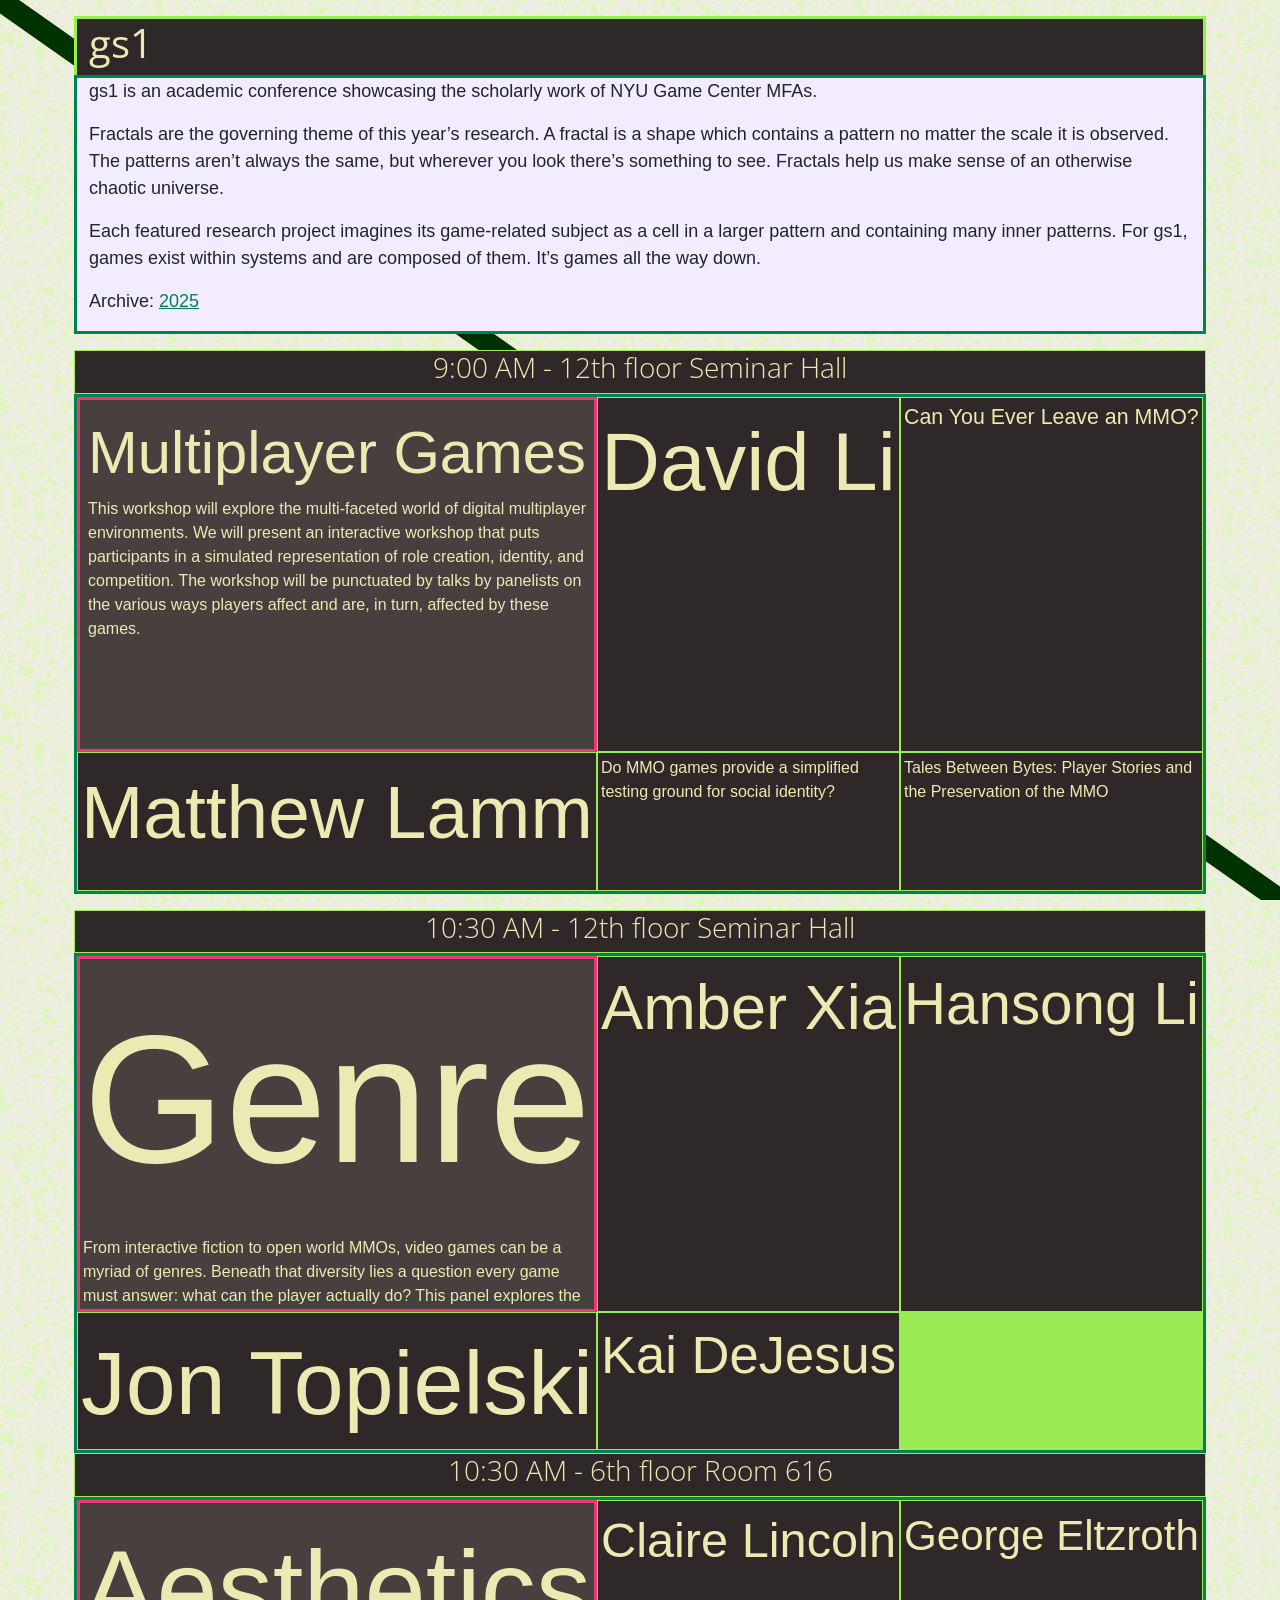
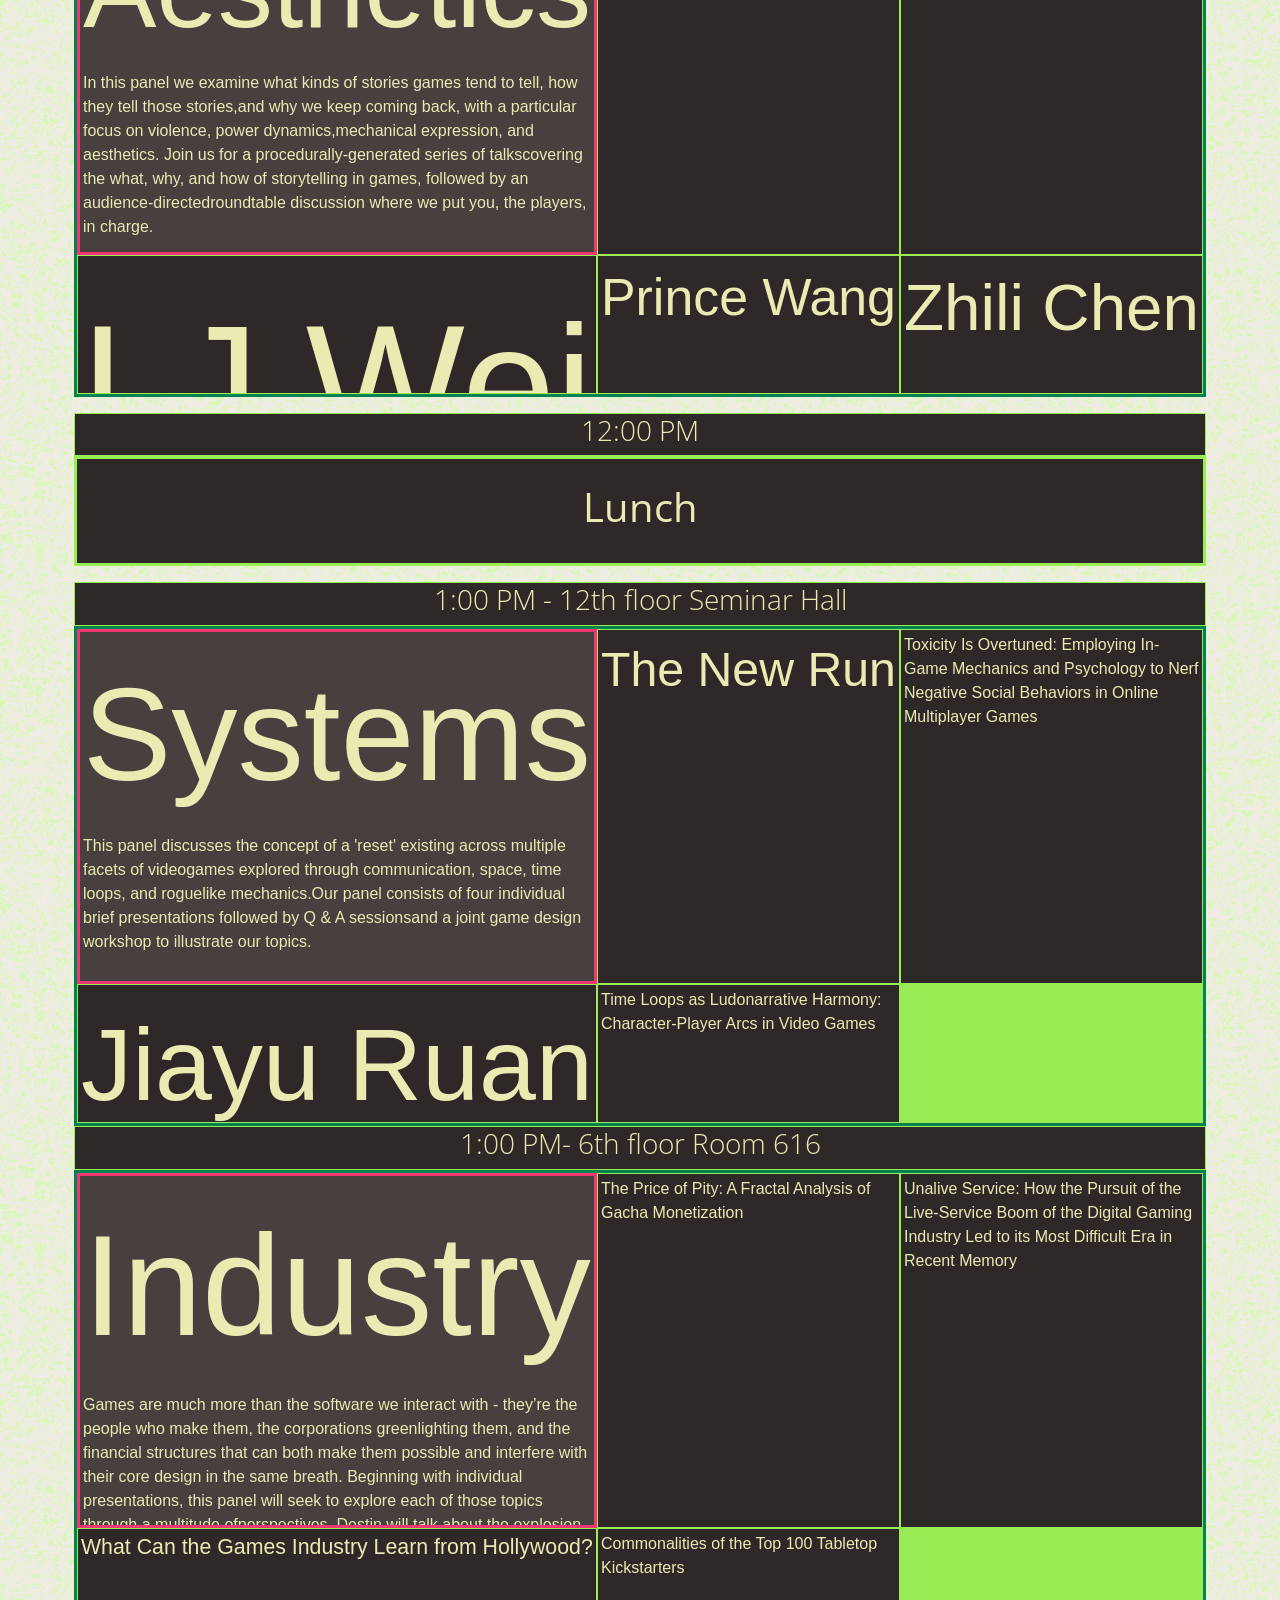
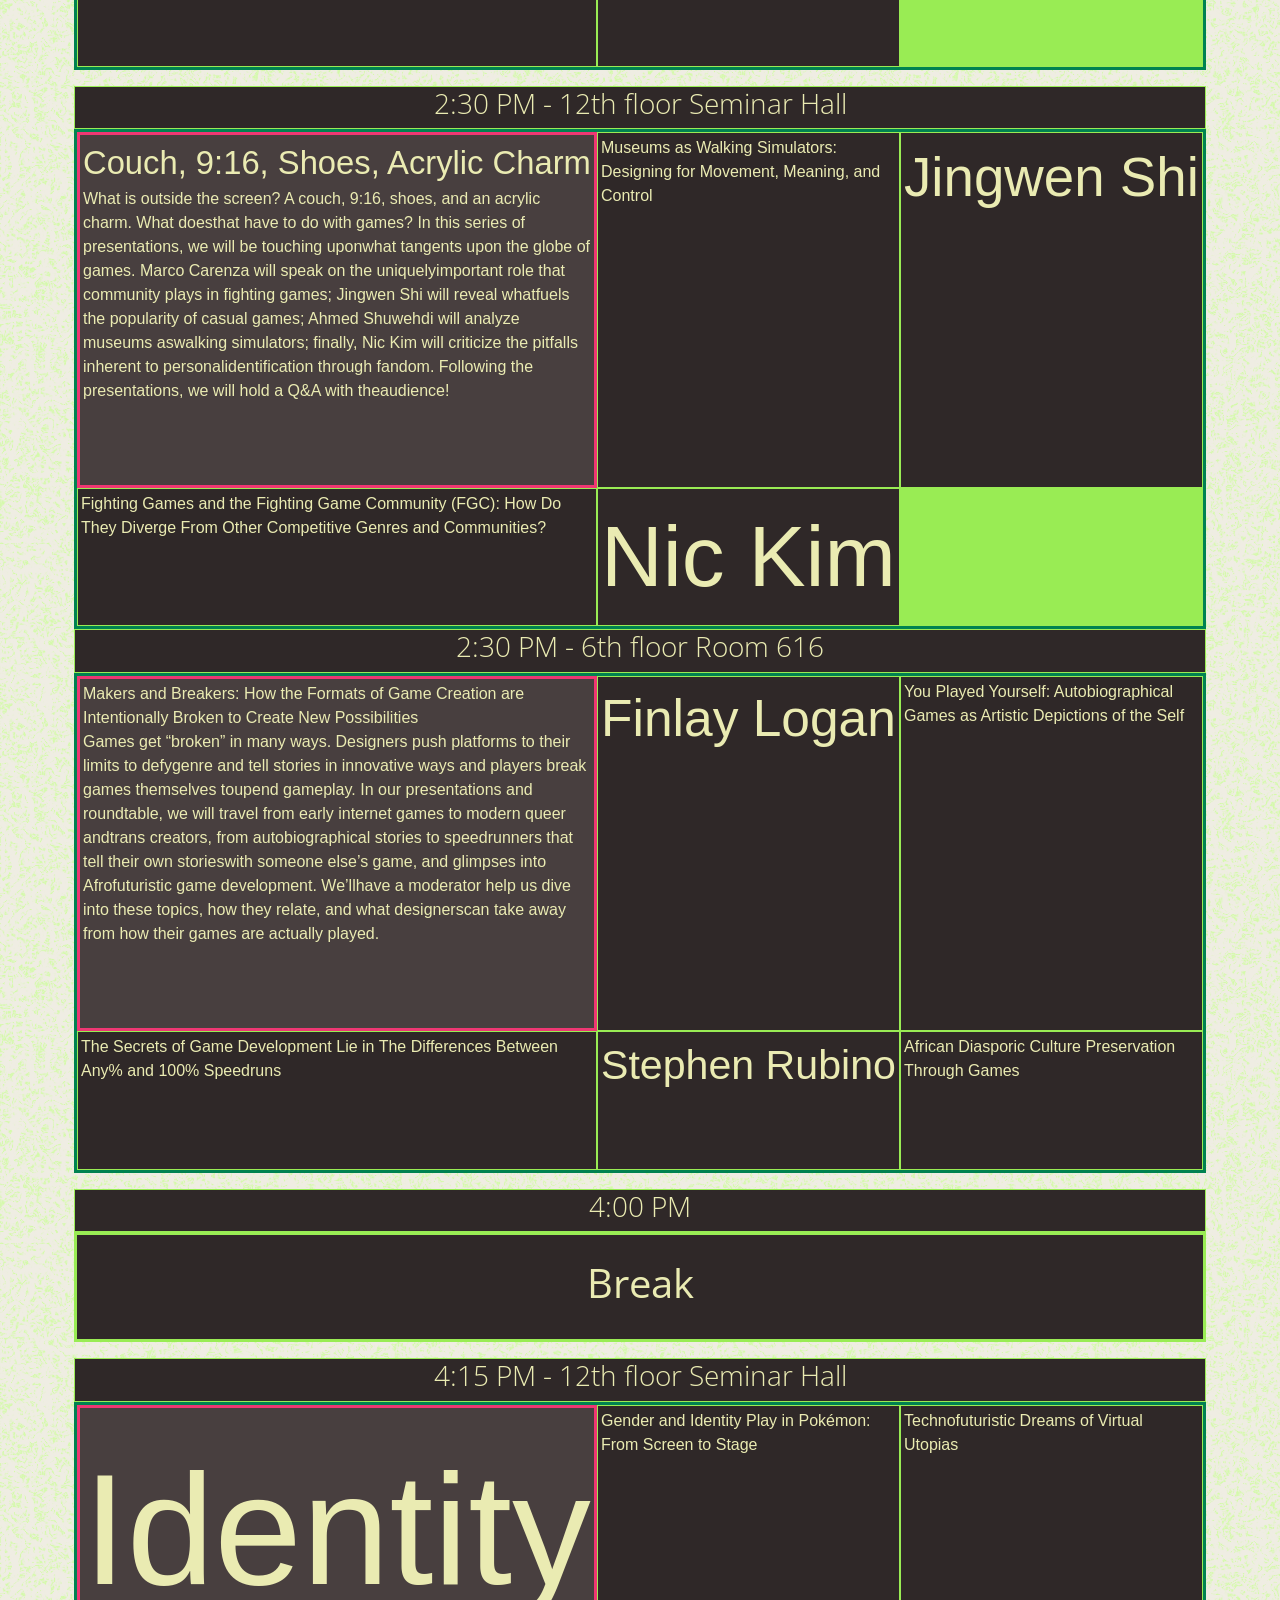
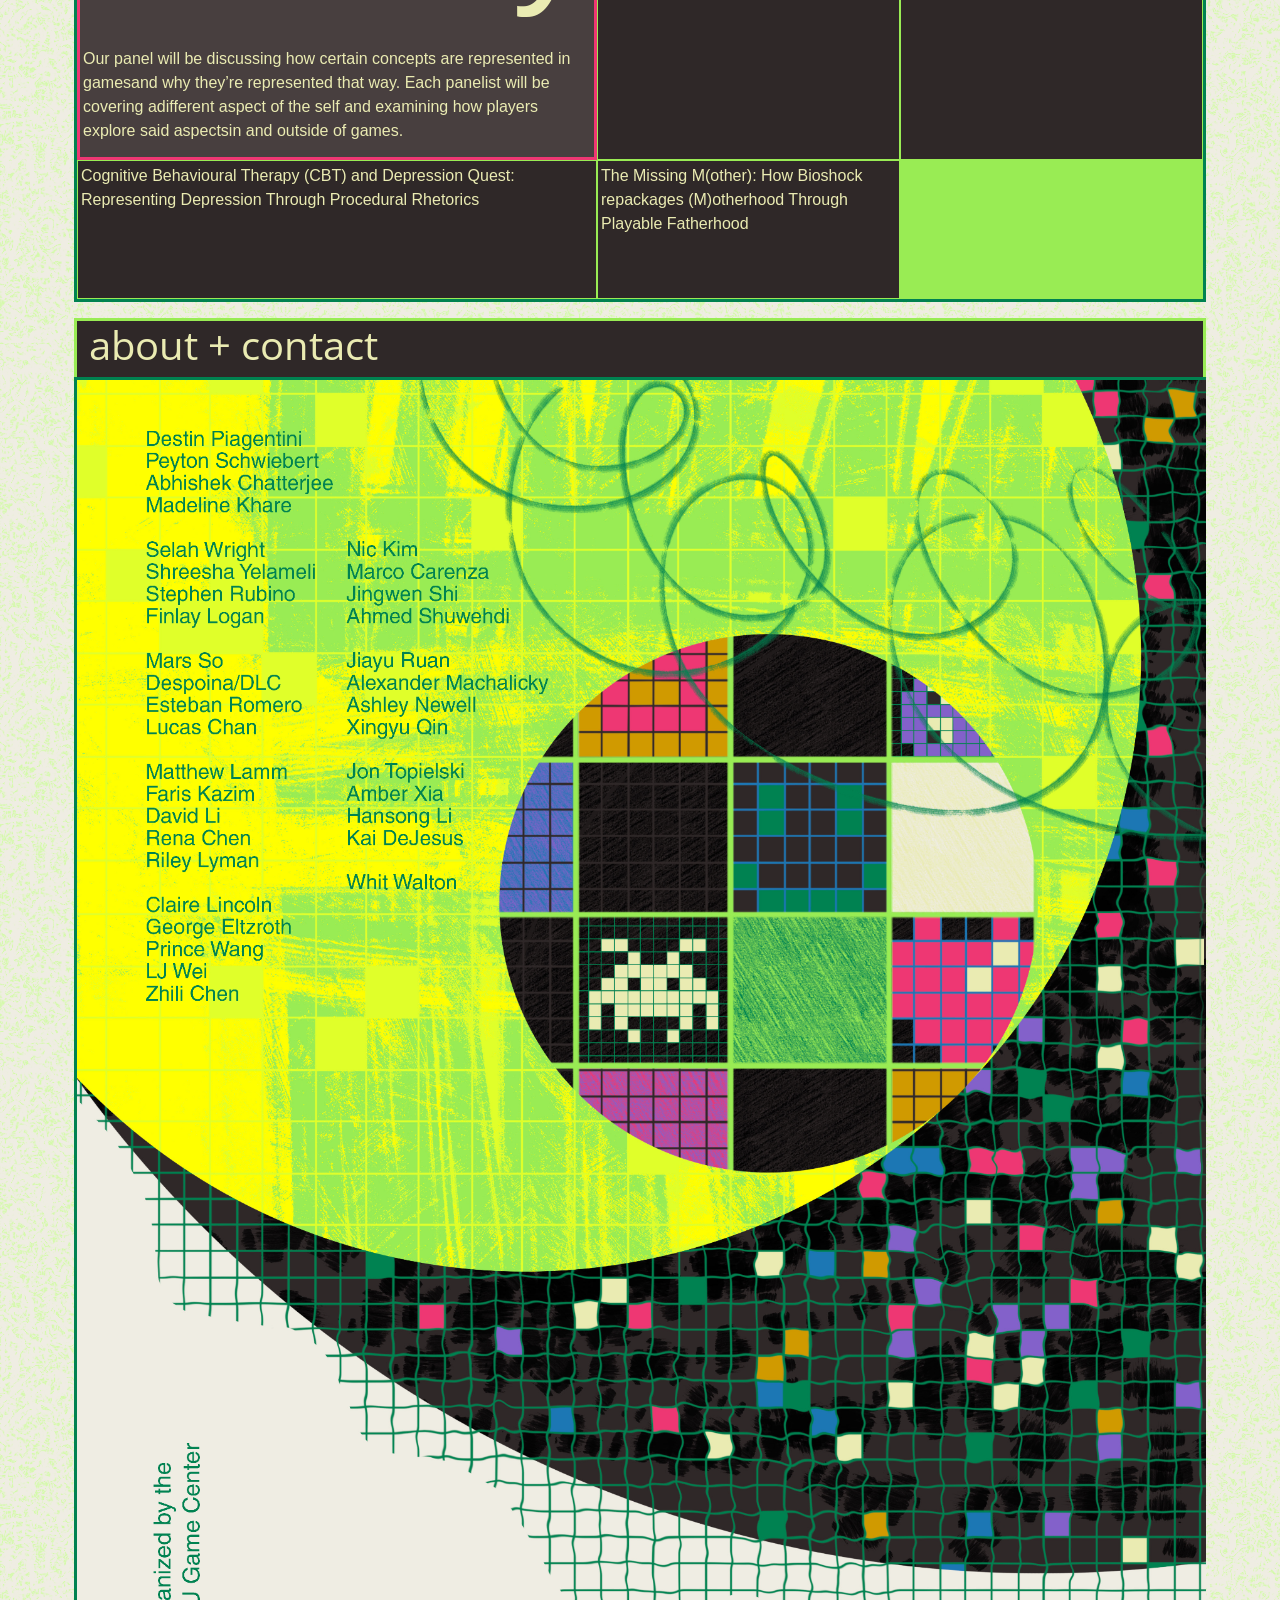
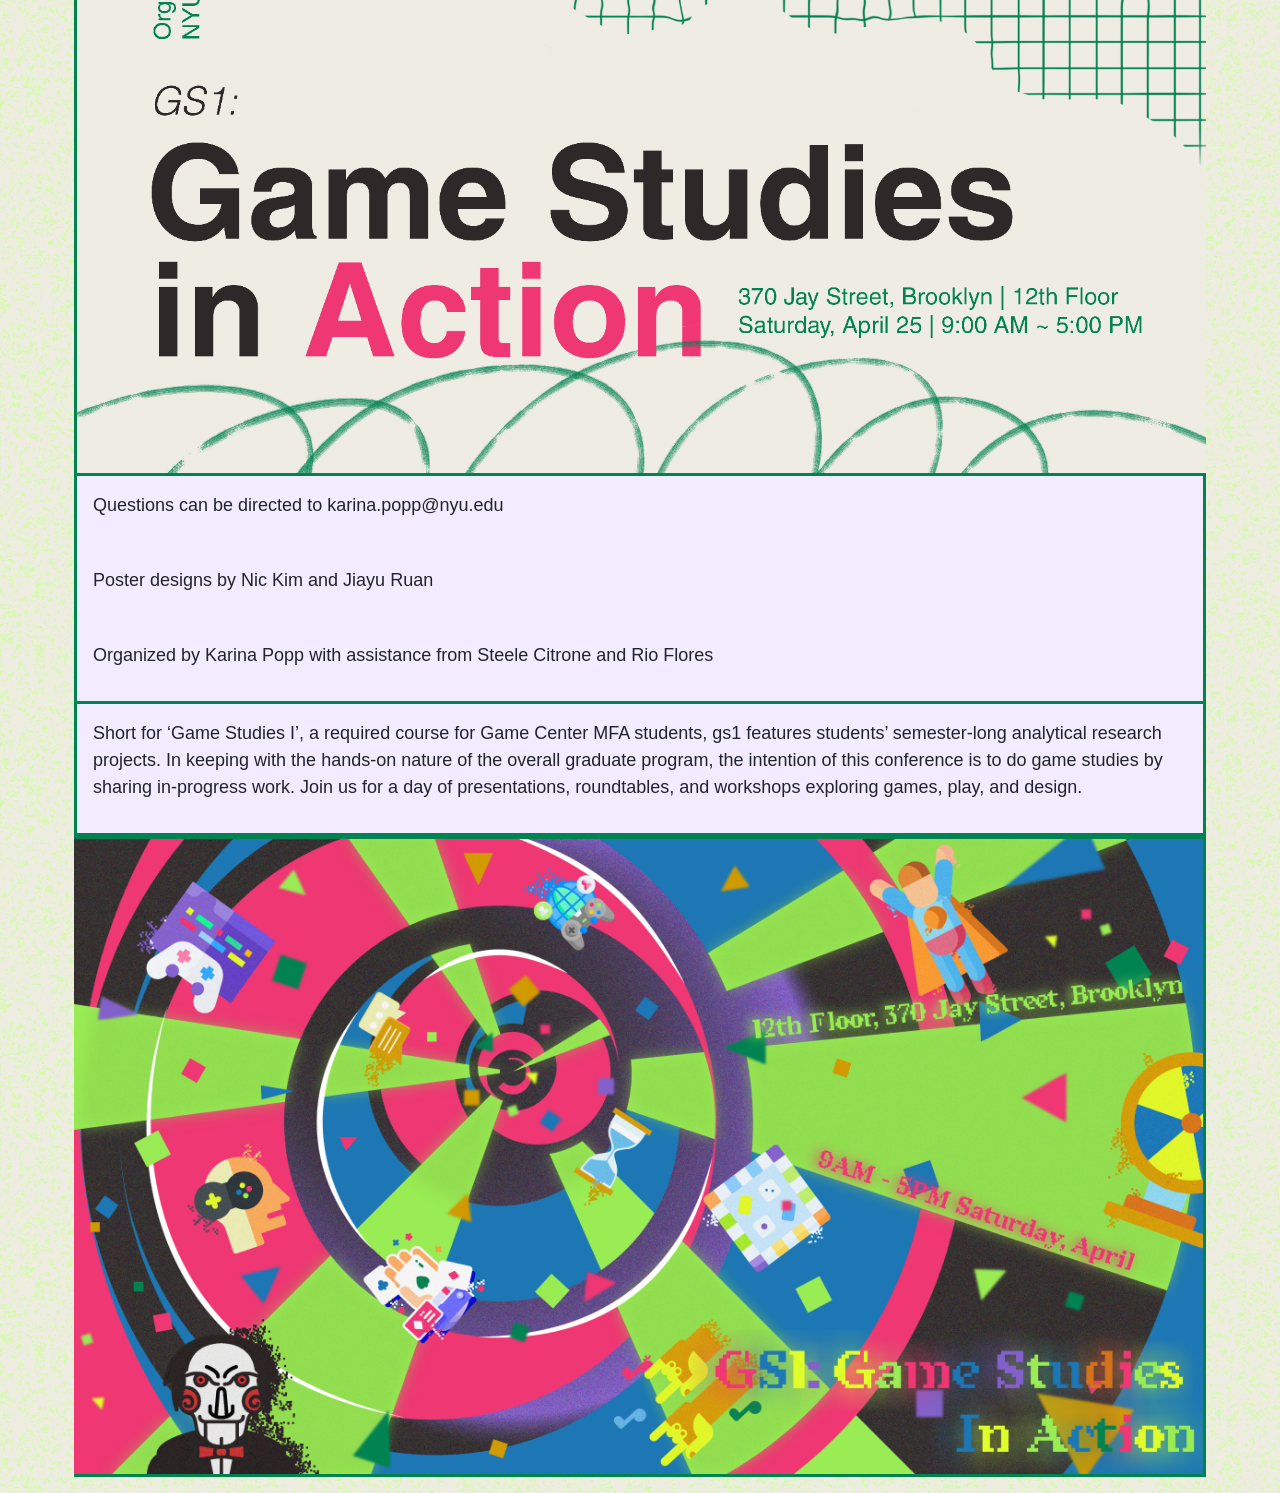
==== index.html @ 158691ae "i give up the website is just slow" ====
<!doctype html>
<html lang="en">
<canvas id="dragon"></canvas>

<head>
  <meta charset="utf-8">
  <meta name="viewport" content="width=device-width, initial-scale=1">
  <meta name="description" content="">
  <meta name="author" content="Mark Otto, Jacob Thornton, and Bootstrap contributors">
  <meta name="generator" content="Hugo 0.84.0">
  <title>gs1</title>

  <link rel="canonical" href="https://getbootstrap.com/docs/5.0/examples/grid/">
  <link rel="preconnect" href="https://fonts.googleapis.com">
  <link rel="preconnect" href="https://fonts.gstatic.com" crossorigin>
  <link
    href="https://fonts.googleapis.com/css2?family=Open+Sans:ital,wght@0,300..800;1,300..800&family=Roboto:ital,wght@0,100..900;1,100..900&display=swap"
    rel="stylesheet">
  <link rel="stylesheet" href="dragon/dragon.css">
  <script type="text/javascript" src="https://code.jquery.com/jquery-1.7.1.min.js"></script>
  <!-- Bootstrap core CSS -->
  <link href="../assets/dist/css/bootstrap.min.css" rel="stylesheet">
  <!-- Custom styles for this template -->
  <link href="grid.css" rel="stylesheet">
</head>

<body>
  <main>
    <div class="container p-3">
      <div class="row justify-content-center">
        <div class="col-12 mb-0 label-col">
          <h1>gs1</h1>
        </div>
      </div>
      <div class="row mb-3 justify-content-center">
        <div class="col-12 desc">
          <p>
            gs1 is an academic conference showcasing the scholarly work of NYU Game Center MFAs.
          </p>
          <p>
            Fractals are the governing theme of this year’s research. A fractal is a shape which contains a pattern no
            matter the scale it is observed. The patterns aren’t always the same, but wherever you look there’s
            something to see. Fractals help us make sense of an otherwise chaotic universe.
          </p>
          <p>
            Each featured research project imagines its game-related subject as a cell in a larger pattern and
            containing many inner patterns. For gs1, games exist within systems and are composed of them. It’s games all
            the way down.
          </p>
          <p>Archive: <a href="/gs25/home.html">2025</a></p>
        </div>
      </div>

      <div class="row mb-3 justify-content-md-center">
        <div class="col-sm-1 p-0 text-end">
          <div class="tag-col text-center">
            <div class="place" style="background-color: #483f3f;">12th floor Seminar Hall</div>
            <div>9:00 AM</div>
            <div>9:00 AM</div>
            <div>9:00 AM</div>
            <div>9:00 AM</div>
            <div>9:00 AM</div>
            <div>9:00 AM</div>
            <div>9:00 AM</div>
            <div>9:00 AM</div>
            <div>9:00 AM</div>
            <div>9:00 AM</div>
            <div>9:00 AM</div>
            <div>9:00 AM</div>
            <div>9:00 AM</div>
            <div>9:00 AM</div>
            <div>9:00 AM</div>
            <div>9:00 AM</div>
            <div>9:00 AM</div>
            <div>9:00 AM</div>
            <div>9:00 AM</div>
            <div>9:00 AM</div>
            <div>9:00 AM</div>
            <div>9:00 AM</div>
            <div>9:00 AM</div>
            <div>9:00 AM</div>
            <div>9:00 AM</div>
            <div>9:00 AM</div>
            <div>9:00 AM</div>
            <div>9:00 AM</div>
            <div>9:00 AM</div>
            <div>9:00 AM</div>
          </div>
        </div>
        <div class="tag-col-mob p-0 text-center">
          <div>
            <h3>9:00 AM - 12th floor Seminar Hall</h3>
          </div>
        </div>
        <div class="col themed-grid-col">
          <div class="container sticky-bottom papers" id="panOne">
            <div class="on main p-2" onpointerenter="changeText(0, -1, 'panelOneDesc')"
              onmouseleave="returnText(0, -1, 'panelOneDesc')">
              <span class="text-fit">
                <span><span>Multiplayer Games</span></span>
                <span aria-hidden="true">Multiplayer Games</span>
              </span>
              <p id="panelOneDesc">
              </p>
            </div>
            <div onpointerenter="changeText(0, 0, 'testOneTwo')" onmouseleave="returnText(0, 0, 'testOneTwo')">
              <span class="text-fit">
                <span><span>David Li</span></span>
                <span aria-hidden="true">David Li</span>
              </span>
              <p id="testOneTwo"></p>
            </div>
            <div onpointerenter="changeText(0, 1, 'testTwoTwo')" onmouseleave="returnText(0, 1, 'testTwoTwo')">
              <span class="text-fit">
                <span><span>Can You Ever Leave an MMO?</span></span>
                <span aria-hidden="true">Can You Ever Leave an MMO?</span>
              </span>
              <p id="testTwoTwo"></p>
            </div>
            <div onpointerenter="changeText(0, 2, 'testThreeTwo')" onmouseleave="returnText(0, 2, 'testThreeTwo')">
              <span class="text-fit">
                <span><span>Matthew Lamm</span></span>
                <span aria-hidden="true">Matthew Lamm</span>
              </span>
              <p id="testThreeTwo"></p>
            </div>
            <div onpointerenter="changeText(0, 3, 'testFourTwo')" onmouseleave="returnText(0, 3, 'testFourTwo')">
              <span class="text-fit">
                <span><span>Do MMO games provide a simplified testing ground for social identity?</span></span>
                <span aria-hidden="true">Do MMO games provide a simplified testing ground for social identity?</span>
              </span>
              <p id="testFourTwo"></p>
            </div>
            <div onpointerenter="changeText(0, 4, 'testFiveTwo')" onmouseleave="returnText(0, 4, 'testFiveTwo')">
              <span class="text-fit">
                <span><span>Tales Between Bytes: Player Stories and the
                    Preservation of the MMO</span></span>
                <span aria-hidden="true">Tales Between Bytes: Player Stories and the
                  Preservation of the MMO</span>
              </span>
              <p id="testFiveTwo"></p>
            </div>
          </div>
        </div>
      </div>

      <div class="row mb-3 justify-content-md-center">
        <div class="col-1 p-0 text-end">
          <div class="tag-col text-center">
            <div class="place" style="background-color: #483f3f;">12th floor Seminar Hall</div>
            <div>10:30 AM</div>
            <div>10:30 AM</div>
            <div>10:30 AM</div>
            <div>10:30 AM</div>
            <div>10:30 AM</div>
            <div>10:30 AM</div>
            <div>10:30 AM</div>
            <div>10:30 AM</div>
            <div>10:30 AM</div>
            <div>10:30 AM</div>
            <div>10:30 AM</div>
            <div>10:30 AM</div>
            <div>10:30 AM</div>
            <div>10:30 AM</div>
            <div>10:30 AM</div>
            <div>10:30 AM</div>
            <div>10:30 AM</div>
            <div>10:30 AM</div>
            <div>10:30 AM</div>
            <div>10:30 AM</div>
            <div>10:30 AM</div>
            <div>10:30 AM</div>
            <div>10:30 AM</div>
            <div>10:30 AM</div>
            <div>10:30 AM</div>
            <div>10:30 AM</div>
            <div>10:30 AM</div>
            <div>10:30 AM</div>
            <div>10:30 AM</div>
            <div>10:30 AM</div>
          </div>
        </div>
        <div class="tag-col-mob p-0 text-center">
          <div>
            <h3>10:30 AM - 12th floor Seminar Hall</h3>
          </div>
        </div>
        <div class="col themed-grid-col">
          <div class="container sticky-bottom papers" id="panTwo">
            <div class="on main" onpointerenter="changeText(1, -1, 'panelTwoDesc')"
              onmouseleave="returnText(1, -1, 'panelTwoDesc')">
              <span class="text-fit">
                <span><span>Genre</span></span>
                <span aria-hidden="true">Genre</span>
              </span>
              <p id="panelTwoDesc"> </p>
            </div>
            <div onpointerenter="changeText(1, 0, 'pTwoOne')" onmouseleave="returnText(1, 0, 'pTwoOne')">
              <span class="text-fit">
                <span><span>Amber Xia</span></span>
                <span aria-hidden="true">Amber Xia</span>
              </span>
              <p id="pTwoOne"></p>
            </div>
            <div onpointerenter="changeText(1, 1, 'pTwoTwo')" onmouseleave="returnText(1, 1, 'pTwoTwo')">
              <span class="text-fit">
                <span><span>Hansong Li</span></span>
                <span aria-hidden="true">Hansong Li</span>
              </span>
              <p id="pTwoTwo"></p>
            </div>
            <div onpointerenter="changeText(1, 2, 'pTwoThree')" onmouseleave="returnText(1, 2, 'pTwoThree')">
              <span class="text-fit">
                <span><span>Jon Topielski</span></span>
                <span aria-hidden="true">Jon Topielski</span>
              </span>
              <p id="pTwoThree"></p>
            </div>
            <div onpointerenter="changeText(1, 3, 'pTwoFour')" onmouseleave="returnText(1, 3, 'pTwoFour')">
              <span class="text-fit">
                <span><span>Kai DeJesus</span></span>
                <span aria-hidden="true">Kai DeJesus</span>
              </span>
              <p id="pTwoFour"></p>
            </div>
          </div>
        </div>
        <div class="col-1 p-0 text-end et">
          <div class="tag-col text-center">
            <div class="place" style="background-color: #483f3f;">6th floor Room 616</div>
            <div>10:30 AM</div>
            <div>10:30 AM</div>
            <div>10:30 AM</div>
            <div>10:30 AM</div>
            <div>10:30 AM</div>
            <div>10:30 AM</div>
            <div>10:30 AM</div>
            <div>10:30 AM</div>
            <div>10:30 AM</div>
            <div>10:30 AM</div>
            <div>10:30 AM</div>
            <div>10:30 AM</div>
            <div>10:30 AM</div>
            <div>10:30 AM</div>
            <div>10:30 AM</div>
            <div>10:30 AM</div>
            <div>10:30 AM</div>
            <div>10:30 AM</div>
            <div>10:30 AM</div>
            <div>10:30 AM</div>
            <div>10:30 AM</div>
            <div>10:30 AM</div>
            <div>10:30 AM</div>
            <div>10:30 AM</div>
            <div>10:30 AM</div>
            <div>10:30 AM</div>
            <div>10:30 AM</div>
            <div>10:30 AM</div>
            <div>10:30 AM</div>
            <div>10:30 AM</div>
          </div>
        </div>
        <div class="tag-col-mob p-0 text-center">
          <div>
            <h3>10:30 AM - 6th floor Room 616</h3>
          </div>
        </div>
        <div class="col themed-grid-col">
          <div class="container sticky-bottom papers" id="panThree">
            <div class="on main" onpointerenter="changeText(2, -1, 'panelThreeDesc')"
              onmouseleave="returnText(2, -1, 'panelThreeDesc')">
              <span class="text-fit">
                <span><span>Aesthetics</span></span>
                <span aria-hidden="true">Aesthetics</span>
              </span>
              <p id="panelThreeDesc"> </p>
            </div>
            <div onpointerenter="changeText(2, 0, 'pThreeOne')" onmouseleave="returnText(2, 0, 'pThreeOne')">
              <span class="text-fit">
                <span><span>Claire Lincoln</span></span>
                <span aria-hidden="true">Claire Lincoln</span>
              </span>
              <p id="pThreeOne"></p>
            </div>
            <div onpointerenter="changeText(2, 1, 'pThreeTwo')" onmouseleave="returnText(2, 1, 'pThreeTwo')">
              <span class="text-fit">
                <span><span>George Eltzroth</span></span>
                <span aria-hidden="true">George Eltzroth</span>
              </span>
              <p id="pThreeTwo"></p>
            </div>
            <div onpointerenter="changeText(2, 2, 'pThreeThree')" onmouseleave="returnText(2, 2, 'pThreeThree')">
              <span class="text-fit">
                <span><span>LJ Wei</span></span>
                <span aria-hidden="true">LJ Wei</span>
              </span>
              <p id="pThreeThree"></p>
            </div>
            <div onpointerenter="changeText(2, 3, 'pThreeFour')" onmouseleave="returnText(2, 3, 'pThreeFour')">
              <span class="text-fit">
                <span><span>Prince Wang</span></span>
                <span aria-hidden="true">Prince Wang</span>
              </span>
              <p id="pThreeFour"></p>
            </div>
            <div onpointerenter="changeText(2, 4, 'pThreeFive')" onmouseleave="returnText(2, 4, 'pThreeFive')">
              <span class="text-fit">
                <span><span>Zhili Chen</span></span>
                <span aria-hidden="true">Zhili Chen</span>
              </span>
              <p id="pThreeFive"></p>
            </div>
          </div>
        </div>
      </div>

      <div class="row mb-3 justify-content-md-center">
        <div class="col-1 p-0 text-end">
          <div class="tag-col text-center">
            <div>12:00 PM</div>
            <div>12:00 PM</div>
            <div>12:00 PM</div>
            <div>12:00 PM</div>
            <div>12:00 PM</div>
            <div>12:00 PM</div>
            <div>12:00 PM</div>
            <div>12:00 PM</div>
            <div>12:00 PM</div>
          </div>
        </div>

        <div class="tag-col-mob p-0 text-center">
          <div>
            <h3>12:00 PM</h3>
          </div>
        </div>
        <div class="col py-4 lunch-col text-center">
          <h1 class="align-middle"> Lunch </h1>
        </div>
      </div>

      <div class="row mb-3 justify-content-md-center">
        <div class="col-1 p-0 text-end">
          <div class="tag-col text-center">
            <div class="place" style="background-color: #483f3f;">12th floor Seminar Hall</div>
            <div>1:00 PM</div>
            <div>1:00 PM</div>
            <div>1:00 PM</div>
            <div>1:00 PM</div>
            <div>1:00 PM</div>
            <div>1:00 PM</div>
            <div>1:00 PM</div>
            <div>1:00 PM</div>
            <div>1:00 PM</div>
            <div>1:00 PM</div>
            <div>1:00 PM</div>
            <div>1:00 PM</div>
            <div>1:00 PM</div>
            <div>1:00 PM</div>
            <div>1:00 PM</div>
            <div>1:00 PM</div>
            <div>1:00 PM</div>
            <div>1:00 PM</div>
            <div>1:00 PM</div>
            <div>1:00 PM</div>
            <div>1:00 PM</div>
            <div>1:00 PM</div>
            <div>1:00 PM</div>
            <div>1:00 PM</div>
            <div>1:00 PM</div>
            <div>1:00 PM</div>
            <div>1:00 PM</div>
            <div>1:00 PM</div>
            <div>1:00 PM</div>
            <div>1:00 PM</div>
          </div>
        </div>
        <div class="tag-col-mob p-0 text-center">
          <div>
            <h3>1:00 PM - 12th floor Seminar Hall</h3>
          </div>
        </div>
        <div class="col themed-grid-col">
          <div class="container sticky-bottom papers" id="panFive">
            <div class="on main" onpointerenter="changeText(4, -1, 'panelFiveDesc')"
              onmouseleave="returnText(5, -1, 'panelFiveDesc')">
              <span class="text-fit">
                <span><span>Systems</span></span>
                <span aria-hidden="true">Systems</span>
              </span>
              <p id="panelFiveDesc"> </p>
            </div>
            <div onpointerenter="changeText(4, 0, 'pFiveOne')" onmouseleave="returnText(5, 0, 'pFiveOne')">
              <span class="text-fit">
                <span><span>The New Run</span></span>
                <span aria-hidden="true">The New Run</span>
              </span>
              <p id="pFiveOne"></p>
            </div>
            <div onpointerenter="changeText(4, 1, 'pFiveTwo')" onmouseleave="returnText(5, 1, 'pFiveTwo')">
              <span class="text-fit">
                <span><span>Toxicity Is Overtuned: Employing In-Game Mechanics and Psychology to Nerf Negative Social
                    Behaviors in Online Multiplayer Games</span></span>
                <span aria-hidden="true">Toxicity Is Overtuned: Employing In-Game Mechanics and Psychology to Nerf
                  Negative Social Behaviors in Online Multiplayer Games</span>
              </span>
              <p id="pFiveTwo"></p>
            </div>
            <div onpointerenter="changeText(4, 2, 'pFiveThree')" onmouseleave="returnText(5, 2, 'pFiveThree')">
              <span class="text-fit">
                <span><span>Jiayu Ruan</span></span>
                <span aria-hidden="true">Jiayu Ruan</span>
              </span>
              <p id="pFiveThree"></p>
            </div>
            <div onpointerenter="changeText(4, 3, 'pFiveFour')" onmouseleave="returnText(5, 3, 'pFiveFour')">
              <span class="text-fit">
                <span><span>Time Loops as Ludonarrative Harmony: Character-Player Arcs in Video Games</span></span>
                <span aria-hidden="true">Time Loops as Ludonarrative Harmony: Character-Player Arcs in Video
                  Games</span>
              </span>
              <p id="pFiveFour"></p>
            </div>
          </div>
        </div>


        <div class="col-1 p-0 text-end et">
          <div class="tag-col text-center">
            <!--<div>1:00 PM</div>
            <div>1:00 PM</div>
            <div>1:00 PM</div>
            <div>1:00 PM</div>
            <div>1:00 PM</div>
            <div>1:00 PM</div>-->
            <div class="place" style="background-color: #483f3f;">6th floor Room 616</div>
            <div>1:00 PM</div>
            <div>1:00 PM</div>
            <div>1:00 PM</div>
            <div>1:00 PM</div>
            <div>1:00 PM</div>
            <div>1:00 PM</div>
            <div>1:00 PM</div>
            <div>1:00 PM</div>
            <div>1:00 PM</div>
            <div>1:00 PM</div>
            <div>1:00 PM</div>
            <div>1:00 PM</div>
            <div>1:00 PM</div>
            <div>1:00 PM</div>
            <div>1:00 PM</div>
            <div>1:00 PM</div>
            <div>1:00 PM</div>
            <div>1:00 PM</div>
            <div>1:00 PM</div>
            <div>1:00 PM</div>
            <div>1:00 PM</div>
            <div>1:00 PM</div>
            <div>1:00 PM</div>
            <div>1:00 PM</div>
            <div>1:00 PM</div>
            <div>1:00 PM</div>
            <div>1:00 PM</div>
            <div>1:00 PM</div>
            <div>1:00 PM</div>
            <div>1:00 PM</div>
          </div>
        </div>

        <div class="tag-col-mob p-0 text-center">
          <div>
            <h3>1:00 PM- 6th floor Room 616</h3>
          </div>
        </div>
        <div class="col themed-grid-col ">
          <div class="container sticky-bottom papers" id="panFour">
            <div class="on main" onpointerenter="changeText(3, -1, 'panelFourDesc')"
              onmouseleave="returnText(4, -1, 'panelFourDesc')">
              <span class="text-fit">
                <span><span>Industry</span></span>
                <span aria-hidden="true">Industry</span>
              </span>
              <p id="panelFourDesc"> </p>
            </div>
            <div onpointerenter="changeText(3, 0, 'pFourOne')" onmouseleave="returnText(4, 0, 'pFourOne')">
              <span class="text-fit">
                <span><span>The Price of Pity: A Fractal Analysis of Gacha Monetization</span></span>
                <span aria-hidden="true">The Price of Pity: A Fractal Analysis of Gacha Monetization</span>
              </span>
              <p id="pFourOne"></p>
            </div>
            <div onpointerenter="changeText(3, 1, 'pFourTwo')" onmouseleave="returnText(4, 1, 'pFourTwo')">
              <span class="text-fit">
                <span><span>Unalive Service: How the Pursuit of the Live-Service Boom of the Digital Gaming Industry Led

                    to its Most Difficult Era in Recent Memory</span></span>
                <span aria-hidden="true">Unalive Service: How the Pursuit of the Live-Service Boom of the Digital Gaming
                  Industry Led

                  to its Most Difficult Era in Recent Memory</span>
              </span>
              <p id="pFourTwo"></p>
            </div>
            <div onpointerenter="changeText(3, 2, 'pFourThree')" onmouseleave="returnText(4, 2, 'pFourThree')">
              <span class="text-fit">
                <span><span>What Can the Games Industry Learn from Hollywood?</span></span>
                <span aria-hidden="true">What Can the Games Industry Learn from Hollywood?</span>
              </span>
              <p id="pFourThree"></p>
            </div>
            <div onpointerenter="changeText(3, 3, 'pFourFour')" onmouseleave="returnText(4, 3, 'pFourFour')">
              <span class="text-fit">
                <span><span>Commonalities of the Top 100 Tabletop Kickstarters</span></span>
                <span aria-hidden="true">Commonalities of the Top 100 Tabletop Kickstarters</span>
              </span>
              <p id="pFourFour"></p>
            </div>
          </div>
        </div>






      </div>

      <div class="row mb-3 justify-content-md-center">
        <div class="col-1 p-0 text-end">
          <div class="tag-col text-center">
            <div class="place" style="background-color: #483f3f;">12th floor Seminar Hall</div>
            <div>2:30 PM</div>
            <div>2:30 PM</div>
            <div>2:30 PM</div>
            <div>2:30 PM</div>
            <div>2:30 PM</div>
            <div>2:30 PM</div>
            <div>2:30 PM</div>
            <div>2:30 PM</div>
            <div>2:30 PM</div>
            <div>2:30 PM</div>
            <div>2:30 PM</div>
            <div>2:30 PM</div>
            <div>2:30 PM</div>
            <div>2:30 PM</div>
            <div>2:30 PM</div>
            <div>2:30 PM</div>
            <div>2:30 PM</div>
            <div>2:30 PM</div>
            <div>2:30 PM</div>
            <div>2:30 PM</div>
            <div>2:30 PM</div>
            <div>2:30 PM</div>
            <div>2:30 PM</div>
            <div>2:30 PM</div>
            <div>2:30 PM</div>
            <div>2:30 PM</div>
            <div>2:30 PM</div>
            <div>2:30 PM</div>
            <div>2:30 PM</div>
            <div>2:30 PM</div>
          </div>
        </div>
        <div class="tag-col-mob p-0 text-center">
          <div>
            <h3>2:30 PM - 12th floor Seminar Hall</h3>
          </div>
        </div>
        <div class="col themed-grid-col">
          <div class="container sticky-bottom papers" id="panSeven">
            <div class="on main" onpointerenter="changeText(6, -1, 'panelSevenDesc')"
              onmouseleave="returnText(7, -1, 'panelSevenDesc')">
              <span class="text-fit">
                <span><span>Couch, 9:16, Shoes, Acrylic Charm</span></span>
                <span aria-hidden="true">Couch, 9:16, Shoes, Acrylic Charm</span>
              </span>
              <p id="panelSevenDesc"> </p>
            </div>
            <div onpointerenter="changeText(6, 0, 'pSevenOne')" onmouseleave="returnText(7, 0, 'pSevenOne')">
              <span class="text-fit">
                <span><span>Museums as Walking Simulators: Designing for Movement, Meaning, and Control</span></span>
                <span aria-hidden="true">Museums as Walking Simulators: Designing for Movement, Meaning, and
                  Control</span>
              </span>
              <p id="pSevenOne"></p>
            </div>
            <div onpointerenter="changeText(6, 1, 'pSevenTwo')" onmouseleave="returnText(7, 1, 'pSevenTwo')">
              <span class="text-fit">
                <span><span>Jingwen Shi</span></span>
                <span aria-hidden="true">Jingwen Shi</span>
              </span>
              <p id="pSevenTwo"></p>
            </div>
            <div onpointerenter="changeText(6, 2, 'pSevenThree')" onmouseleave="returnText(7, 2, 'pSevenThree')">
              <span class="text-fit">
                <span><span>Fighting Games and the Fighting Game Community (FGC): How Do They Diverge From Other
                    Competitive Genres and Communities?</span></span>
                <span aria-hidden="true">Fighting Games and the Fighting Game Community (FGC): How Do They Diverge From
                  Other Competitive Genres and Communities?</span>
              </span>
              <p id="pSevenThree"></p>
            </div>
            <div onpointerenter="changeText(6, 3, 'pSevenFour')" onmouseleave="returnText(7, 3, 'pSevenFour')">
              <span class="text-fit">
                <span><span>Nic Kim</span></span>
                <span aria-hidden="true">Nic Kim</span>
              </span>
              <p id="pSevenFour"></p>
            </div>
          </div>
        </div>

        <div class="col-1 p-0 text-end et">
          <div class="tag-col text-center">
            <!--<div>2:30 PM</div>
            <div>2:30 PM</div>
            <div>2:30 PM</div>
            <div>2:30 PM</div>
            <div>2:30 PM</div>
            <div>2:30 PM</div>-->
            <div class="place" style="background-color: #483f3f;">6th floor Room 616</div>
            <div>2:30 PM</div>
            <div>2:30 PM</div>
            <div>2:30 PM</div>
            <div>2:30 PM</div>
            <div>2:30 PM</div>
            <div>2:30 PM</div>
            <div>2:30 PM</div>
            <div>2:30 PM</div>
            <div>2:30 PM</div>
            <div>2:30 PM</div>
            <div>2:30 PM</div>
            <div>2:30 PM</div>
            <div>2:30 PM</div>
            <div>2:30 PM</div>
            <div>2:30 PM</div>
            <div>2:30 PM</div>
            <div>2:30 PM</div>
            <div>2:30 PM</div>
            <div>2:30 PM</div>
            <div>2:30 PM</div>
            <div>2:30 PM</div>
            <div>2:30 PM</div>
            <div>2:30 PM</div>
            <div>2:30 PM</div>
            <div>2:30 PM</div>
            <div>2:30 PM</div>
            <div>2:30 PM</div>
            <div>2:30 PM</div>
            <div>2:30 PM</div>
            <div>2:30 PM</div>
          </div>
        </div>

        <div class="tag-col-mob p-0 text-center">
          <div>
            <h3>2:30 PM - 6th floor Room 616</h3>
          </div>
        </div>
        <div class="col themed-grid-col">
          <div class="container sticky-bottom papers" id="panSix">
            <div class="on main" onpointerenter="changeText(5, -1, 'panelSixDesc')"
              onmouseleave="returnText(6, -1, 'panelSixDesc')">
              <span class="text-fit">
                <span><span>Makers and Breakers: How the Formats of Game Creation are Intentionally Broken to Create New
                    Possibilities</span></span>
                <span aria-hidden="true">Makers and Breakers: How the Formats of Game Creation are Intentionally Broken
                  to Create New Possibilities</span>
              </span>
              <p id="panelSixDesc"> </p>
            </div>
            <div onpointerenter="changeText(5, 0, 'pSixOne')" onmouseleave="returnText(6, 0, 'pSixOne')">
              <span class="text-fit">
                <span><span>Finlay Logan</span></span>
                <span aria-hidden="true">Finlay Logan</span>
              </span>
              <p id="pSixOne"></p>
            </div>
            <div onpointerenter="changeText(5, 1, 'pSixTwo')" onmouseleave="returnText(6, 1, 'pSixTwo')">
              <span class="text-fit">
                <span><span>You Played Yourself: Autobiographical Games as Artistic Depictions of the Self</span></span>
                <span aria-hidden="true">You Played Yourself: Autobiographical Games as Artistic Depictions of the
                  Self</span>
              </span>
              <p id="pSixTwo"></p>
            </div>
            <div onpointerenter="changeText(5, 2, 'pSixThree')" onmouseleave="returnText(6, 2, 'pSixThree')">
              <span class="text-fit">
                <span><span>The Secrets of Game Development Lie in The Differences Between Any% and 100%
                    Speedruns</span></span>
                <span aria-hidden="true">The Secrets of Game Development Lie in The Differences Between Any% and 100%
                  Speedruns</span>
              </span>
              <p id="pSixThree"></p>
            </div>
            <div onpointerenter="changeText(5, 3, 'pSixFour')" onmouseleave="returnText(6, 3, 'pSixFour')">
              <span class="text-fit">
                <span><span>Stephen Rubino</span></span>
                <span aria-hidden="true">Stephen Rubino</span>
              </span>
              <p id="pSixFour"></p>
            </div>
            <div onpointerenter="changeText(5, 4, 'pSixFive')" onmouseleave="returnText(6, 4, 'pSixFive')">
              <span class="text-fit">
                <span><span>African Diasporic Culture Preservation Through Games</span></span>
                <span aria-hidden="true">African Diasporic Culture Preservation Through Games</span>
              </span>
              <p id="pSixFive"></p>
            </div>
          </div>
        </div>
      </div>

      <div class="row mb-3 justify-content-md-center">
        <div class="col-1 p-0 text-end">
          <div class="tag-col text-center">
            <div>4:00 PM</div>
            <div>4:00 PM</div>
            <div>4:00 PM</div>
            <div>4:00 PM</div>
            <div>4:00 PM</div>
            <div>4:00 PM</div>
            <div>4:00 PM</div>
            <div>4:00 PM</div>
            <div>4:00 PM</div>
          </div>
        </div>

        <div class="tag-col-mob p-0 text-center">
          <div>
            <h3>4:00 PM</h3>
          </div>
        </div>
        <div class="col py-4 lunch-col text-center">
          <h1 class="align-middle"> Break </h1>
        </div>
      </div>

      <div class="row mb-3 justify-content-md-center">
        <div class="col-1 p-0 text-end">
          <div class="tag-col text-center">
            <div class="place" style="background-color: #483f3f;">12th floor Seminar Hall</div>
            <div>4:15 PM</div>
            <div>4:15 PM</div>
            <div>4:15 PM</div>
            <div>4:15 PM</div>
            <div>4:15 PM</div>
            <div>4:15 PM</div>
            <div>4:15 PM</div>
            <div>4:15 PM</div>
            <div>4:15 PM</div>
            <div>4:15 PM</div>
            <div>4:15 PM</div>
            <div>4:15 PM</div>
            <div>4:15 PM</div>
            <div>4:15 PM</div>
            <div>4:15 PM</div>
            <div>4:15 PM</div>
            <div>4:15 PM</div>
            <div>4:15 PM</div>
            <div>4:15 PM</div>
            <div>4:15 PM</div>
            <div>4:15 PM</div>
            <div>4:15 PM</div>
            <div>4:15 PM</div>
            <div>4:15 PM</div>
            <div>4:15 PM</div>
            <div>4:15 PM</div>
            <div>4:15 PM</div>
            <div>4:15 PM</div>
            <div>4:15 PM</div>
            <div>4:15 PM</div>
          </div>
        </div>
        <div class="tag-col-mob p-0 text-center">
          <div>
            <h3>4:15 PM - 12th floor Seminar Hall</h3>
          </div>
        </div>
        <div class="col themed-grid-col">
          <div class="container sticky-bottom papers" id="panEight">
            <div class="on main" onpointerenter="changeText(7, -1, 'panelEightDesc')"
              onmouseleave="returnText(8, -1, 'panelEightDesc')">
              <span class="text-fit">
                <span><span>Identity</span></span>
                <span aria-hidden="true">Identity</span>
              </span>
              <p id="panelEightDesc"> </p>
            </div>
            <div onpointerenter="changeText(7, 0, 'pEightOne')" onmouseleave="returnText(8, 0, 'pEightOne')">
              <span class="text-fit">
                <span><span>Gender and Identity Play in Pokémon: From Screen to Stage</span></span>
                <span aria-hidden="true">Gender and Identity Play in Pokémon: From Screen to Stage</span>
              </span>
              <p id="pEightOne"></p>
            </div>
            <div onpointerenter="changeText(7, 1, 'pEightTwo')" onmouseleave="returnText(8, 1, 'pEightTwo')">
              <span class="text-fit">
                <span><span>Technofuturistic Dreams of Virtual Utopias</span></span>
                <span aria-hidden="true">Technofuturistic Dreams of Virtual Utopias</span>
              </span>
              <p id="pEightTwo"></p>
            </div>
            <div onpointerenter="changeText(7, 2, 'pEightThree')" onmouseleave="returnText(8, 2, 'pEightThree')">
              <span class="text-fit">
                <span><span>Cognitive Behavioural Therapy (CBT) and Depression Quest: Representing Depression Through
                    Procedural Rhetorics</span></span>
                <span aria-hidden="true">Cognitive Behavioural Therapy (CBT) and Depression Quest: Representing
                  Depression Through Procedural Rhetorics</span>
              </span>
              <p id="pEightThree"></p>
            </div>
            <div onpointerenter="changeText(7, 3, 'pEightFour')" onmouseleave="returnText(8, 3, 'pEightFour')">
              <span class="text-fit">
                <span><span>The Missing M(other): How Bioshock repackages (M)otherhood Through Playable
                    Fatherhood</span></span>
                <span aria-hidden="true">The Missing M(other): How Bioshock repackages (M)otherhood Through Playable
                  Fatherhood</span>
              </span>
              <p id="pEightFour"></p>
            </div>
          </div>
        </div>
      </div>
      <div class="row justify-content-md-center">
        <div class="col-12 mb-0 label-col">
          <h1>about + contact</h1>
        </div>
      </div>
      <div class="row">
        <img class="col-2 p-0 id" style="border-style: solid none none solid;" src="p2.png">
        <img class="col p-0 im" style="border-style: solid none none solid;" src="p2.png">
        <div class="col p-0 desc" style="border-style: solid solid none solid;">
          <p class="p-3">Questions can be directed to karina.popp@nyu.edu</p>
          <p class="p-3">Poster designs by Nic Kim and Jiayu Ruan</p>
          <p class="p-3">Organized by Karina Popp with assistance from Steele Citrone and Rio Flores</p>
        </div>
      </div>
      <div class="row">
        <div class="col p-0 desc">
          <p class="p-3">
            Short for ‘Game Studies I’, a required course for Game Center MFA students, gs1 features students’
            semester-long analytical research projects. In keeping with the hands-on nature of the overall graduate
            program, the intention of this conference is to do game studies by sharing in-progress work. Join us for a
            day of presentations, roundtables, and workshops exploring games, play, and design.
          </p>
        </div>
        <img class="col-3 p-0 id" style="border-style: solid solid solid none;" src="p1.png" class="img-fluid">
        <img class="col-12 p-0 im" style="border-style: solid solid solid none;" src="p1.png" class="img-fluid">
      </div>

    </div>
    </div>
  </main>

  <script src='dragon/dragon.min.js'></script>
  <script type="text/javascript" src="./panels.json"></script>
  <script type="text/javascript" src="./script.js"></script>
  <script>
    let panels = [];
    $(document).ready(function () {
      $.getJSON("./panels.json", function (panels) {
        main(panels);
      });
    })
  </script>
</body>

</html>
---- dragon/dragon.css ----
canvas {
  position:fixed; top:0;left:0;
  height: 100%;
  width: 100%;
  z-index: -1;
}
---- grid.css ----
body{
  background-image: url('noisebg.svg');
}

.themed-grid-col {
  background-color: #99ec54;
  border: 3px solid #008251;
  font-family: "Didact Gothic", sans-serif;
  font-weight: 400;
  font-style: normal;
  padding: 0;
  height: 500px;
}

.themed-grid-cont {
  background-color: rgb(243, 235, 255);
  border: 3px solid #008251;
  font-family: "Didact Gothic", sans-serif;
  font-weight: 400;
  font-style: normal;
  padding: 0;
}

.lunch-col {
  background-color: #2f2828;
  border: 3px solid #99ec54;
  font-family: "Didact Gothic", sans-serif;
  font-weight: 400;
  font-style: normal;
  color:#eaebb2;
}

.label-col{
  background-color: #2f2828;
  border-style: solid solid none solid;
  border-width: 3 px;
  border-color: #99ec54;
  font-family: "Didact Gothic", sans-serif;
  font-weight: 400;
  font-style: normal;
  color:#eaebb2;
}

.tag-col{
  display:grid;
  grid-template-columns: auto auto auto;
  grid-area: a;
  font-size:12px;
  font-weight: 100;
  font-style: normal;
  color:#eaebb2;
  height: 100%;
}

.tag-col div {
  background-color: #2f2828;
  border-color: #99ec54;
  border-width: 1px;
  border-style: solid solid solid solid;
}

.place{
  grid-area: 1 / 1 / span 20 / span 3;
  font-size:18px;
  font-weight: 300;
  display: flex;
  align-items: center;
  justify-content: center;
}

.tag-col-s div {
  background-color: #483f3f;
  border-color: #99ec54;
  border-width: 1px;
  border-style: solid solid solid solid;
}

.papers {
  --s: 150px;
  --f: 1.5;
  display: grid;
  width: 100%;
  height: 100%;
  aspect-ratio: 1;
  grid-template-columns: repeat(3,auto);
  padding: 0;
}

.main{
  background-color: #483f3f !important;
}

.papers div{
  background-color: #2f2828;
  border-color: #99ec54;
  border-width: 1px;
  border-style: solid solid solid solid;
  color:#eaebb2;
  aspect-ratio: 1;
  width: 0;
  height: 0;
  min-height: 100%;
  min-width: 100%;
  cursor: pointer;
  transition: .35s linear;
  overflow: hidden;
  display: block;
  padding:3px;
}

.papers h4{
  font-style: italic;
  text-align: justify;
}

.papers div:hover{
  width: calc(var(--s) * var(--f));
  height: calc(var(--s) * var(--f));
  overflow: scroll;
}

.papers div.on{
  width: calc(var(--s) * var(--f));
  height: calc(var(--s) * var(--f));
  overflow: scroll;
  border-color: #ee3773;
  border-width: 3px;
}

h1 {
  font-family: "Open Sans", sans-serif;
  font-weight: 400;
  font-style: normal;
}

h3 {
  font-family: "Open Sans", sans-serif;
  font-optical-sizing: auto;
  font-weight: 300;
  color:#eaebb2;
}

h4 {
  font-family: "Open Sans", sans-serif;
}

.desc {
  background-color: rgb(243, 235, 255);
  border: 3px solid #008251;
  font-family: "Didact Gothic", sans-serif;
  font-weight: 400;
  font-size:18px;
  font-style: normal;
}

img{
  border: 3px solid #008251;
}

.col-container {
  display: table;
  width: 100%;
}

.coral-pixels-regular {
  font-family: "Coral Pixels", serif;
  font-weight: 400;
  font-style: normal;
}

.tag-col-mob{
  display: none;
}

a {
  color: #008251;
}

a:visited{
  color: #ee3773;
}

.im{
  display: none;
}

.text-fit {
  display: flex;
  container-type: inline-size;

  --captured-length: initial;
  --support-sentinel: var(--captured-length, 9999px);

  & > [aria-hidden] {
    visibility: hidden;
  }

  & > :not([aria-hidden]) {
    flex-grow: 1;
    container-type: inline-size;

    --captured-length: 100cqi;
    --available-space: var(--captured-length);

    & > * {
      --support-sentinel: inherit;
      --captured-length: 100cqi;
      --ratio: tan(atan2(
        var(--available-space),
        var(--available-space) - var(--captured-length)
      ));
      --font-size: clamp(
        1em,
        1em * var(--ratio),
        var(--max-font-size, infinity * 1px)
        -
        var(--support-sentinel)
      );
      inline-size: var(--available-space);

      &:not(.text-fit) {
        display: block;
        font-size: var(--font-size);

        @container (inline-size > 0) {
          white-space: nowrap;
        }
      }

      &.text-fit {
        --captured-length2: var(--font-size);
        font-variation-settings:
          'opsz'
          tan(atan2(var(--captured-length2), 1px));
      }
    }
  }
}

@property --captured-length {
  syntax: "<length>";
  initial-value: 0px;
  inherits: true;
}

@property --captured-length2 {
  syntax: "<length>";
  initial-value: 0px;
  inherits: true;
}

@media screen and (max-width: 1400px) {
  .tag-col {
    display: none;
  }

  .tag-col-mob{
    display:grid;
    grid-template-columns: 1fr;
    font-size:12px;
    font-weight: 100;
    font-style: normal;
    color:#eaebb2;
    height: 100%;
  }

  .tag-col-mob div {
    background-color: #2f2828;
    border-color: #99ec54;
    border-width: 1px;
    border-style: solid solid solid solid;
  }

  .et {
    display: none;
  }

  .id{
    display: none;
  }

  .im{
    display: block;
  }

}
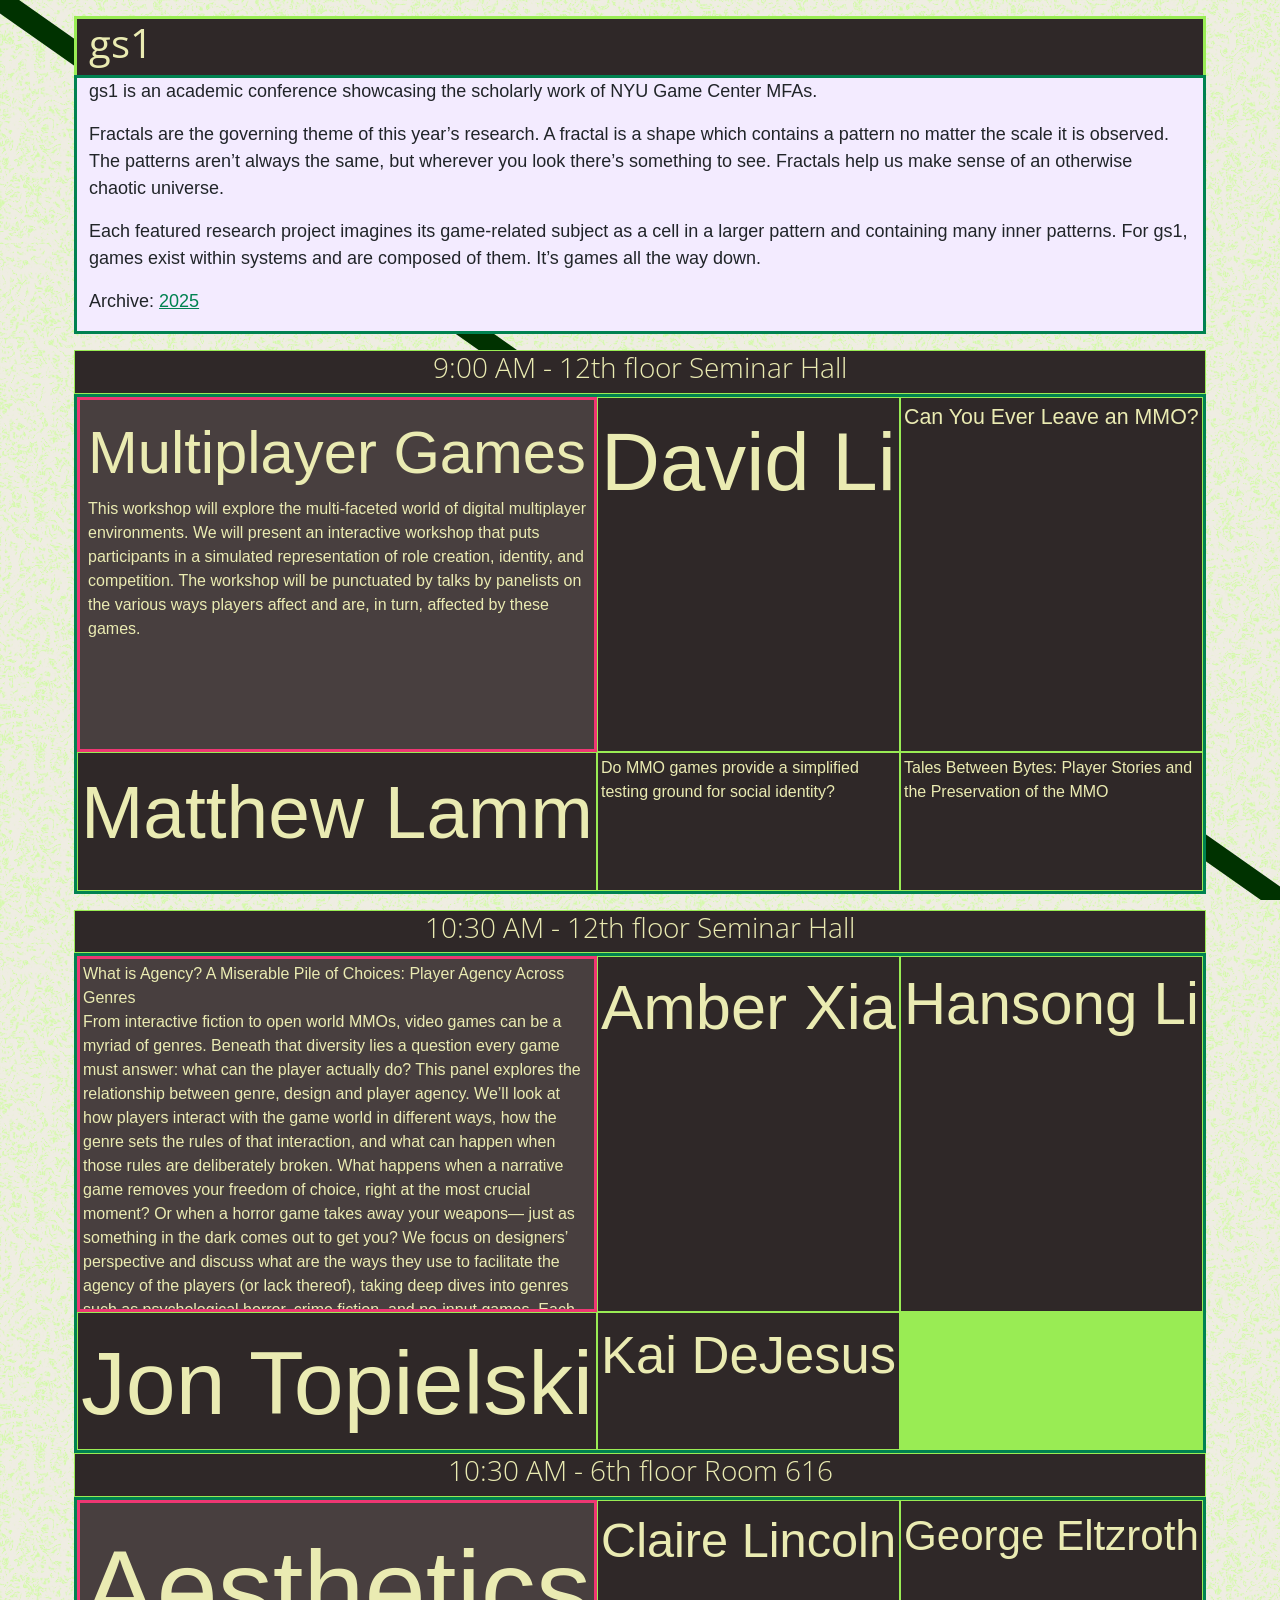
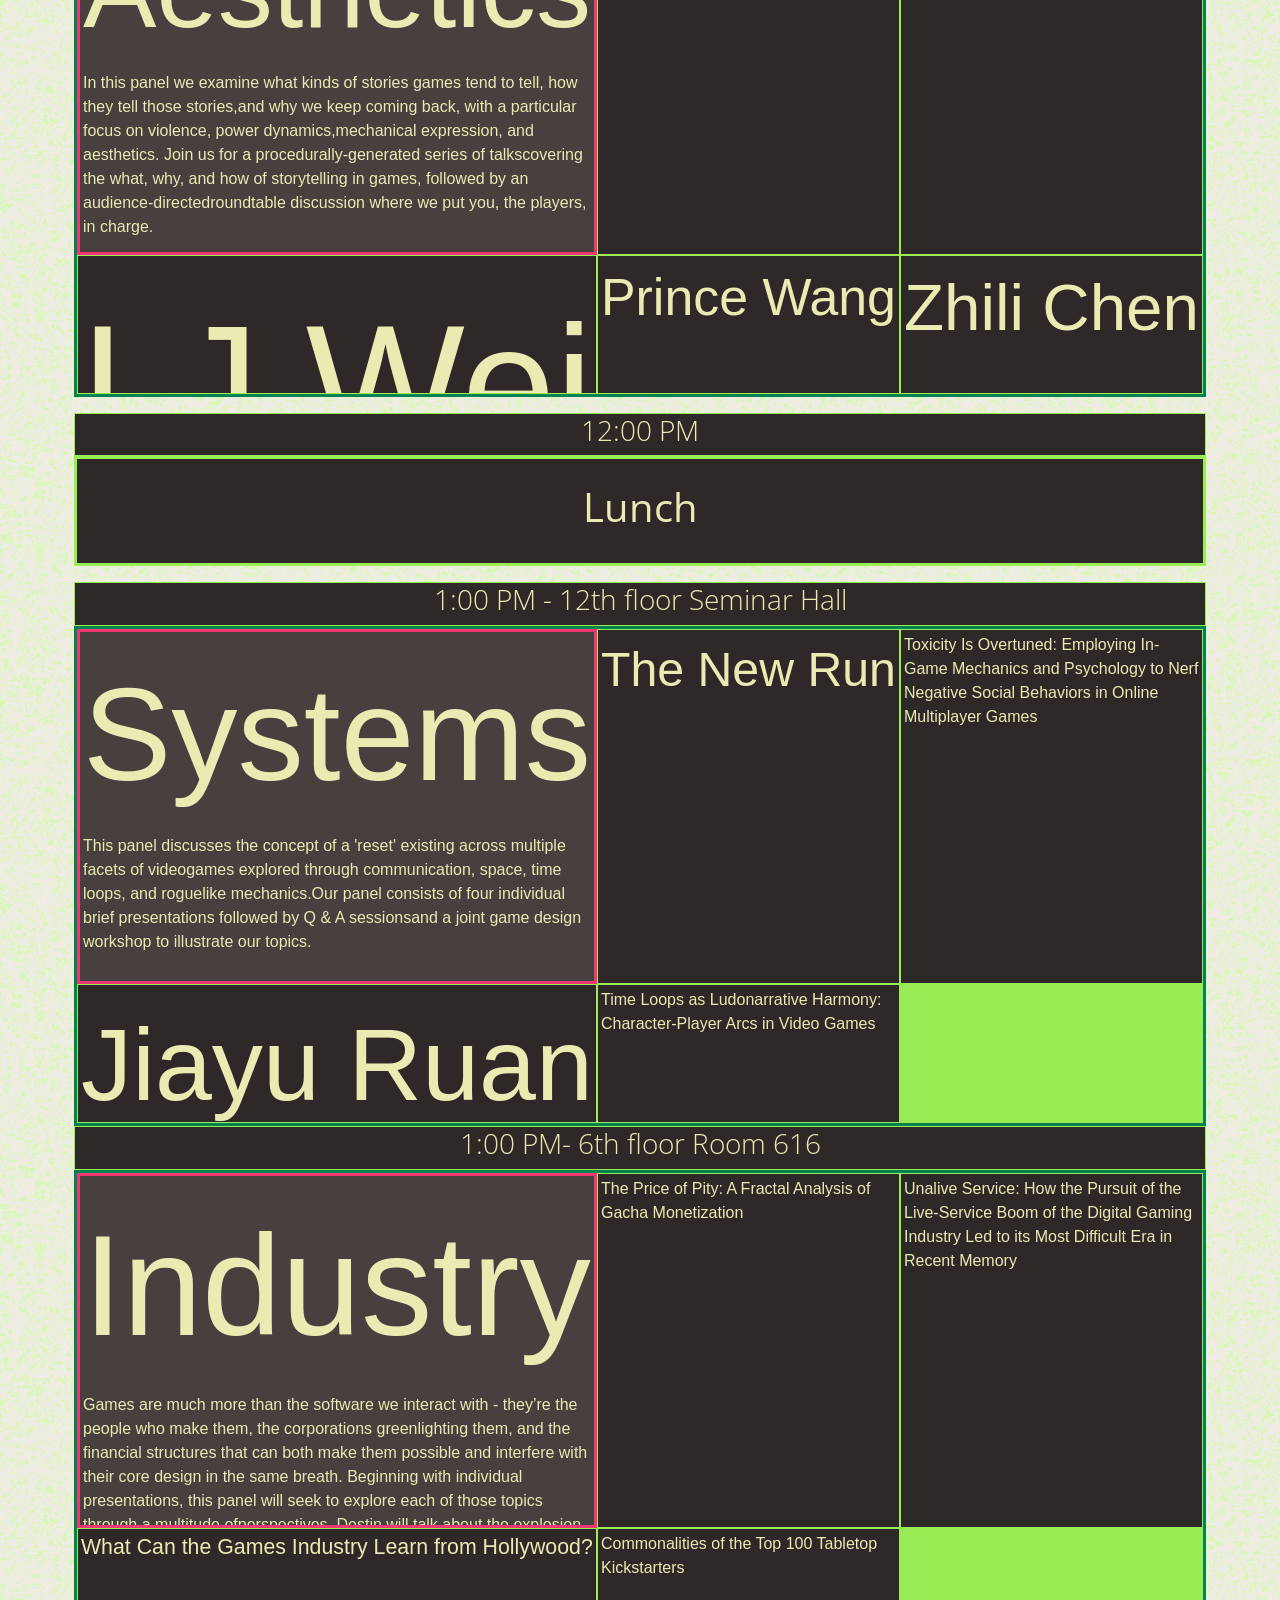
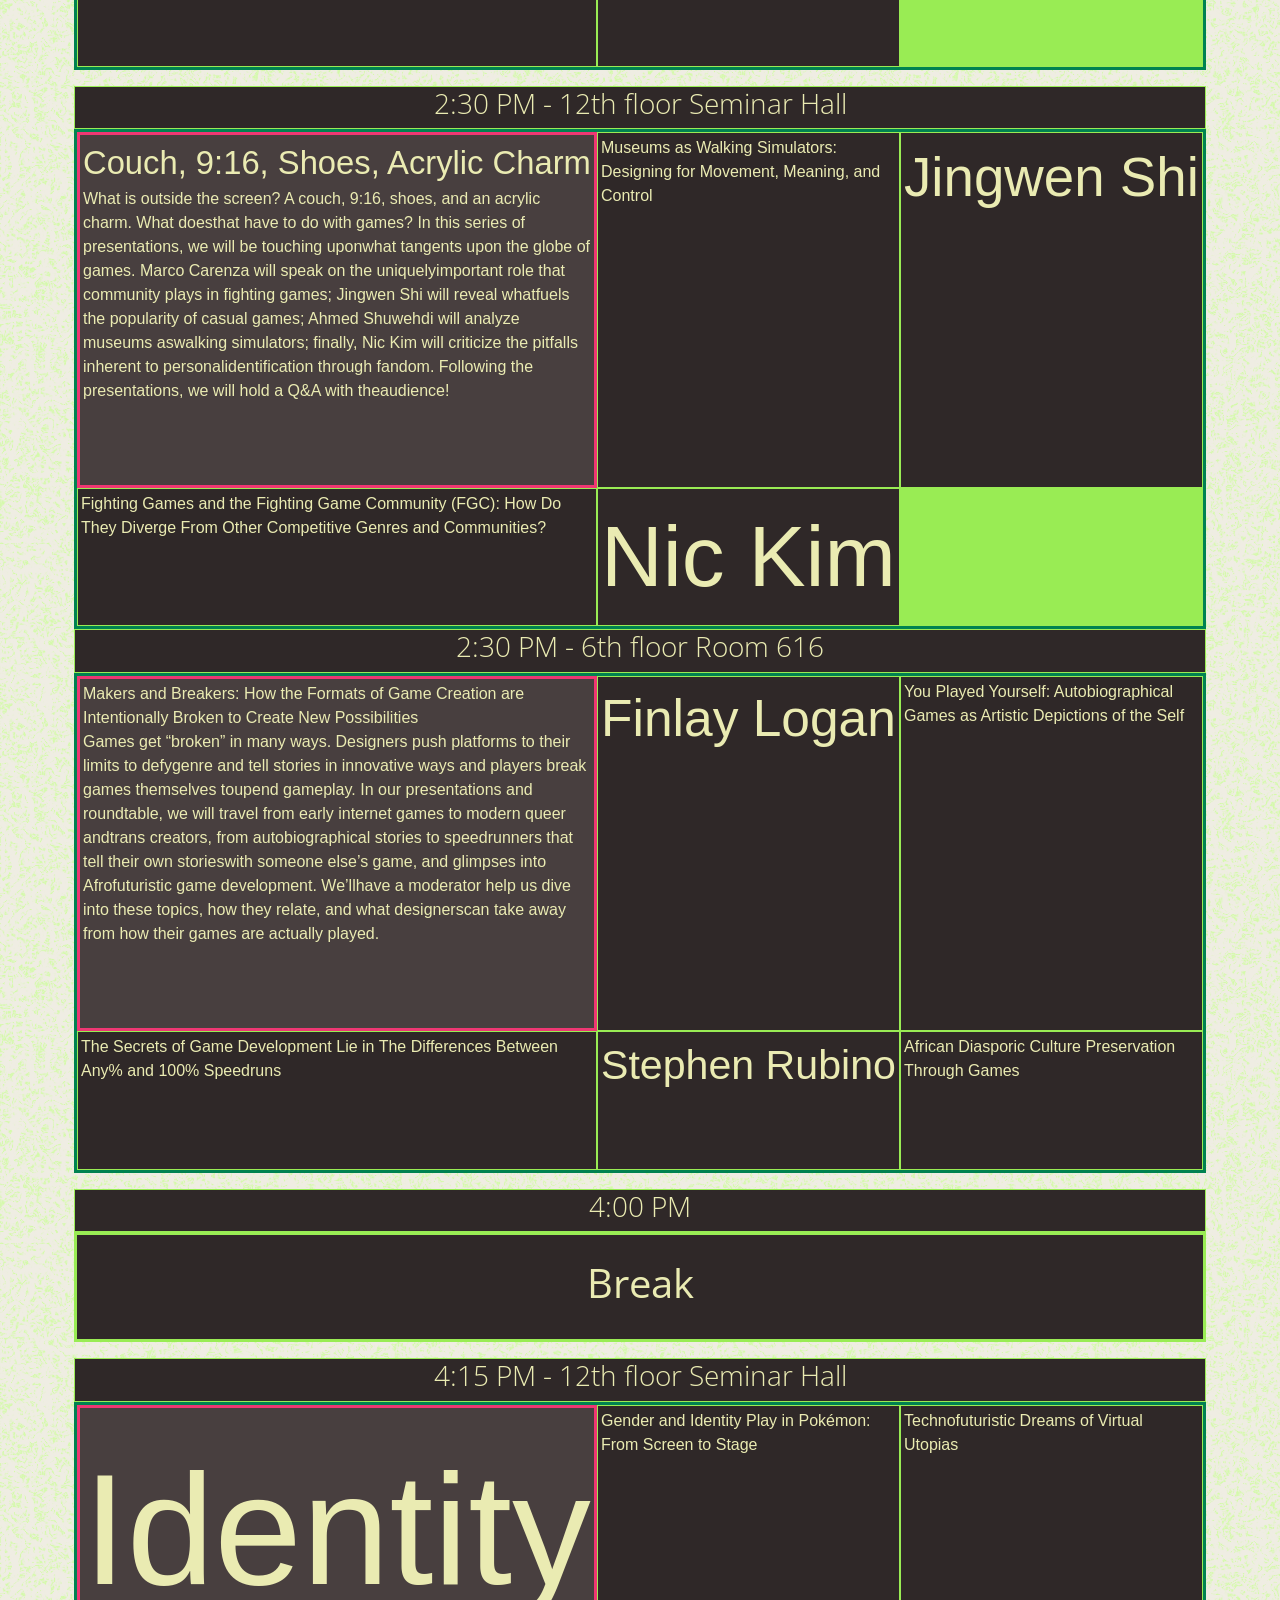
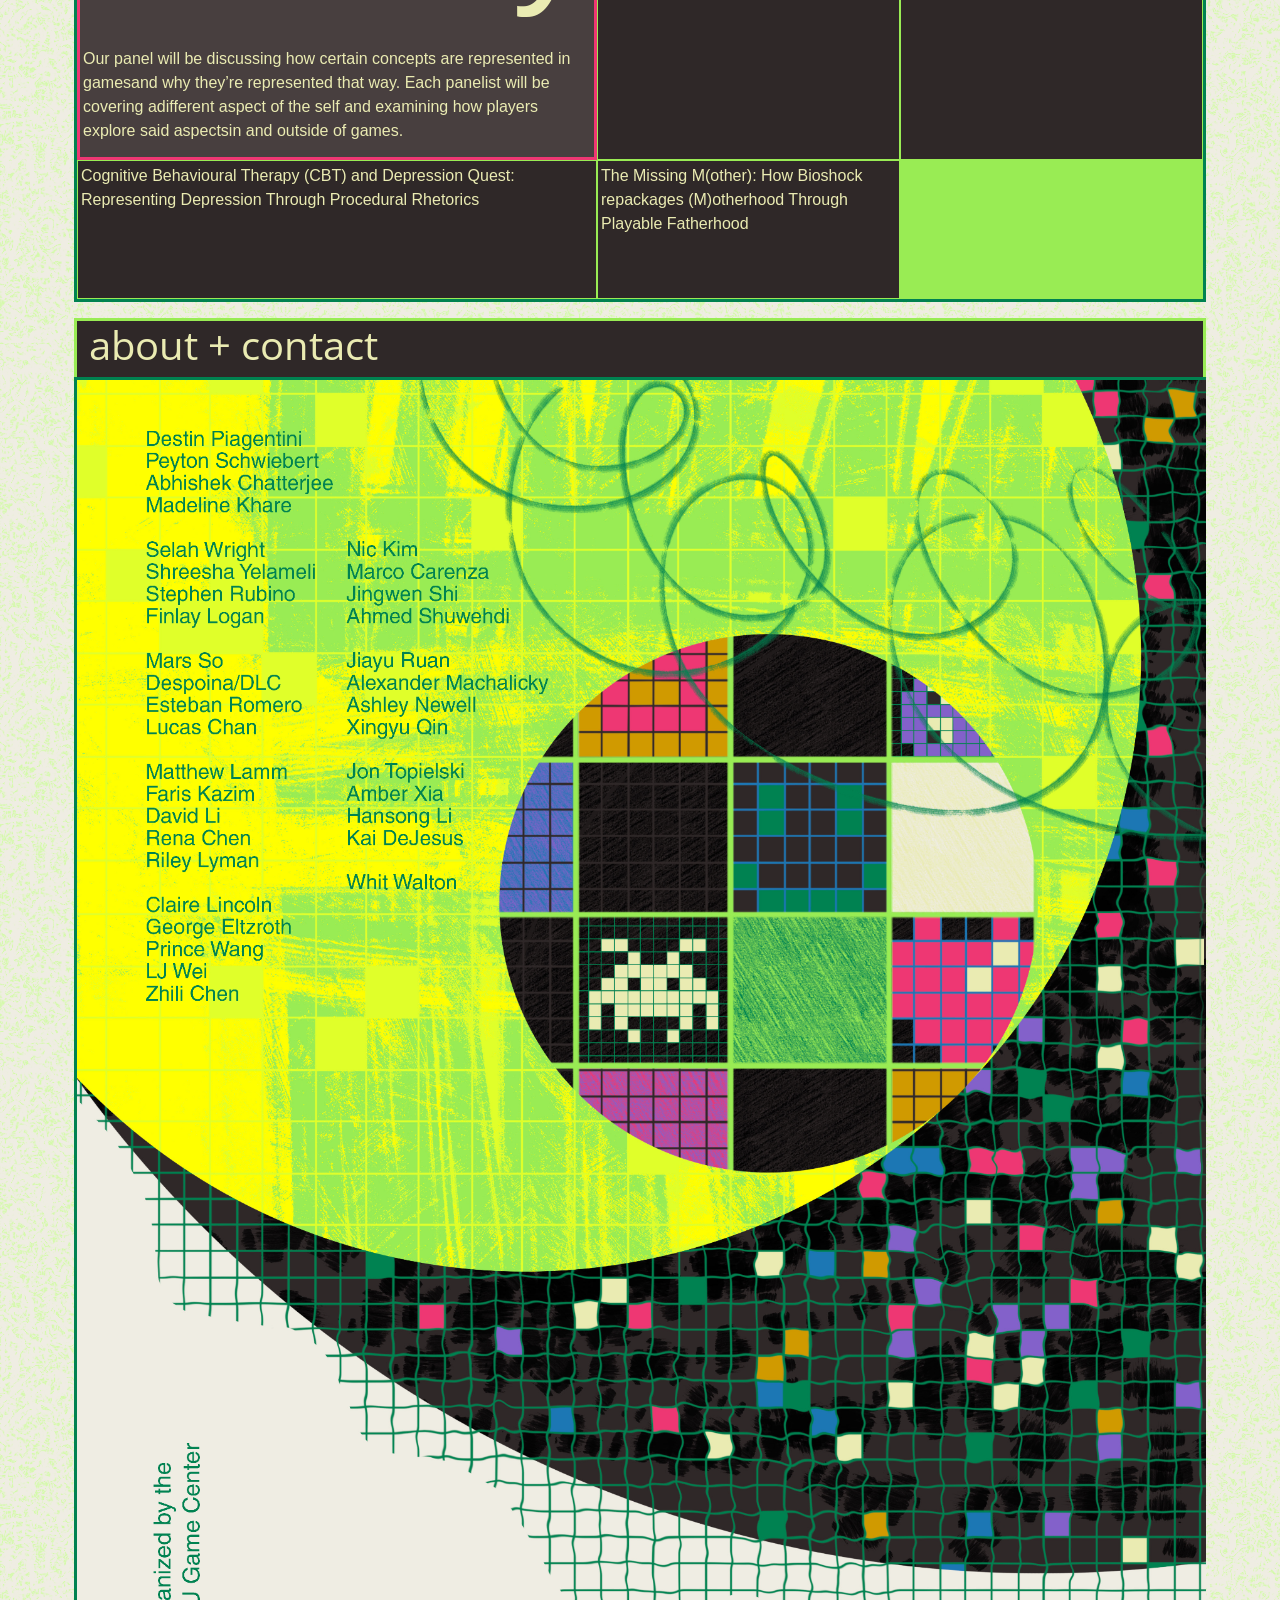
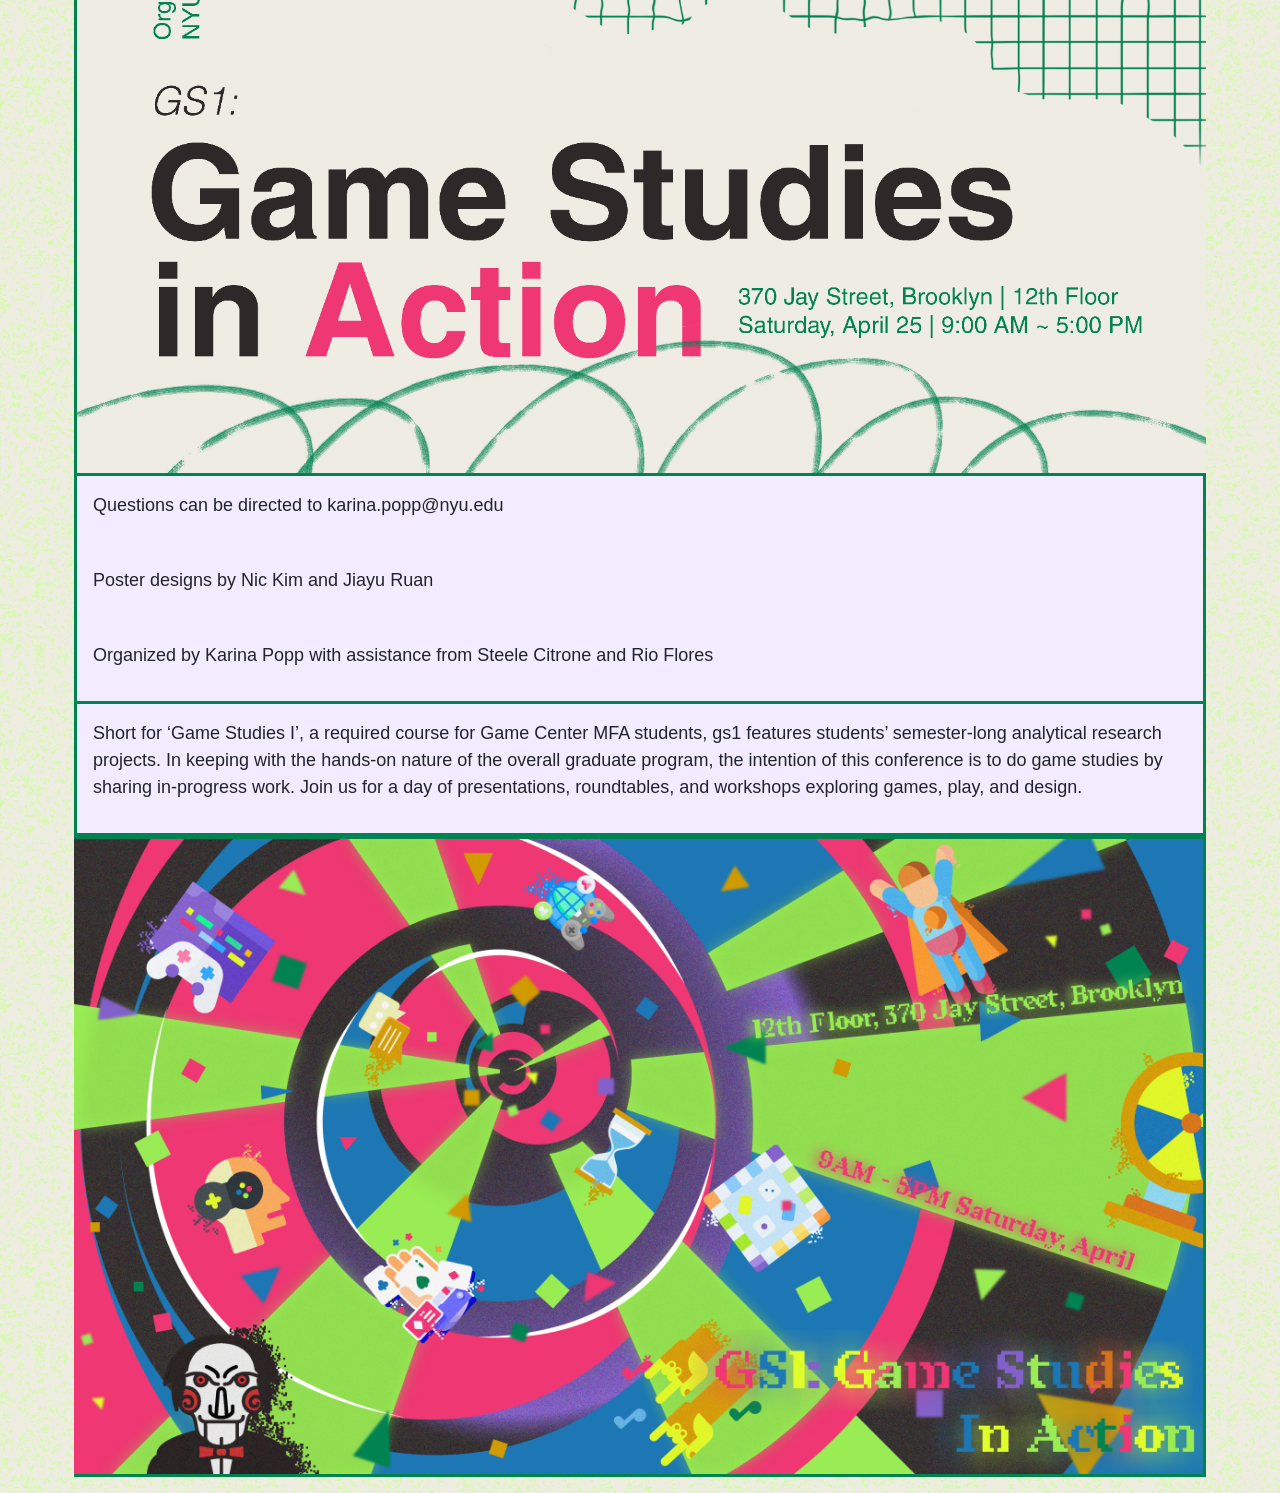
==== commit 4b827c2e: "adding genre panel title" ====
--- a/index.html
+++ b/index.html
@@ -190,8 +190,8 @@
             <div class="on main" onpointerenter="changeText(1, -1, 'panelTwoDesc')"
               onmouseleave="returnText(1, -1, 'panelTwoDesc')">
               <span class="text-fit">
-                <span><span>Genre</span></span>
-                <span aria-hidden="true">Genre</span>
+                <span><span>What is Agency? A Miserable Pile of Choices: Player Agency Across Genres</span></span>
+                <span aria-hidden="true">What is Agency? A Miserable Pile of Choices: Player Agency Across Genres</span>
               </span>
               <p id="panelTwoDesc"> </p>
             </div>
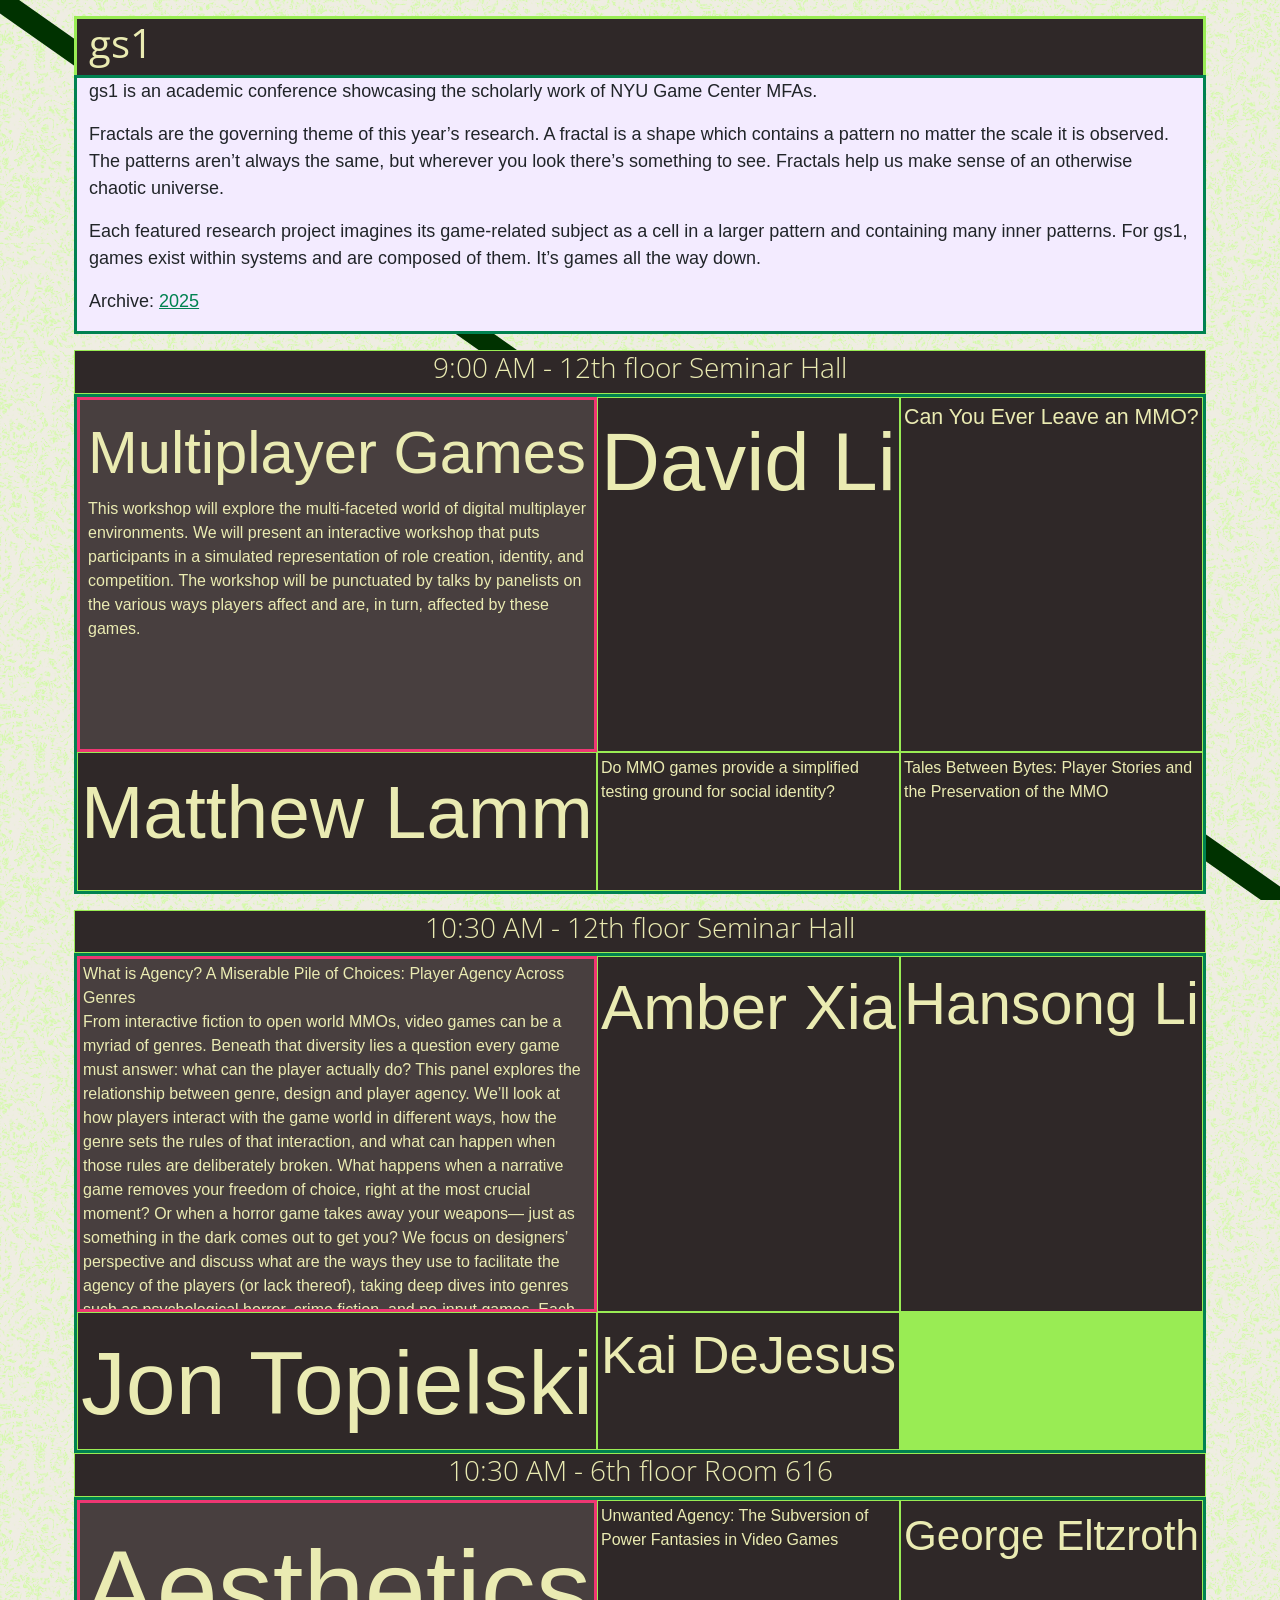
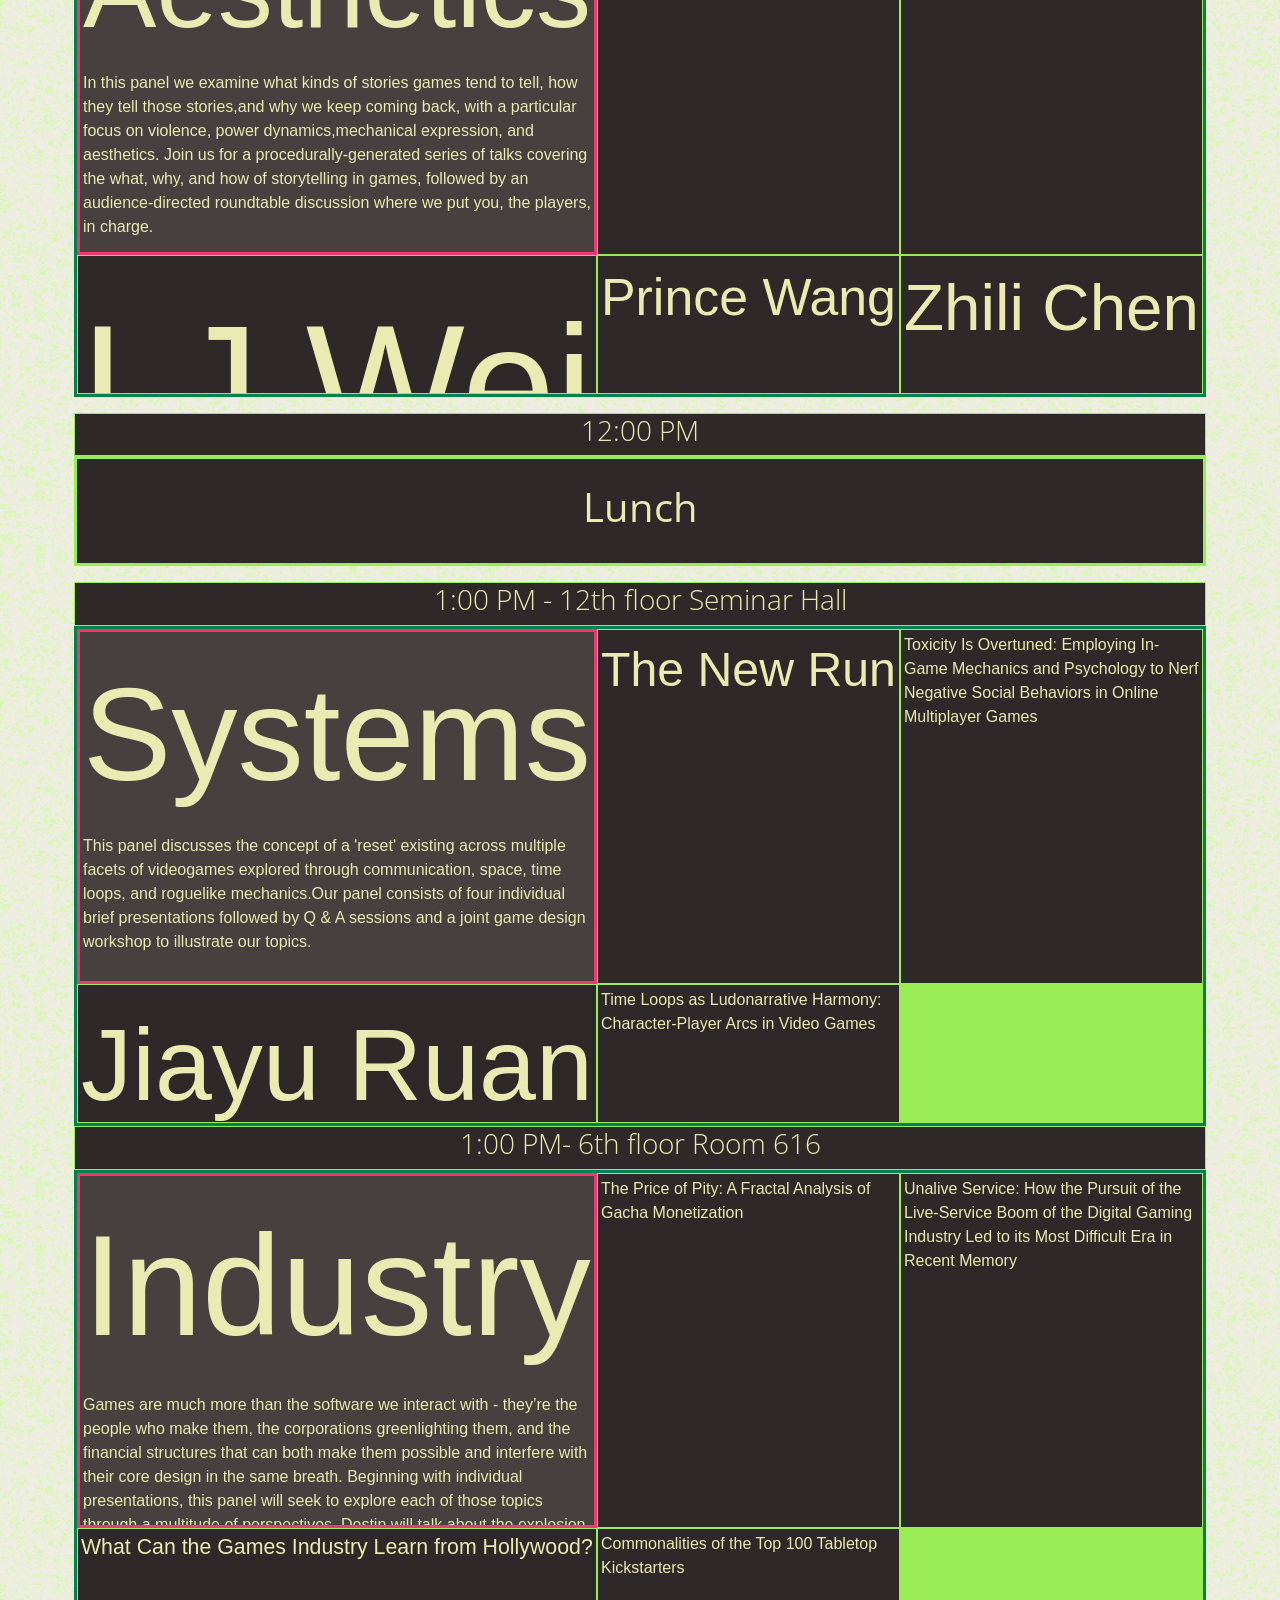
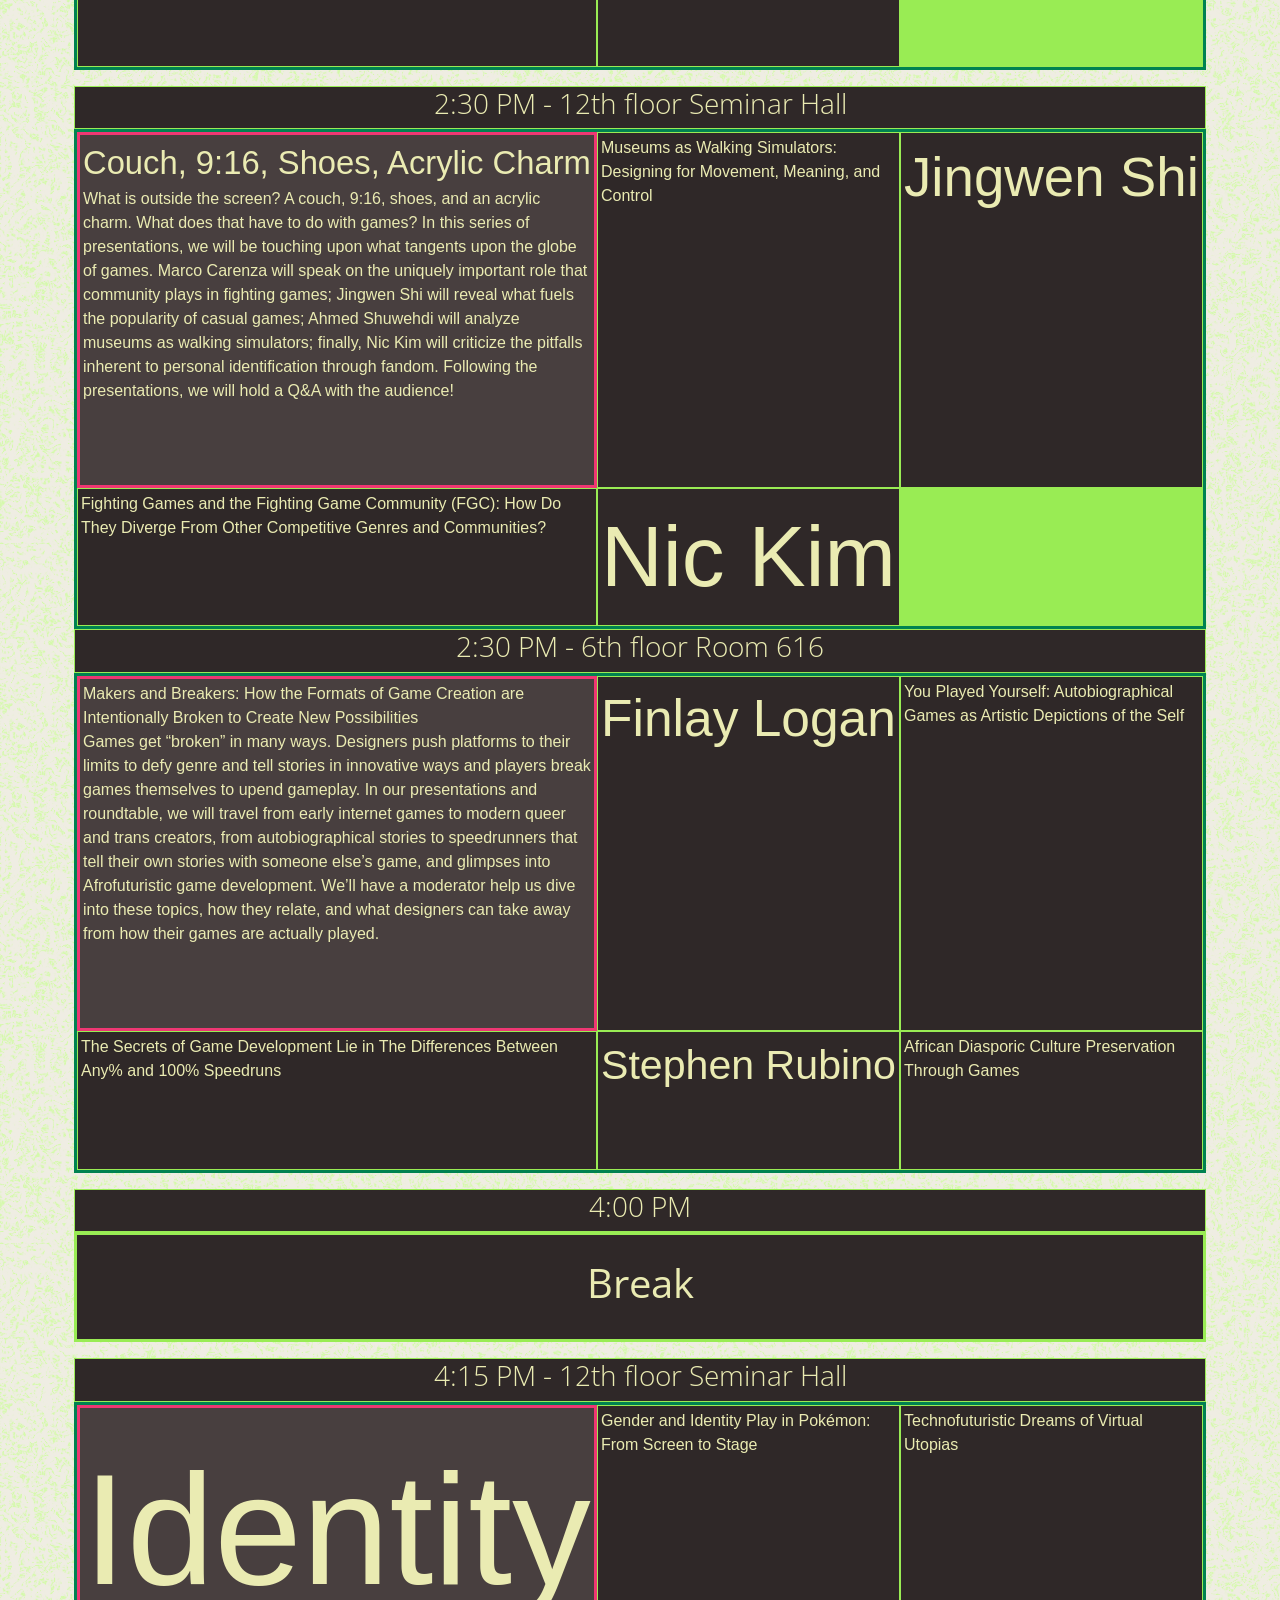
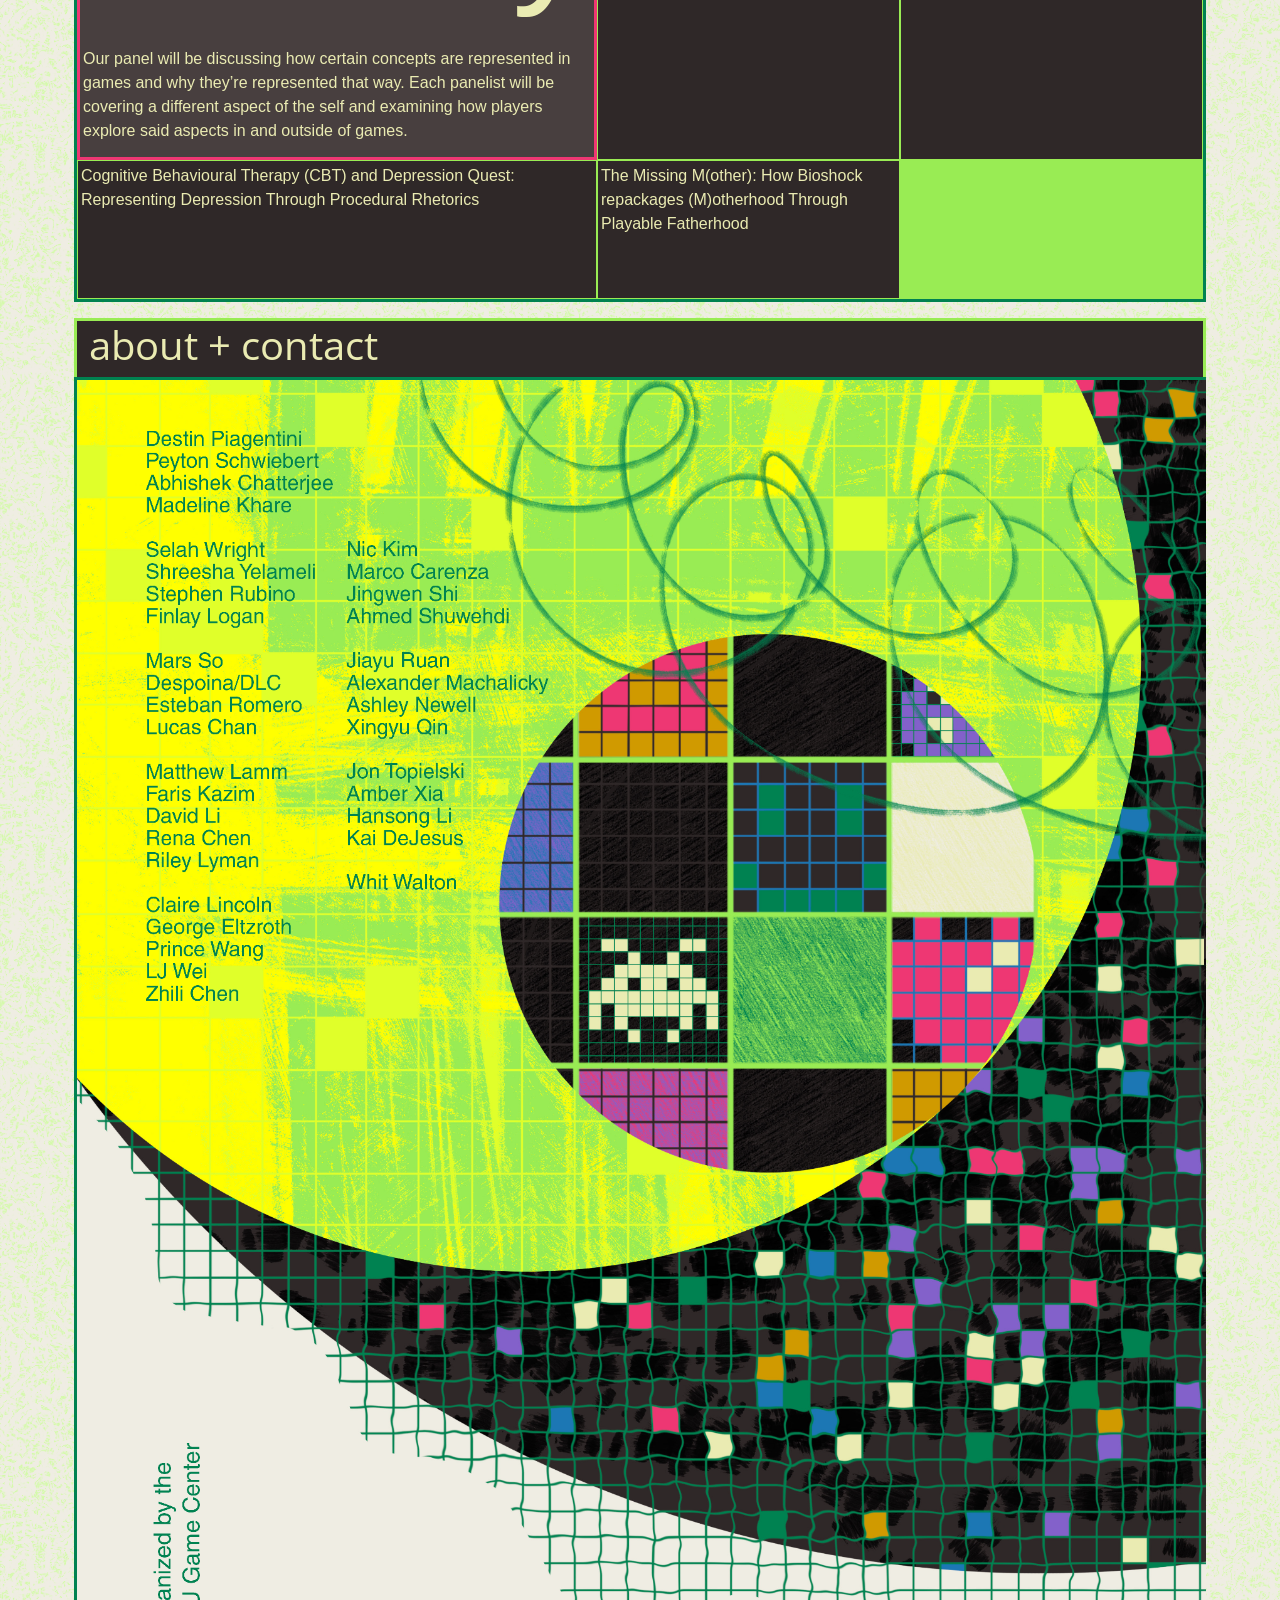
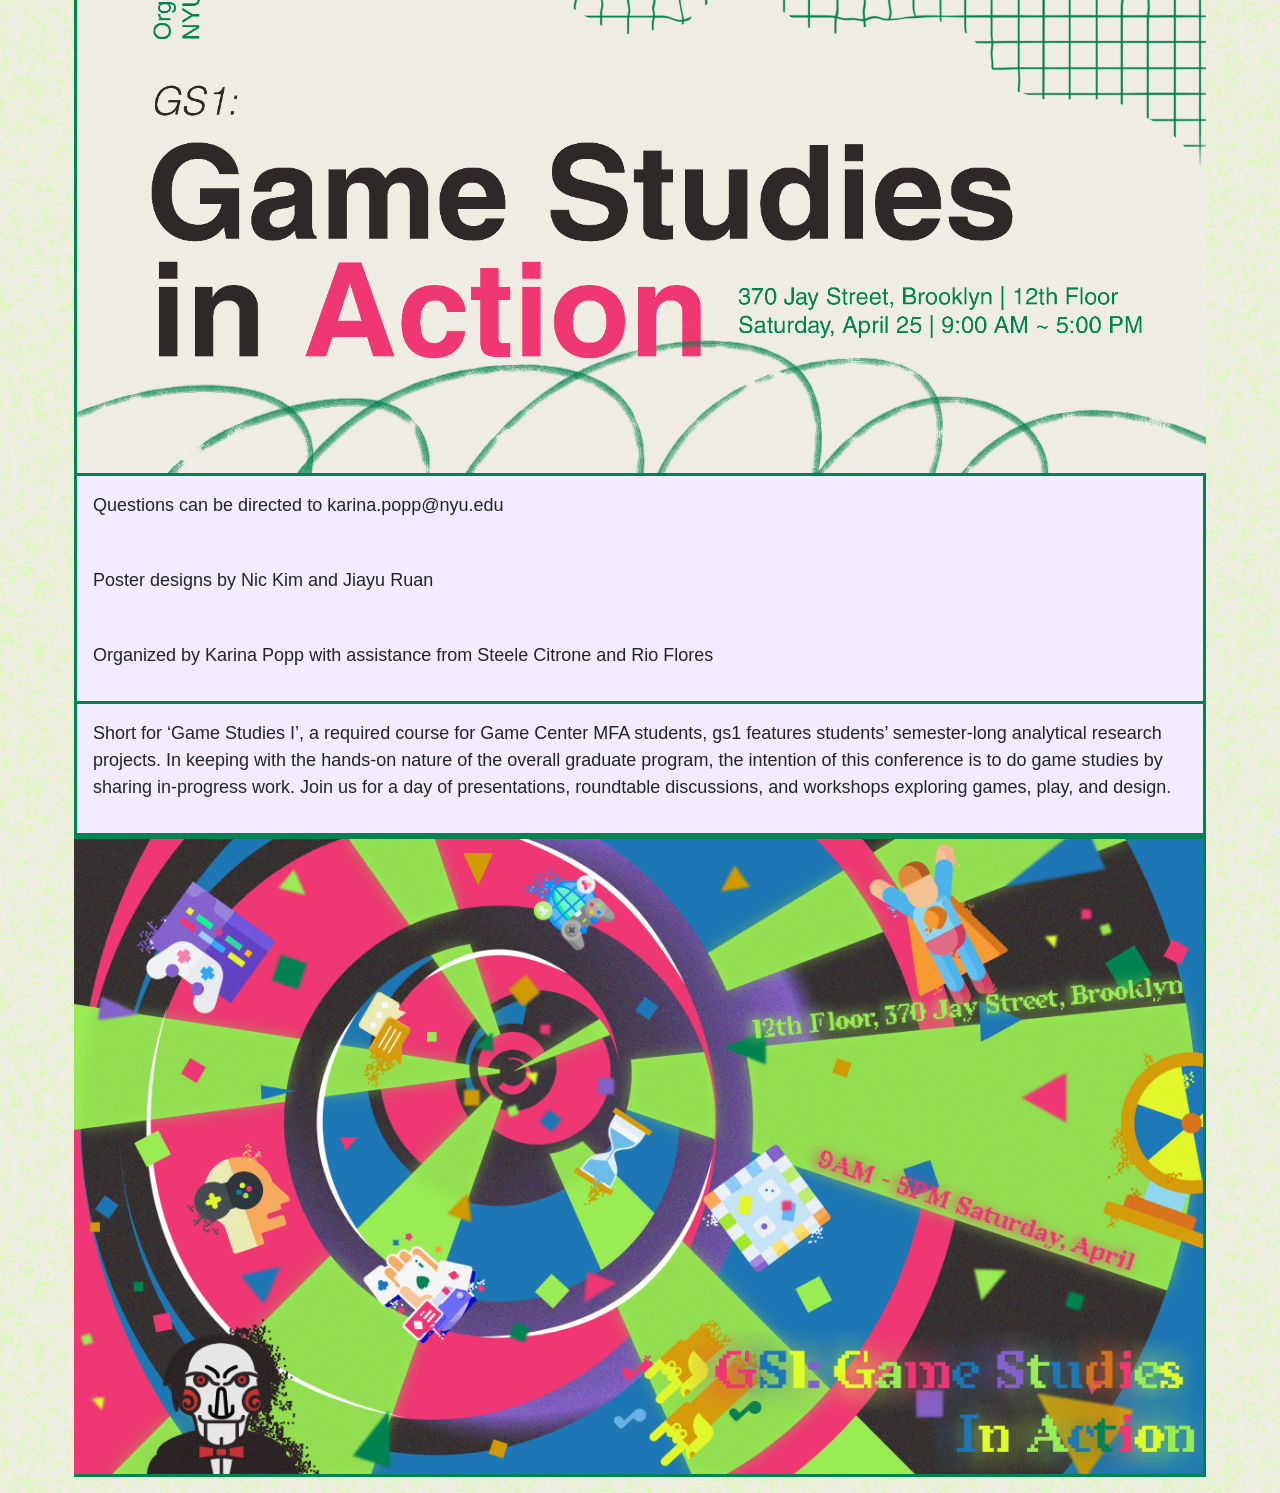
==== commit 24acb05f: "fixing spacing issues" ====
--- a/index.html
+++ b/index.html
@@ -21,7 +21,295 @@
   <!-- Bootstrap core CSS -->
   <link href="../assets/dist/css/bootstrap.min.css" rel="stylesheet">
   <!-- Custom styles for this template -->
-  <link href="grid.css" rel="stylesheet">
+  <style>
+
+body{
+  background-image: url('noisebg.svg');
+}
+
+.themed-grid-col {
+  background-color: #99ec54;
+  border: 3px solid #008251;
+  font-family: "Didact Gothic", sans-serif;
+  font-weight: 400;
+  font-style: normal;
+  padding: 0;
+  height: 500px;
+}
+
+.themed-grid-cont {
+  background-color: rgb(243, 235, 255);
+  border: 3px solid #008251;
+  font-family: "Didact Gothic", sans-serif;
+  font-weight: 400;
+  font-style: normal;
+  padding: 0;
+}
+
+.lunch-col {
+  background-color: #2f2828;
+  border: 3px solid #99ec54;
+  font-family: "Didact Gothic", sans-serif;
+  font-weight: 400;
+  font-style: normal;
+  color:#eaebb2;
+}
+
+.label-col{
+  background-color: #2f2828;
+  border-style: solid solid none solid;
+  border-width: 3 px;
+  border-color: #99ec54;
+  font-family: "Didact Gothic", sans-serif;
+  font-weight: 400;
+  font-style: normal;
+  color:#eaebb2;
+}
+
+.tag-col{
+  display:grid;
+  grid-template-columns: auto auto auto;
+  grid-area: a;
+  font-size:12px;
+  font-weight: 100;
+  font-style: normal;
+  color:#eaebb2;
+  height: 100%;
+}
+
+.tag-col div {
+  background-color: #2f2828;
+  border-color: #99ec54;
+  border-width: 1px;
+  border-style: solid solid solid solid;
+}
+
+.place{
+  grid-area: 1 / 1 / span 20 / span 3;
+  font-size:18px;
+  font-weight: 300;
+  display: flex;
+  align-items: center;
+  justify-content: center;
+}
+
+.tag-col-s div {
+  background-color: #483f3f;
+  border-color: #99ec54;
+  border-width: 1px;
+  border-style: solid solid solid solid;
+}
+
+.papers {
+  --s: 150px;
+  --f: 1.5;
+  display: grid;
+  width: 100%;
+  height: 100%;
+  aspect-ratio: 1;
+  grid-template-columns: repeat(3,auto);
+  padding: 0;
+}
+
+.main{
+  background-color: #483f3f !important;
+}
+
+.papers div{
+  background-color: #2f2828;
+  border-color: #99ec54;
+  border-width: 1px;
+  border-style: solid solid solid solid;
+  color:#eaebb2;
+  aspect-ratio: 1;
+  width: 0;
+  height: 0;
+  min-height: 100%;
+  min-width: 100%;
+  cursor: pointer;
+  transition: .35s linear;
+  overflow: hidden;
+  display: block;
+  padding:3px;
+}
+
+.papers h4{
+  font-style: italic;
+  text-align: justify;
+}
+
+.papers div:hover{
+  width: calc(var(--s) * var(--f));
+  height: calc(var(--s) * var(--f));
+  overflow: scroll;
+}
+
+.papers div.on{
+  width: calc(var(--s) * var(--f));
+  height: calc(var(--s) * var(--f));
+  overflow: scroll;
+  border-color: #ee3773;
+  border-width: 3px;
+}
+
+h1 {
+  font-family: "Open Sans", sans-serif;
+  font-weight: 400;
+  font-style: normal;
+}
+
+h3 {
+  font-family: "Open Sans", sans-serif;
+  font-optical-sizing: auto;
+  font-weight: 300;
+  color:#eaebb2;
+}
+
+h4 {
+  font-family: "Open Sans", sans-serif;
+}
+
+.desc {
+  background-color: rgb(243, 235, 255);
+  border: 3px solid #008251;
+  font-family: "Didact Gothic", sans-serif;
+  font-weight: 400;
+  font-size:18px;
+  font-style: normal;
+}
+
+img{
+  border: 3px solid #008251;
+}
+
+.col-container {
+  display: table;
+  width: 100%;
+}
+
+.coral-pixels-regular {
+  font-family: "Coral Pixels", serif;
+  font-weight: 400;
+  font-style: normal;
+}
+
+.tag-col-mob{
+  display: none;
+}
+
+a {
+  color: #008251;
+}
+
+a:visited{
+  color: #ee3773;
+}
+
+.im{
+  display: none;
+}
+
+.text-fit {
+  display: flex;
+  container-type: inline-size;
+
+  --captured-length: initial;
+  --support-sentinel: var(--captured-length, 9999px);
+
+  & > [aria-hidden] {
+    visibility: hidden;
+  }
+
+  & > :not([aria-hidden]) {
+    flex-grow: 1;
+    container-type: inline-size;
+
+    --captured-length: 100cqi;
+    --available-space: var(--captured-length);
+
+    & > * {
+      --support-sentinel: inherit;
+      --captured-length: 100cqi;
+      --ratio: tan(atan2(
+        var(--available-space),
+        var(--available-space) - var(--captured-length)
+      ));
+      --font-size: clamp(
+        1em,
+        1em * var(--ratio),
+        var(--max-font-size, infinity * 1px)
+        -
+        var(--support-sentinel)
+      );
+      inline-size: var(--available-space);
+
+      &:not(.text-fit) {
+        display: block;
+        font-size: var(--font-size);
+
+        @container (inline-size > 0) {
+          white-space: nowrap;
+        }
+      }
+
+      &.text-fit {
+        --captured-length2: var(--font-size);
+        font-variation-settings:
+          'opsz'
+          tan(atan2(var(--captured-length2), 1px));
+      }
+    }
+  }
+}
+
+@property --captured-length {
+  syntax: "<length>";
+  initial-value: 0px;
+  inherits: true;
+}
+
+@property --captured-length2 {
+  syntax: "<length>";
+  initial-value: 0px;
+  inherits: true;
+}
+
+@media screen and (max-width: 1400px) {
+  .tag-col {
+    display: none;
+  }
+
+  .tag-col-mob{
+    display:grid;
+    grid-template-columns: 1fr;
+    font-size:12px;
+    font-weight: 100;
+    font-style: normal;
+    color:#eaebb2;
+    height: 100%;
+  }
+
+  .tag-col-mob div {
+    background-color: #2f2828;
+    border-color: #99ec54;
+    border-width: 1px;
+    border-style: solid solid solid solid;
+  }
+
+  .et {
+    display: none;
+  }
+
+  .id{
+    display: none;
+  }
+
+  .im{
+    display: block;
+  }
+
+}
+  </style>
 </head>
 
 <body>
@@ -277,8 +565,8 @@
             </div>
             <div onpointerenter="changeText(2, 0, 'pThreeOne')" onmouseleave="returnText(2, 0, 'pThreeOne')">
               <span class="text-fit">
-                <span><span>Claire Lincoln</span></span>
-                <span aria-hidden="true">Claire Lincoln</span>
+                <span><span>Unwanted Agency: The Subversion of Power Fantasies in Video Games</span></span>
+                <span aria-hidden="true">Unwanted Agency: The Subversion of Power Fantasies in Video Games</span>
               </span>
               <p id="pThreeOne"></p>
             </div>
@@ -842,7 +1130,7 @@
             Short for ‘Game Studies I’, a required course for Game Center MFA students, gs1 features students’
             semester-long analytical research projects. In keeping with the hands-on nature of the overall graduate
             program, the intention of this conference is to do game studies by sharing in-progress work. Join us for a
-            day of presentations, roundtables, and workshops exploring games, play, and design.
+            day of presentations, roundtable discussions, and workshops exploring games, play, and design.
           </p>
         </div>
         <img class="col-3 p-0 id" style="border-style: solid solid solid none;" src="p1.png" class="img-fluid">
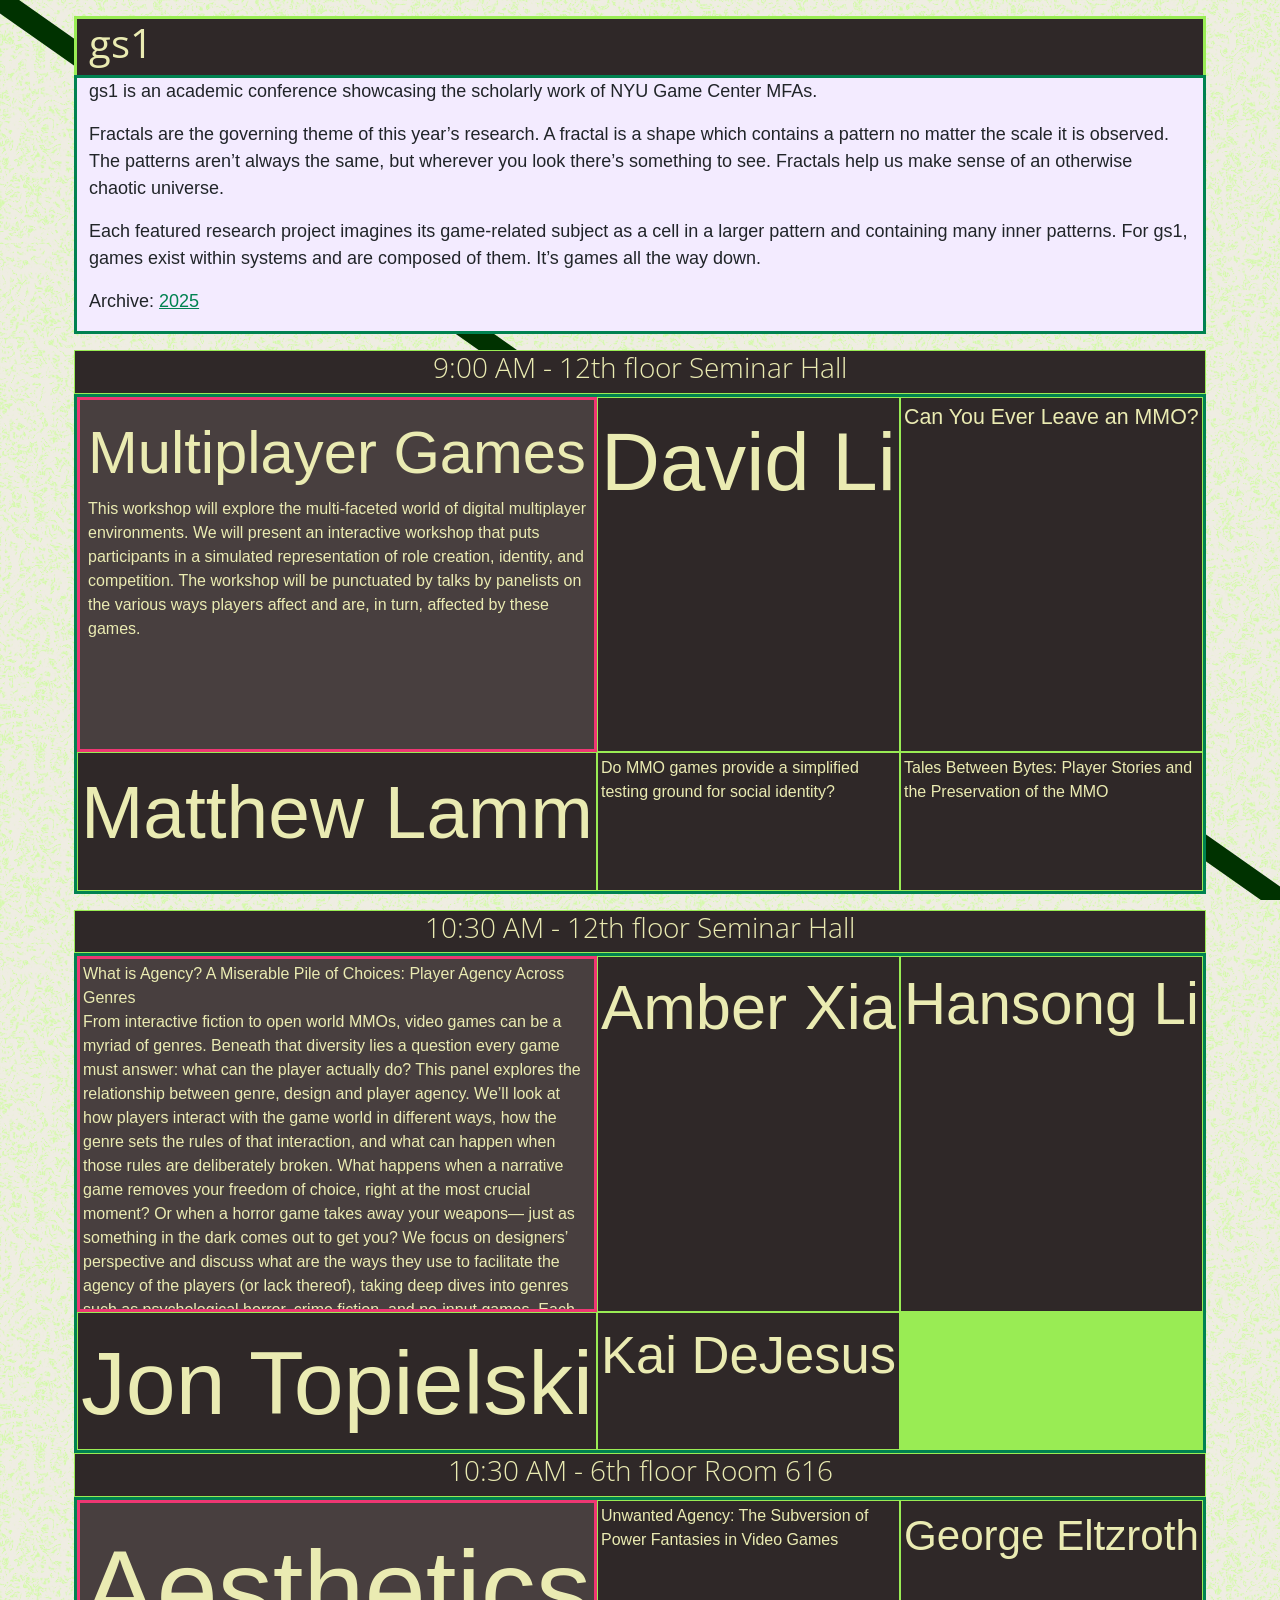
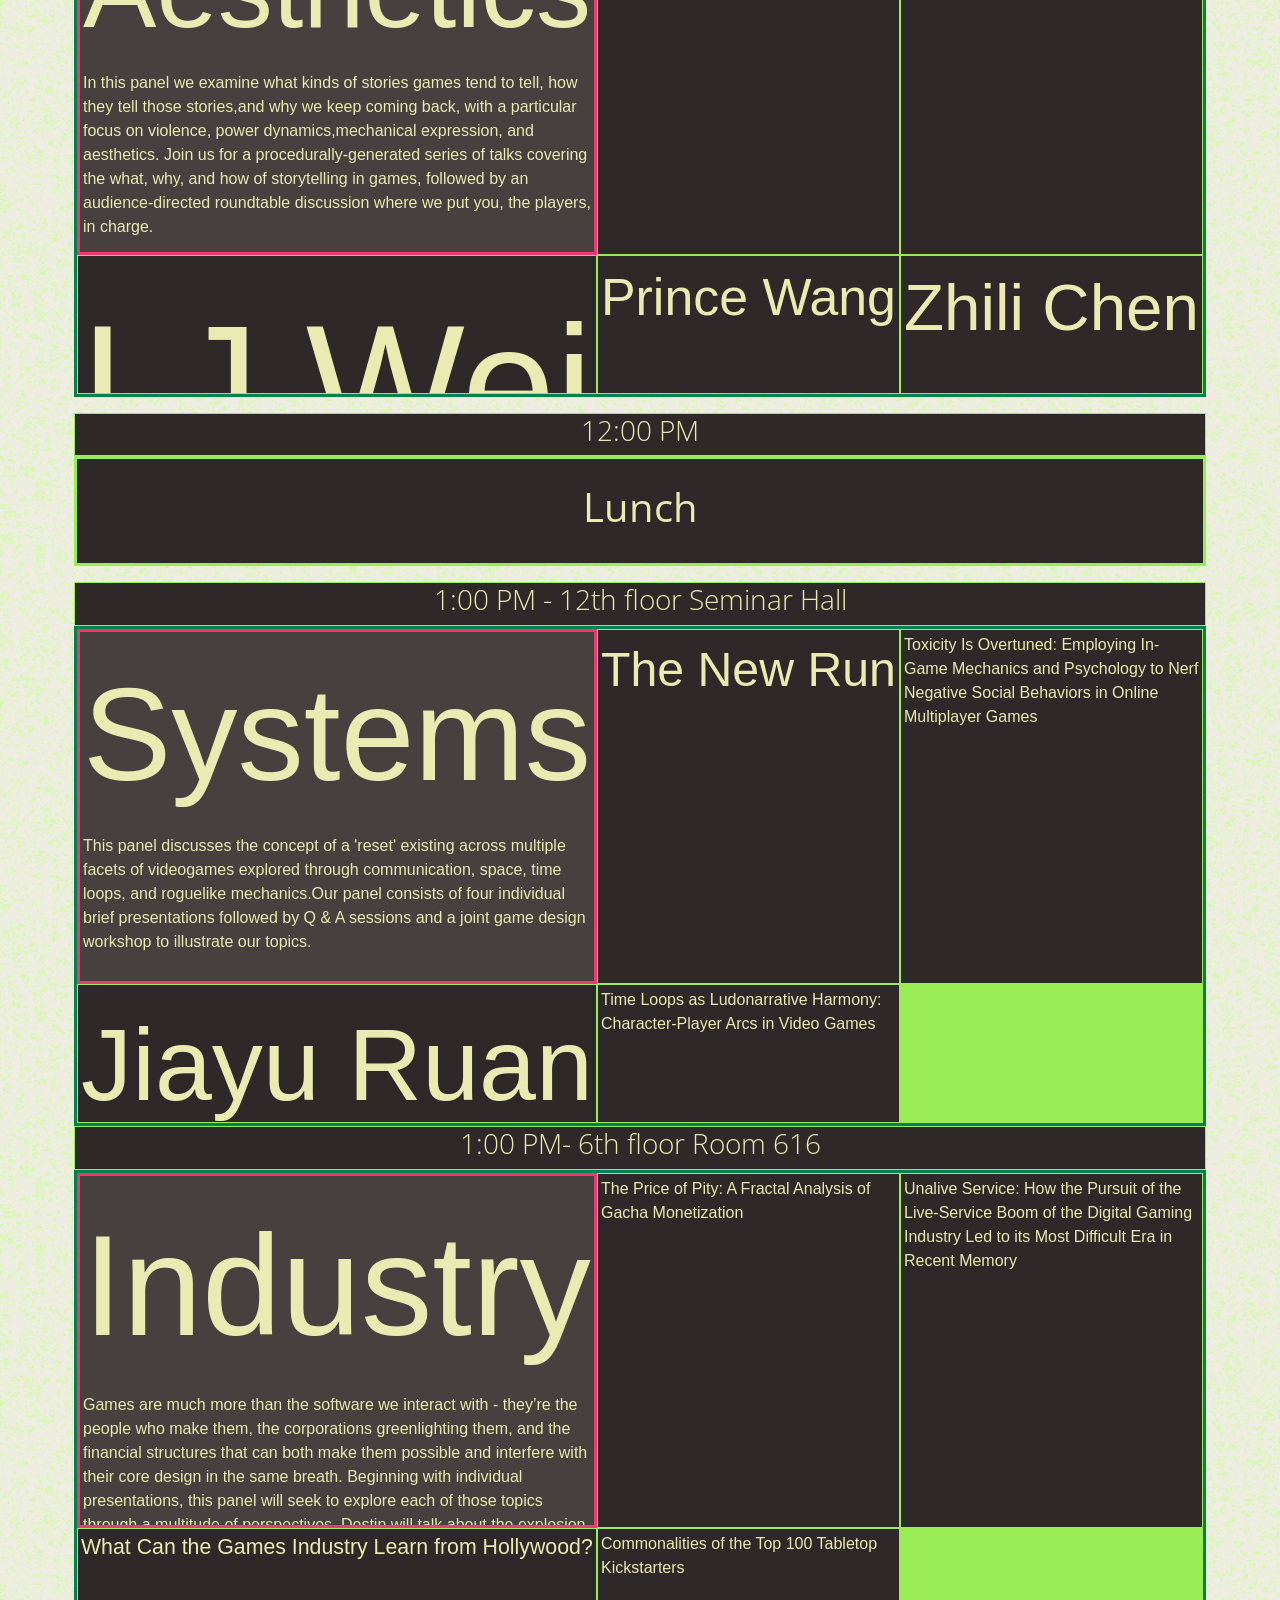
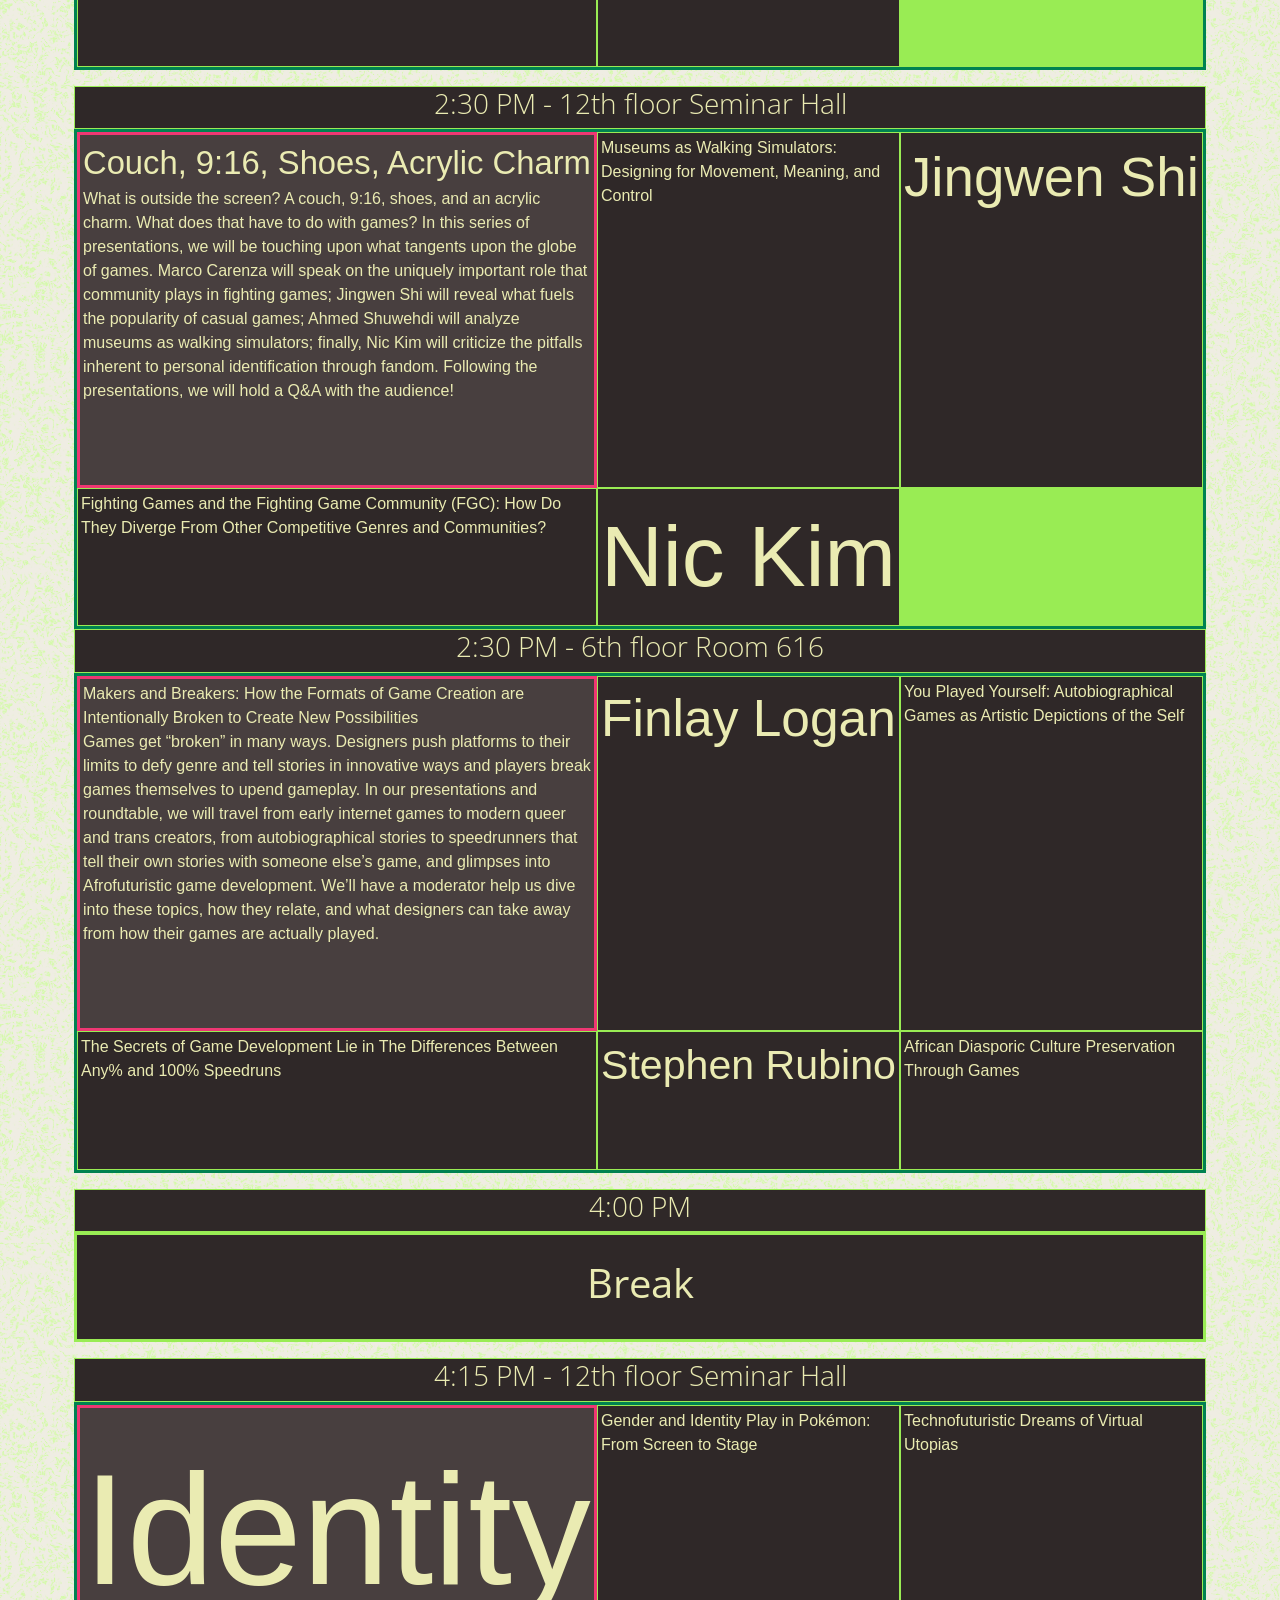
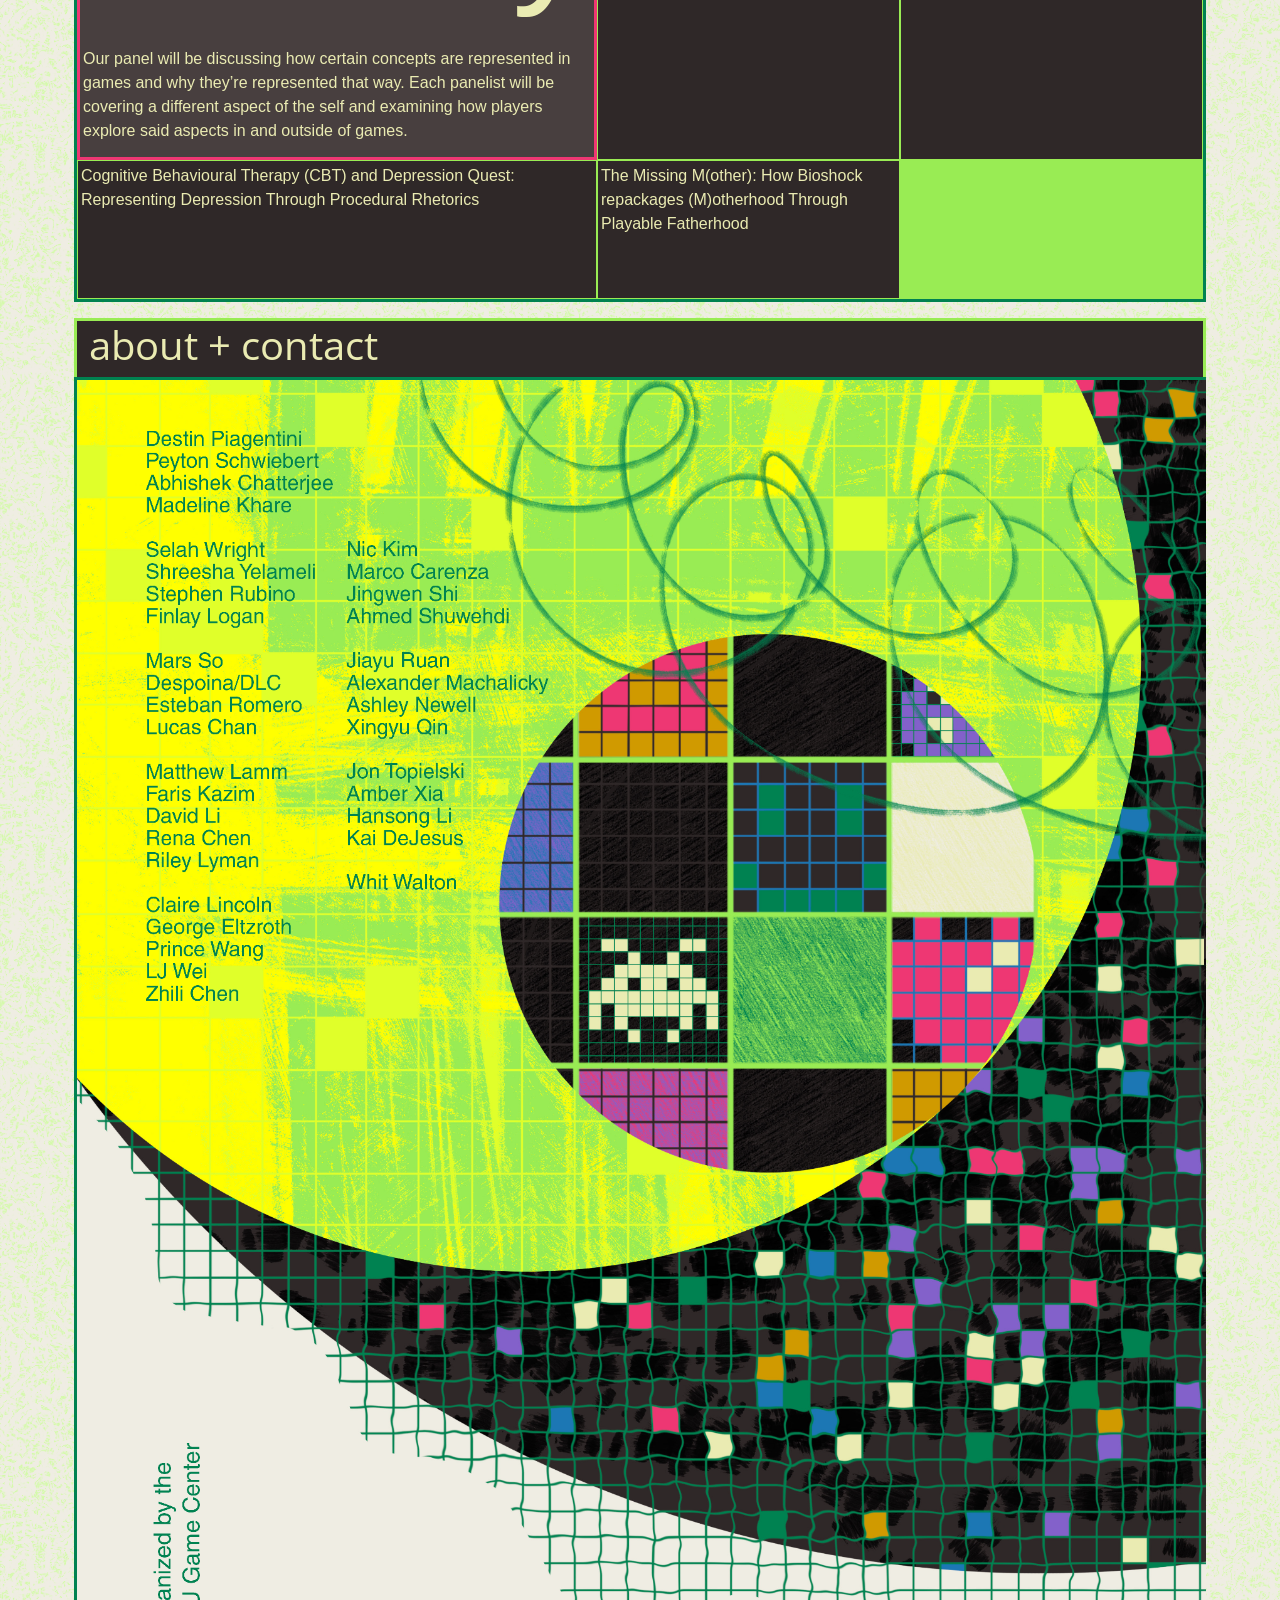
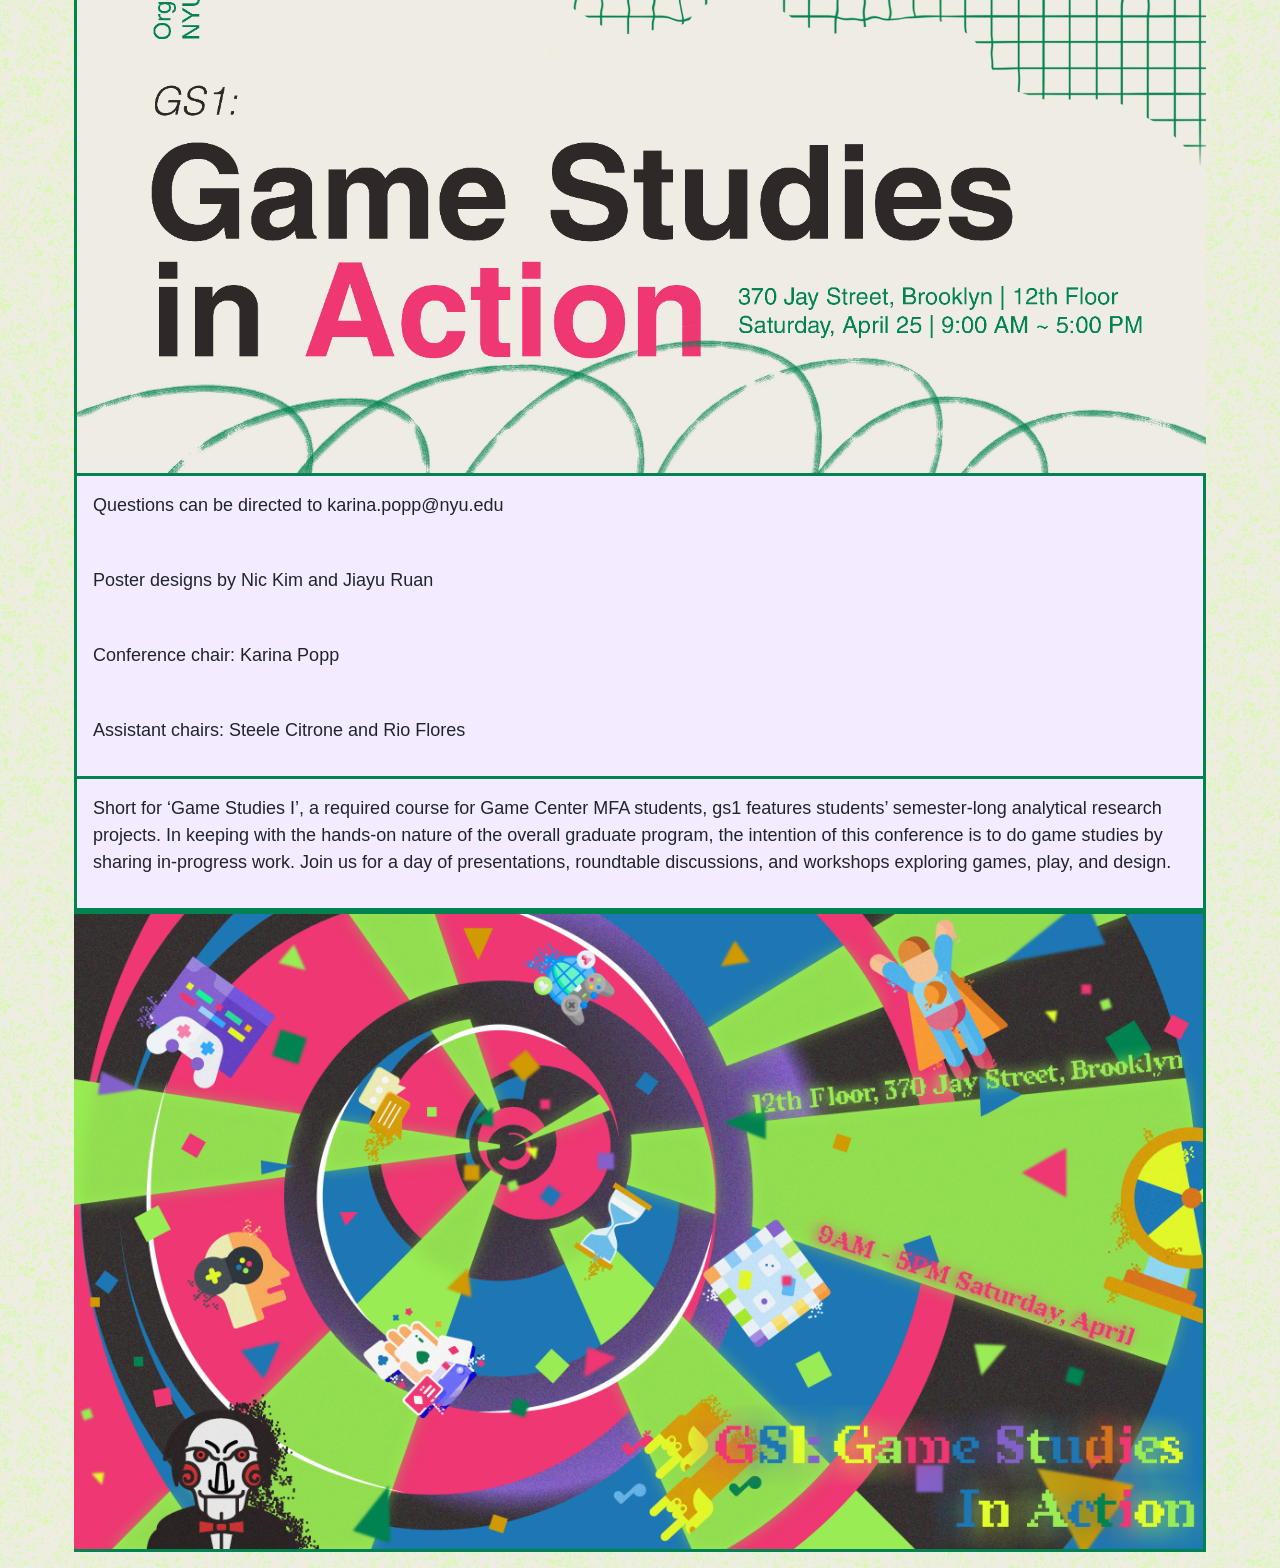
==== commit 69011218: "adding titles" ====
--- a/index.html
+++ b/index.html
@@ -1121,7 +1121,8 @@
         <div class="col p-0 desc" style="border-style: solid solid none solid;">
           <p class="p-3">Questions can be directed to karina.popp@nyu.edu</p>
           <p class="p-3">Poster designs by Nic Kim and Jiayu Ruan</p>
-          <p class="p-3">Organized by Karina Popp with assistance from Steele Citrone and Rio Flores</p>
+          <p class="p-3">Conference chair: Karina Popp</p>
+          <p class="p-3">Assistant chairs: Steele Citrone and Rio Flores </p>
         </div>
       </div>
       <div class="row">
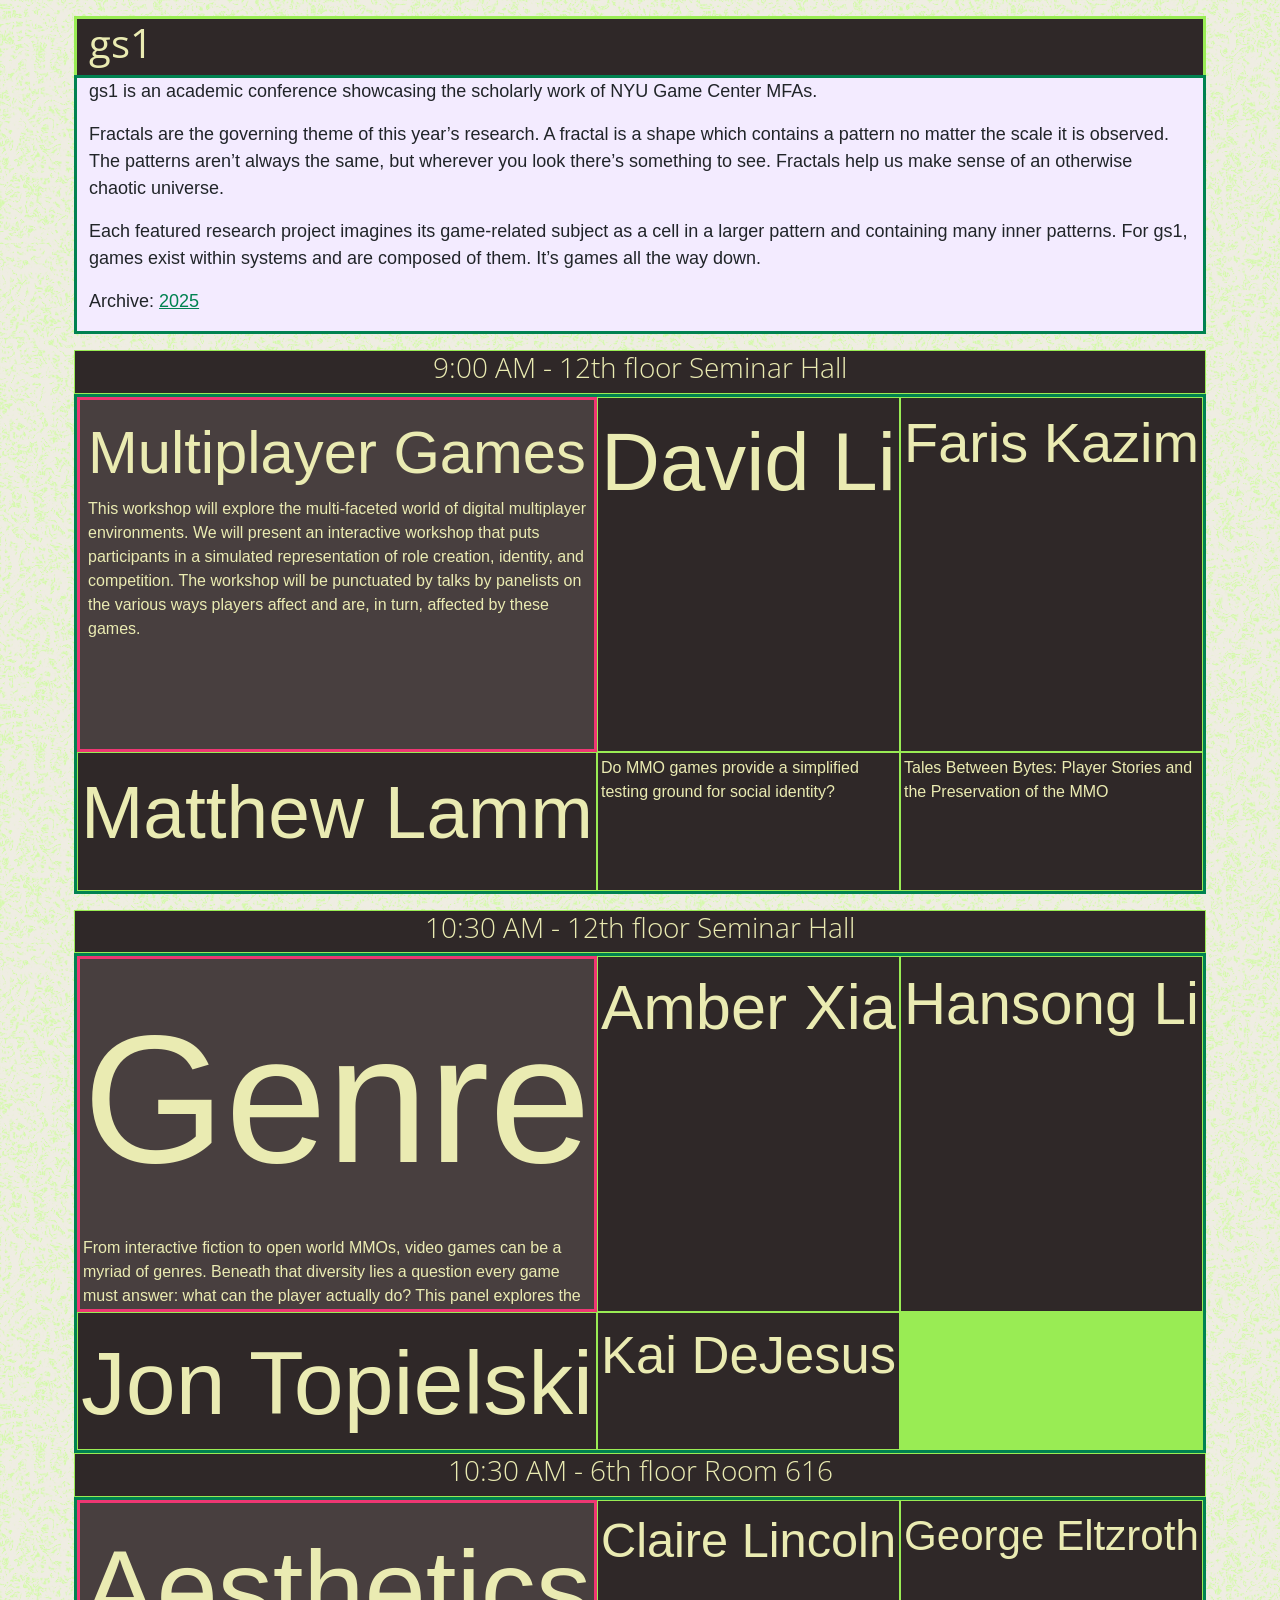
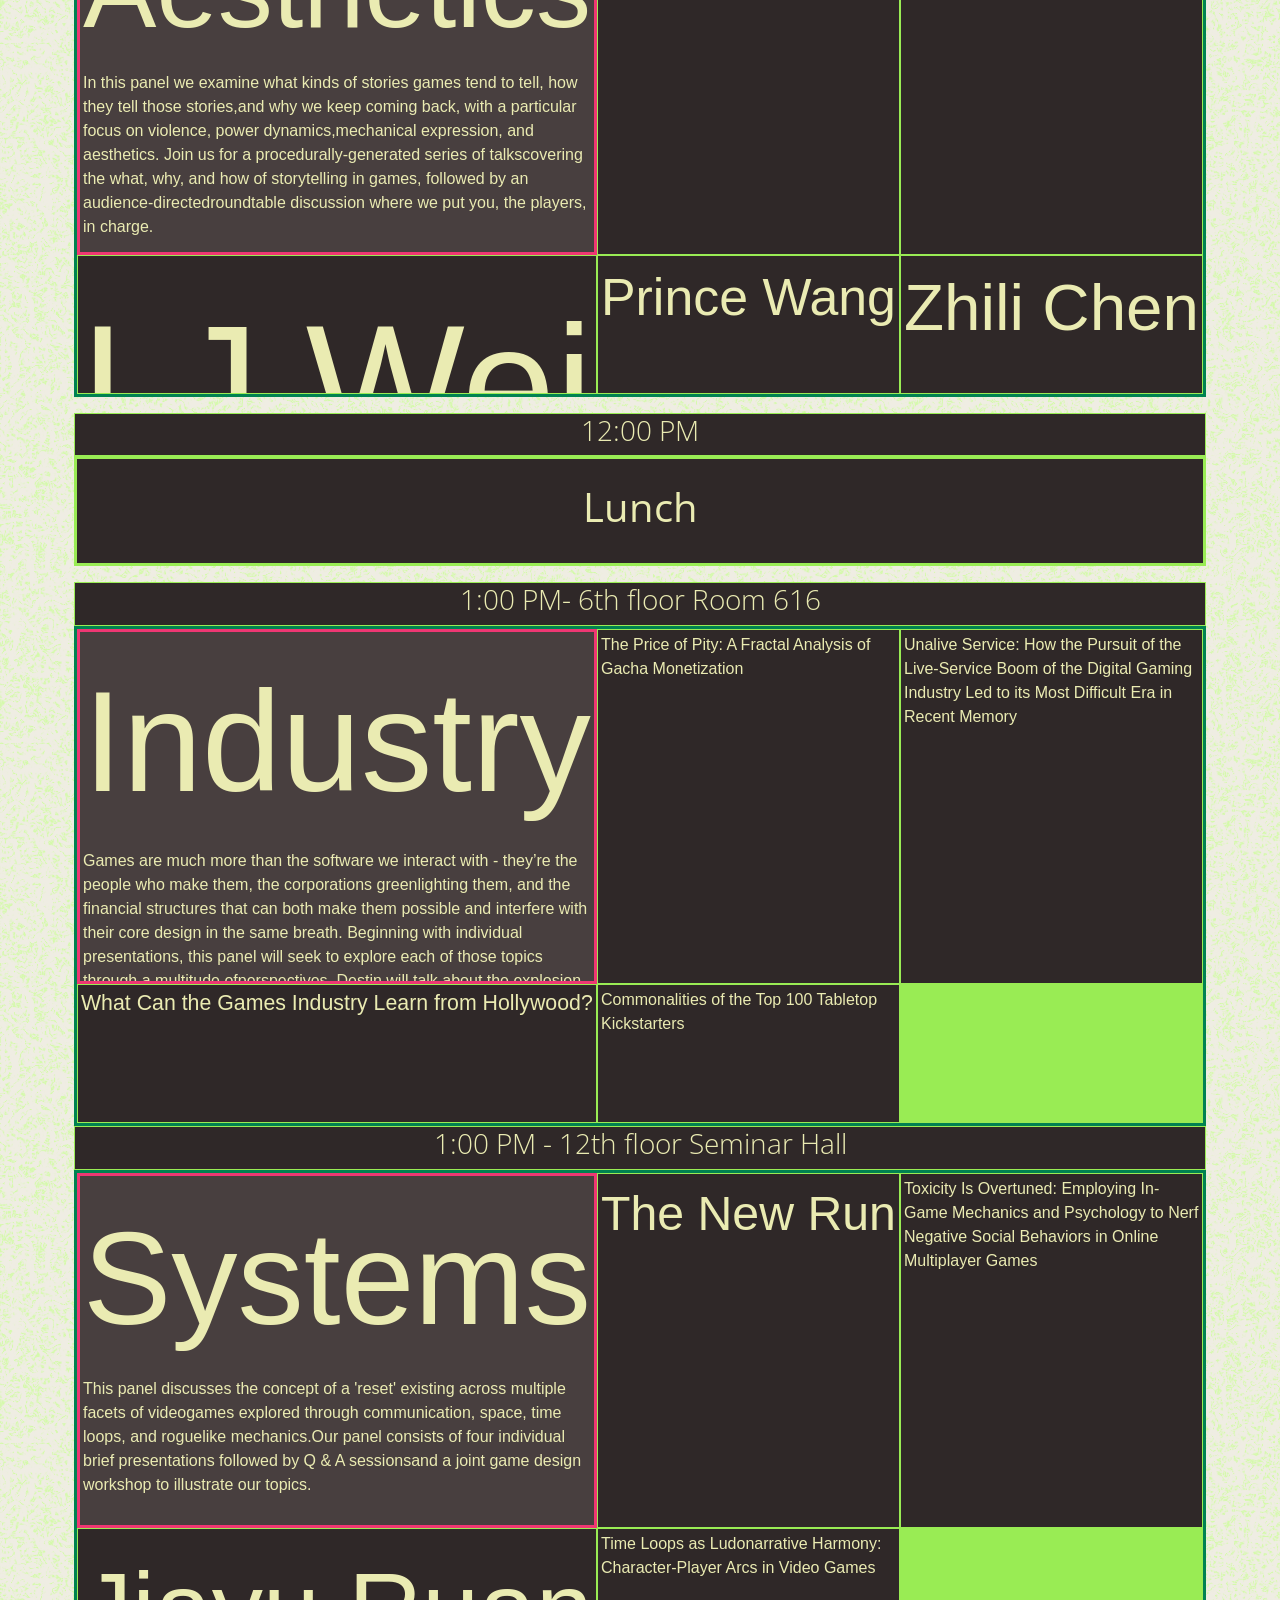
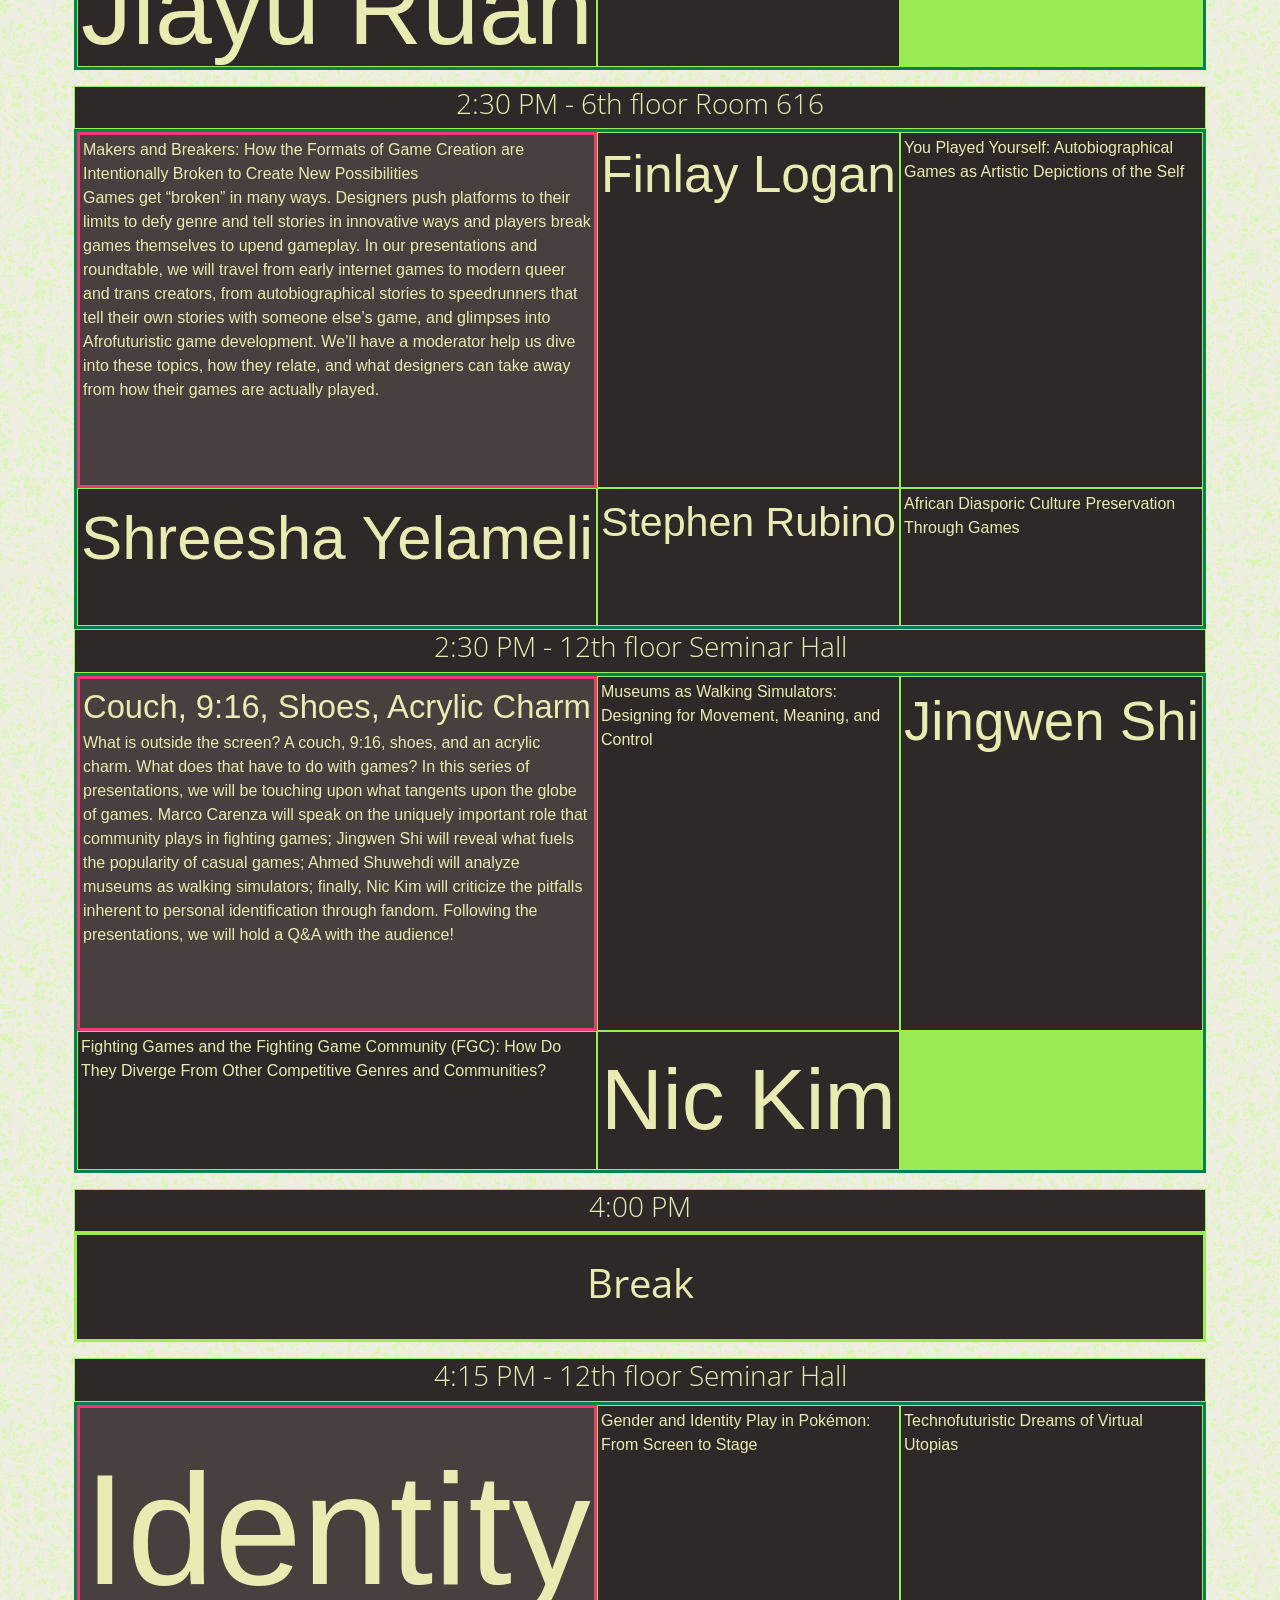
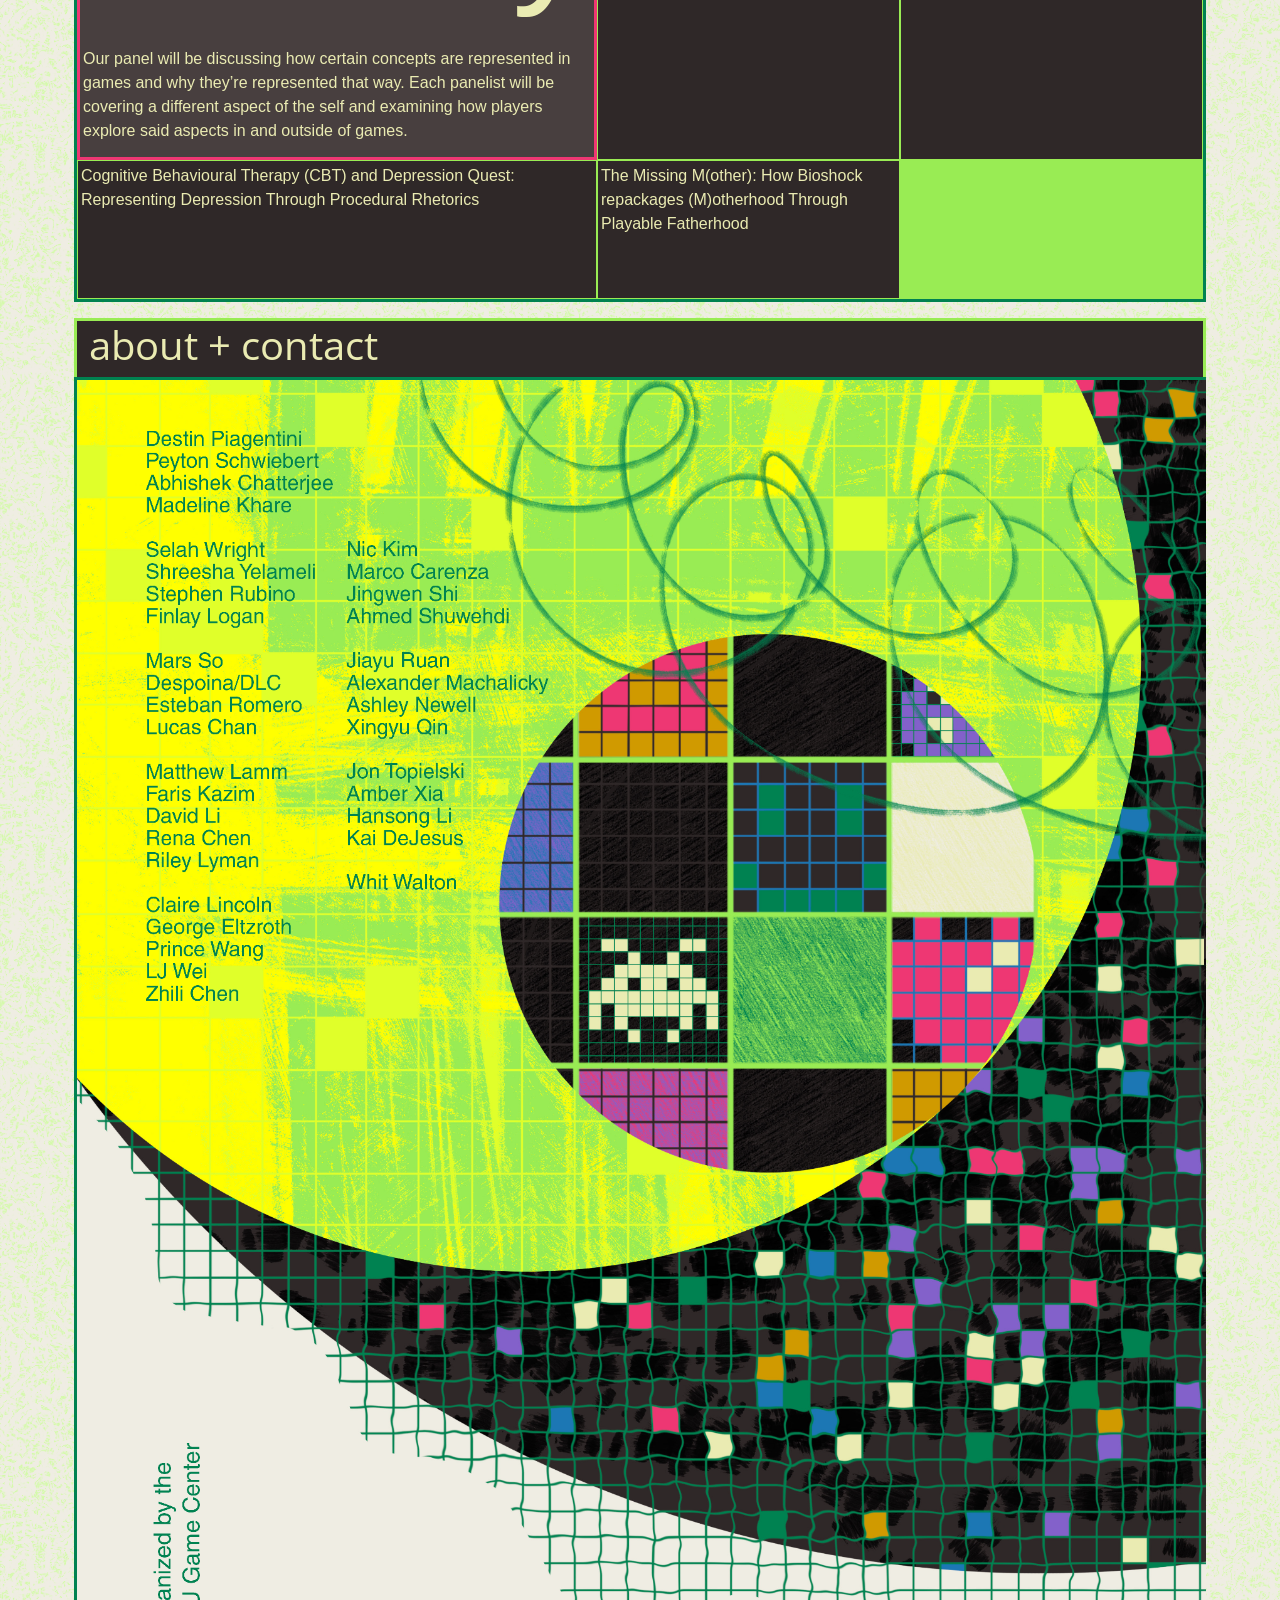
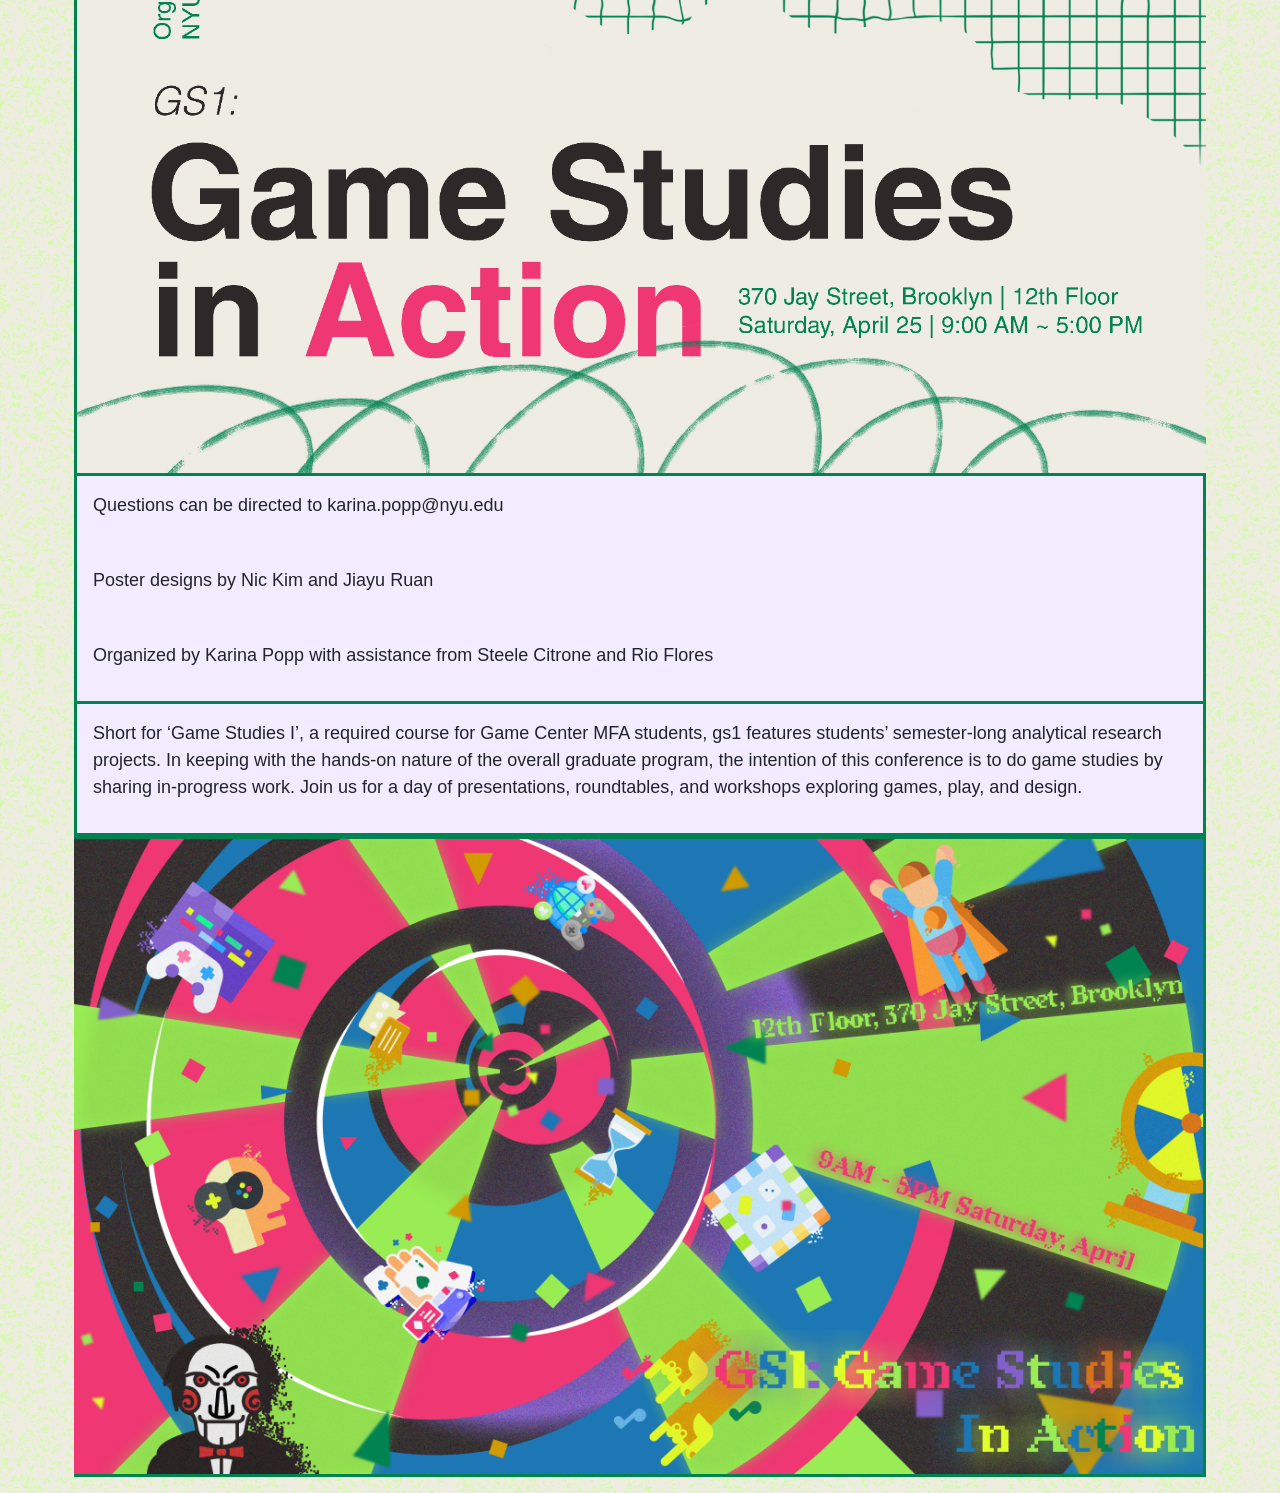
==== commit 4626ac05: "Merge branch 'wip' of https://github.com/krpopp/gs_site into wip" ====
--- a/index.html
+++ b/index.html
@@ -1,5 +1,34 @@
 <!doctype html>
 <html lang="en">
+
+<!--
+HOW TO USE:
+Each json obj in panels.json has:
+1. title
+2. description
+3. array of individual speakers
+
+Replace:
+1. panel descriptions in panels.json (coming 3/17)
+2. individual abstracts, added throughout week in https://drive.google.com/drive/folders/1XMxZGAt5Wu4XnjyZU5IYmzsmhRu9Z10L?usp=sharing
+
+place the speaker's name  before the abstract in a h3 tag
+if the abstract has multiple paragraphs place them each in a <p> tag
+
+template html for abstracts:
+<h3>Bob Bobberson he/him</h3>
+<p>This is my really amazing talk about...</p>
+<p>And then I'll talk about</p>
+
+the 'titles' field in panels.json doesn't actually do anything 
+titles have to be manually changed here in the html file
+
+to replace titles:
+1. ctrl+f the placeholder title (ex: "Multiplayer" or "Hansong Li")
+2. paste the panel or paper title in BOTH spans it appears in
+-->
+
+
 <canvas id="dragon"></canvas>
 
 <head>
@@ -18,298 +47,17 @@
     rel="stylesheet">
   <link rel="stylesheet" href="dragon/dragon.css">
   <script type="text/javascript" src="https://code.jquery.com/jquery-1.7.1.min.js"></script>
+
+
   <!-- Bootstrap core CSS -->
   <link href="../assets/dist/css/bootstrap.min.css" rel="stylesheet">
+
+  <style>
+  </style>
+
+
   <!-- Custom styles for this template -->
-  <style>
-
-body{
-  background-image: url('noisebg.svg');
-}
-
-.themed-grid-col {
-  background-color: #99ec54;
-  border: 3px solid #008251;
-  font-family: "Didact Gothic", sans-serif;
-  font-weight: 400;
-  font-style: normal;
-  padding: 0;
-  height: 500px;
-}
-
-.themed-grid-cont {
-  background-color: rgb(243, 235, 255);
-  border: 3px solid #008251;
-  font-family: "Didact Gothic", sans-serif;
-  font-weight: 400;
-  font-style: normal;
-  padding: 0;
-}
-
-.lunch-col {
-  background-color: #2f2828;
-  border: 3px solid #99ec54;
-  font-family: "Didact Gothic", sans-serif;
-  font-weight: 400;
-  font-style: normal;
-  color:#eaebb2;
-}
-
-.label-col{
-  background-color: #2f2828;
-  border-style: solid solid none solid;
-  border-width: 3 px;
-  border-color: #99ec54;
-  font-family: "Didact Gothic", sans-serif;
-  font-weight: 400;
-  font-style: normal;
-  color:#eaebb2;
-}
-
-.tag-col{
-  display:grid;
-  grid-template-columns: auto auto auto;
-  grid-area: a;
-  font-size:12px;
-  font-weight: 100;
-  font-style: normal;
-  color:#eaebb2;
-  height: 100%;
-}
-
-.tag-col div {
-  background-color: #2f2828;
-  border-color: #99ec54;
-  border-width: 1px;
-  border-style: solid solid solid solid;
-}
-
-.place{
-  grid-area: 1 / 1 / span 20 / span 3;
-  font-size:18px;
-  font-weight: 300;
-  display: flex;
-  align-items: center;
-  justify-content: center;
-}
-
-.tag-col-s div {
-  background-color: #483f3f;
-  border-color: #99ec54;
-  border-width: 1px;
-  border-style: solid solid solid solid;
-}
-
-.papers {
-  --s: 150px;
-  --f: 1.5;
-  display: grid;
-  width: 100%;
-  height: 100%;
-  aspect-ratio: 1;
-  grid-template-columns: repeat(3,auto);
-  padding: 0;
-}
-
-.main{
-  background-color: #483f3f !important;
-}
-
-.papers div{
-  background-color: #2f2828;
-  border-color: #99ec54;
-  border-width: 1px;
-  border-style: solid solid solid solid;
-  color:#eaebb2;
-  aspect-ratio: 1;
-  width: 0;
-  height: 0;
-  min-height: 100%;
-  min-width: 100%;
-  cursor: pointer;
-  transition: .35s linear;
-  overflow: hidden;
-  display: block;
-  padding:3px;
-}
-
-.papers h4{
-  font-style: italic;
-  text-align: justify;
-}
-
-.papers div:hover{
-  width: calc(var(--s) * var(--f));
-  height: calc(var(--s) * var(--f));
-  overflow: scroll;
-}
-
-.papers div.on{
-  width: calc(var(--s) * var(--f));
-  height: calc(var(--s) * var(--f));
-  overflow: scroll;
-  border-color: #ee3773;
-  border-width: 3px;
-}
-
-h1 {
-  font-family: "Open Sans", sans-serif;
-  font-weight: 400;
-  font-style: normal;
-}
-
-h3 {
-  font-family: "Open Sans", sans-serif;
-  font-optical-sizing: auto;
-  font-weight: 300;
-  color:#eaebb2;
-}
-
-h4 {
-  font-family: "Open Sans", sans-serif;
-}
-
-.desc {
-  background-color: rgb(243, 235, 255);
-  border: 3px solid #008251;
-  font-family: "Didact Gothic", sans-serif;
-  font-weight: 400;
-  font-size:18px;
-  font-style: normal;
-}
-
-img{
-  border: 3px solid #008251;
-}
-
-.col-container {
-  display: table;
-  width: 100%;
-}
-
-.coral-pixels-regular {
-  font-family: "Coral Pixels", serif;
-  font-weight: 400;
-  font-style: normal;
-}
-
-.tag-col-mob{
-  display: none;
-}
-
-a {
-  color: #008251;
-}
-
-a:visited{
-  color: #ee3773;
-}
-
-.im{
-  display: none;
-}
-
-.text-fit {
-  display: flex;
-  container-type: inline-size;
-
-  --captured-length: initial;
-  --support-sentinel: var(--captured-length, 9999px);
-
-  & > [aria-hidden] {
-    visibility: hidden;
-  }
-
-  & > :not([aria-hidden]) {
-    flex-grow: 1;
-    container-type: inline-size;
-
-    --captured-length: 100cqi;
-    --available-space: var(--captured-length);
-
-    & > * {
-      --support-sentinel: inherit;
-      --captured-length: 100cqi;
-      --ratio: tan(atan2(
-        var(--available-space),
-        var(--available-space) - var(--captured-length)
-      ));
-      --font-size: clamp(
-        1em,
-        1em * var(--ratio),
-        var(--max-font-size, infinity * 1px)
-        -
-        var(--support-sentinel)
-      );
-      inline-size: var(--available-space);
-
-      &:not(.text-fit) {
-        display: block;
-        font-size: var(--font-size);
-
-        @container (inline-size > 0) {
-          white-space: nowrap;
-        }
-      }
-
-      &.text-fit {
-        --captured-length2: var(--font-size);
-        font-variation-settings:
-          'opsz'
-          tan(atan2(var(--captured-length2), 1px));
-      }
-    }
-  }
-}
-
-@property --captured-length {
-  syntax: "<length>";
-  initial-value: 0px;
-  inherits: true;
-}
-
-@property --captured-length2 {
-  syntax: "<length>";
-  initial-value: 0px;
-  inherits: true;
-}
-
-@media screen and (max-width: 1400px) {
-  .tag-col {
-    display: none;
-  }
-
-  .tag-col-mob{
-    display:grid;
-    grid-template-columns: 1fr;
-    font-size:12px;
-    font-weight: 100;
-    font-style: normal;
-    color:#eaebb2;
-    height: 100%;
-  }
-
-  .tag-col-mob div {
-    background-color: #2f2828;
-    border-color: #99ec54;
-    border-width: 1px;
-    border-style: solid solid solid solid;
-  }
-
-  .et {
-    display: none;
-  }
-
-  .id{
-    display: none;
-  }
-
-  .im{
-    display: block;
-  }
-
-}
-  </style>
+  <link href="grid.css" rel="stylesheet">
 </head>
 
 <body>
@@ -375,11 +123,11 @@
             <div>9:00 AM</div>
           </div>
         </div>
-        <div class="tag-col-mob p-0 text-center">
-          <div>
-            <h3>9:00 AM - 12th floor Seminar Hall</h3>
-          </div>
-        </div>
+          <div class="tag-col-mob p-0 text-center">
+            <div>
+              <h3>9:00 AM - 12th floor Seminar Hall</h3>
+            </div>
+          </div>
         <div class="col themed-grid-col">
           <div class="container sticky-bottom papers" id="panOne">
             <div class="on main p-2" onpointerenter="changeText(0, -1, 'panelOneDesc')"
@@ -400,8 +148,8 @@
             </div>
             <div onpointerenter="changeText(0, 1, 'testTwoTwo')" onmouseleave="returnText(0, 1, 'testTwoTwo')">
               <span class="text-fit">
-                <span><span>Can You Ever Leave an MMO?</span></span>
-                <span aria-hidden="true">Can You Ever Leave an MMO?</span>
+                <span><span>Faris Kazim</span></span>
+                <span aria-hidden="true">Faris Kazim</span>
               </span>
               <p id="testTwoTwo"></p>
             </div>
@@ -422,9 +170,9 @@
             <div onpointerenter="changeText(0, 4, 'testFiveTwo')" onmouseleave="returnText(0, 4, 'testFiveTwo')">
               <span class="text-fit">
                 <span><span>Tales Between Bytes: Player Stories and the
-                    Preservation of the MMO</span></span>
+Preservation of the MMO</span></span>
                 <span aria-hidden="true">Tales Between Bytes: Player Stories and the
-                  Preservation of the MMO</span>
+Preservation of the MMO</span>
               </span>
               <p id="testFiveTwo"></p>
             </div>
@@ -478,8 +226,8 @@
             <div class="on main" onpointerenter="changeText(1, -1, 'panelTwoDesc')"
               onmouseleave="returnText(1, -1, 'panelTwoDesc')">
               <span class="text-fit">
-                <span><span>What is Agency? A Miserable Pile of Choices: Player Agency Across Genres</span></span>
-                <span aria-hidden="true">What is Agency? A Miserable Pile of Choices: Player Agency Across Genres</span>
+                <span><span>Genre</span></span>
+                <span aria-hidden="true">Genre</span>
               </span>
               <p id="panelTwoDesc"> </p>
             </div>
@@ -565,8 +313,8 @@
             </div>
             <div onpointerenter="changeText(2, 0, 'pThreeOne')" onmouseleave="returnText(2, 0, 'pThreeOne')">
               <span class="text-fit">
-                <span><span>Unwanted Agency: The Subversion of Power Fantasies in Video Games</span></span>
-                <span aria-hidden="true">Unwanted Agency: The Subversion of Power Fantasies in Video Games</span>
+                <span><span>Claire Lincoln</span></span>
+                <span aria-hidden="true">Claire Lincoln</span>
               </span>
               <p id="pThreeOne"></p>
             </div>
@@ -630,6 +378,97 @@
       <div class="row mb-3 justify-content-md-center">
         <div class="col-1 p-0 text-end">
           <div class="tag-col text-center">
+            <div class="place" style="background-color: #483f3f;">6th floor Room 616</div>
+            <div>1:00 PM</div>
+            <div>1:00 PM</div>
+            <div>1:00 PM</div>
+            <div>1:00 PM</div>
+            <div>1:00 PM</div>
+            <div>1:00 PM</div>
+            <div>1:00 PM</div>
+            <div>1:00 PM</div>
+            <div>1:00 PM</div>
+            <div>1:00 PM</div>
+            <div>1:00 PM</div>
+            <div>1:00 PM</div>
+            <div>1:00 PM</div>
+            <div>1:00 PM</div>
+            <div>1:00 PM</div>
+            <div>1:00 PM</div>
+            <div>1:00 PM</div>
+            <div>1:00 PM</div>
+            <div>1:00 PM</div>
+            <div>1:00 PM</div>
+            <div>1:00 PM</div>
+            <div>1:00 PM</div>
+            <div>1:00 PM</div>
+            <div>1:00 PM</div>
+            <div>1:00 PM</div>
+            <div>1:00 PM</div>
+            <div>1:00 PM</div>
+            <div>1:00 PM</div>
+            <div>1:00 PM</div>
+            <div>1:00 PM</div>
+          </div>
+        </div>
+
+        <div class="tag-col-mob p-0 text-center">
+          <div>
+            <h3>1:00 PM- 6th floor Room 616</h3>
+          </div>
+        </div>
+        <div class="col themed-grid-col ">
+          <div class="container sticky-bottom papers" id="panFour">
+            <div class="on main" onpointerenter="changeText(3, -1, 'panelFourDesc')"
+              onmouseleave="returnText(4, -1, 'panelFourDesc')">
+              <span class="text-fit">
+                <span><span>Industry</span></span>
+                <span aria-hidden="true">Industry</span>
+              </span>
+              <p id="panelFourDesc"> </p>
+            </div>
+            <div onpointerenter="changeText(3, 0, 'pFourOne')" onmouseleave="returnText(4, 0, 'pFourOne')">
+              <span class="text-fit">
+                <span><span>The Price of Pity: A Fractal Analysis of Gacha Monetization</span></span>
+                <span aria-hidden="true">The Price of Pity: A Fractal Analysis of Gacha Monetization</span>
+              </span>
+              <p id="pFourOne"></p>
+            </div>
+            <div onpointerenter="changeText(3, 1, 'pFourTwo')" onmouseleave="returnText(4, 1, 'pFourTwo')">
+              <span class="text-fit">
+                <span><span>Unalive Service: How the Pursuit of the Live-Service Boom of the Digital Gaming Industry Led
+
+to its Most Difficult Era in Recent Memory</span></span>
+                <span aria-hidden="true">Unalive Service: How the Pursuit of the Live-Service Boom of the Digital Gaming Industry Led
+
+to its Most Difficult Era in Recent Memory</span>
+              </span>
+              <p id="pFourTwo"></p>
+            </div>
+            <div onpointerenter="changeText(3, 2, 'pFourThree')" onmouseleave="returnText(4, 2, 'pFourThree')">
+              <span class="text-fit">
+                <span><span>What Can the Games Industry Learn from Hollywood?</span></span>
+                <span aria-hidden="true">What Can the Games Industry Learn from Hollywood?</span>
+              </span>
+              <p id="pFourThree"></p>
+            </div>
+            <div onpointerenter="changeText(3, 3, 'pFourFour')" onmouseleave="returnText(4, 3, 'pFourFour')">
+              <span class="text-fit">
+                <span><span>Commonalities of the Top 100 Tabletop Kickstarters</span></span>
+                <span aria-hidden="true">Commonalities of the Top 100 Tabletop Kickstarters</span>
+              </span>
+              <p id="pFourFour"></p>
+            </div>
+          </div>
+        </div>
+        <div class="col-1 p-0 text-end et">
+          <div class="tag-col text-center">
+            <!--<div>1:00 PM</div>
+            <div>1:00 PM</div>
+            <div>1:00 PM</div>
+            <div>1:00 PM</div>
+            <div>1:00 PM</div>
+            <div>1:00 PM</div>-->
             <div class="place" style="background-color: #483f3f;">12th floor Seminar Hall</div>
             <div>1:00 PM</div>
             <div>1:00 PM</div>
@@ -687,10 +526,8 @@
             </div>
             <div onpointerenter="changeText(4, 1, 'pFiveTwo')" onmouseleave="returnText(5, 1, 'pFiveTwo')">
               <span class="text-fit">
-                <span><span>Toxicity Is Overtuned: Employing In-Game Mechanics and Psychology to Nerf Negative Social
-                    Behaviors in Online Multiplayer Games</span></span>
-                <span aria-hidden="true">Toxicity Is Overtuned: Employing In-Game Mechanics and Psychology to Nerf
-                  Negative Social Behaviors in Online Multiplayer Games</span>
+                <span><span>Toxicity Is Overtuned: Employing In-Game Mechanics and Psychology to Nerf Negative Social Behaviors in Online Multiplayer Games</span></span>
+                <span aria-hidden="true">Toxicity Is Overtuned: Employing In-Game Mechanics and Psychology to Nerf Negative Social Behaviors in Online Multiplayer Games</span>
               </span>
               <p id="pFiveTwo"></p>
             </div>
@@ -704,118 +541,111 @@
             <div onpointerenter="changeText(4, 3, 'pFiveFour')" onmouseleave="returnText(5, 3, 'pFiveFour')">
               <span class="text-fit">
                 <span><span>Time Loops as Ludonarrative Harmony: Character-Player Arcs in Video Games</span></span>
-                <span aria-hidden="true">Time Loops as Ludonarrative Harmony: Character-Player Arcs in Video
-                  Games</span>
+                <span aria-hidden="true">Time Loops as Ludonarrative Harmony: Character-Player Arcs in Video Games</span>
               </span>
               <p id="pFiveFour"></p>
             </div>
           </div>
         </div>
-
-
-        <div class="col-1 p-0 text-end et">
-          <div class="tag-col text-center">
-            <!--<div>1:00 PM</div>
-            <div>1:00 PM</div>
-            <div>1:00 PM</div>
-            <div>1:00 PM</div>
-            <div>1:00 PM</div>
-            <div>1:00 PM</div>-->
+      </div>
+
+      <div class="row mb-3 justify-content-md-center">
+        <div class="col-1 p-0 text-end">
+          <div class="tag-col text-center">
             <div class="place" style="background-color: #483f3f;">6th floor Room 616</div>
-            <div>1:00 PM</div>
-            <div>1:00 PM</div>
-            <div>1:00 PM</div>
-            <div>1:00 PM</div>
-            <div>1:00 PM</div>
-            <div>1:00 PM</div>
-            <div>1:00 PM</div>
-            <div>1:00 PM</div>
-            <div>1:00 PM</div>
-            <div>1:00 PM</div>
-            <div>1:00 PM</div>
-            <div>1:00 PM</div>
-            <div>1:00 PM</div>
-            <div>1:00 PM</div>
-            <div>1:00 PM</div>
-            <div>1:00 PM</div>
-            <div>1:00 PM</div>
-            <div>1:00 PM</div>
-            <div>1:00 PM</div>
-            <div>1:00 PM</div>
-            <div>1:00 PM</div>
-            <div>1:00 PM</div>
-            <div>1:00 PM</div>
-            <div>1:00 PM</div>
-            <div>1:00 PM</div>
-            <div>1:00 PM</div>
-            <div>1:00 PM</div>
-            <div>1:00 PM</div>
-            <div>1:00 PM</div>
-            <div>1:00 PM</div>
+            <div>2:30 PM</div>
+            <div>2:30 PM</div>
+            <div>2:30 PM</div>
+            <div>2:30 PM</div>
+            <div>2:30 PM</div>
+            <div>2:30 PM</div>
+            <div>2:30 PM</div>
+            <div>2:30 PM</div>
+            <div>2:30 PM</div>
+            <div>2:30 PM</div>
+            <div>2:30 PM</div>
+            <div>2:30 PM</div>
+            <div>2:30 PM</div>
+            <div>2:30 PM</div>
+            <div>2:30 PM</div>
+            <div>2:30 PM</div>
+            <div>2:30 PM</div>
+            <div>2:30 PM</div>
+            <div>2:30 PM</div>
+            <div>2:30 PM</div>
+            <div>2:30 PM</div>
+            <div>2:30 PM</div>
+            <div>2:30 PM</div>
+            <div>2:30 PM</div>
+            <div>2:30 PM</div>
+            <div>2:30 PM</div>
+            <div>2:30 PM</div>
+            <div>2:30 PM</div>
+            <div>2:30 PM</div>
+            <div>2:30 PM</div>
           </div>
         </div>
 
         <div class="tag-col-mob p-0 text-center">
           <div>
-            <h3>1:00 PM- 6th floor Room 616</h3>
-          </div>
-        </div>
-        <div class="col themed-grid-col ">
-          <div class="container sticky-bottom papers" id="panFour">
-            <div class="on main" onpointerenter="changeText(3, -1, 'panelFourDesc')"
-              onmouseleave="returnText(4, -1, 'panelFourDesc')">
-              <span class="text-fit">
-                <span><span>Industry</span></span>
-                <span aria-hidden="true">Industry</span>
-              </span>
-              <p id="panelFourDesc"> </p>
-            </div>
-            <div onpointerenter="changeText(3, 0, 'pFourOne')" onmouseleave="returnText(4, 0, 'pFourOne')">
-              <span class="text-fit">
-                <span><span>The Price of Pity: A Fractal Analysis of Gacha Monetization</span></span>
-                <span aria-hidden="true">The Price of Pity: A Fractal Analysis of Gacha Monetization</span>
-              </span>
-              <p id="pFourOne"></p>
-            </div>
-            <div onpointerenter="changeText(3, 1, 'pFourTwo')" onmouseleave="returnText(4, 1, 'pFourTwo')">
-              <span class="text-fit">
-                <span><span>Unalive Service: How the Pursuit of the Live-Service Boom of the Digital Gaming Industry Led
-
-                    to its Most Difficult Era in Recent Memory</span></span>
-                <span aria-hidden="true">Unalive Service: How the Pursuit of the Live-Service Boom of the Digital Gaming
-                  Industry Led
-
-                  to its Most Difficult Era in Recent Memory</span>
-              </span>
-              <p id="pFourTwo"></p>
-            </div>
-            <div onpointerenter="changeText(3, 2, 'pFourThree')" onmouseleave="returnText(4, 2, 'pFourThree')">
-              <span class="text-fit">
-                <span><span>What Can the Games Industry Learn from Hollywood?</span></span>
-                <span aria-hidden="true">What Can the Games Industry Learn from Hollywood?</span>
-              </span>
-              <p id="pFourThree"></p>
-            </div>
-            <div onpointerenter="changeText(3, 3, 'pFourFour')" onmouseleave="returnText(4, 3, 'pFourFour')">
-              <span class="text-fit">
-                <span><span>Commonalities of the Top 100 Tabletop Kickstarters</span></span>
-                <span aria-hidden="true">Commonalities of the Top 100 Tabletop Kickstarters</span>
-              </span>
-              <p id="pFourFour"></p>
-            </div>
-          </div>
-        </div>
-
-
-
-
-
-
-      </div>
-
-      <div class="row mb-3 justify-content-md-center">
-        <div class="col-1 p-0 text-end">
-          <div class="tag-col text-center">
+            <h3>2:30 PM - 6th floor Room 616</h3>
+          </div>
+        </div>
+        <div class="col themed-grid-col">
+          <div class="container sticky-bottom papers" id="panSix">
+            <div class="on main" onpointerenter="changeText(5, -1, 'panelSixDesc')"
+              onmouseleave="returnText(6, -1, 'panelSixDesc')">
+              <span class="text-fit">
+                <span><span>Makers and Breakers: How the Formats of Game Creation are Intentionally Broken to Create New Possibilities</span></span>
+                <span aria-hidden="true">Makers and Breakers: How the Formats of Game Creation are Intentionally Broken to Create New Possibilities</span>
+              </span>
+              <p id="panelSixDesc"> </p>
+            </div>
+            <div onpointerenter="changeText(5, 0, 'pSixOne')" onmouseleave="returnText(6, 0, 'pSixOne')">
+              <span class="text-fit">
+                <span><span>Finlay Logan</span></span>
+                <span aria-hidden="true">Finlay Logan</span>
+              </span>
+              <p id="pSixOne"></p>
+            </div>
+            <div onpointerenter="changeText(5, 1, 'pSixTwo')" onmouseleave="returnText(6, 1, 'pSixTwo')">
+              <span class="text-fit">
+                <span><span>You Played Yourself: Autobiographical Games as Artistic Depictions of the Self</span></span>
+                <span aria-hidden="true">You Played Yourself: Autobiographical Games as Artistic Depictions of the Self</span>
+              </span>
+              <p id="pSixTwo"></p>
+            </div>
+            <div onpointerenter="changeText(5, 2, 'pSixThree')" onmouseleave="returnText(6, 2, 'pSixThree')">
+              <span class="text-fit">
+                <span><span>Shreesha Yelameli</span></span>
+                <span aria-hidden="true">Shreesha Yelameli</span>
+              </span>
+              <p id="pSixThree"></p>
+            </div>
+            <div onpointerenter="changeText(5, 3, 'pSixFour')" onmouseleave="returnText(6, 3, 'pSixFour')">
+              <span class="text-fit">
+                <span><span>Stephen Rubino</span></span>
+                <span aria-hidden="true">Stephen Rubino</span>
+              </span>
+              <p id="pSixFour"></p>
+            </div>
+            <div onpointerenter="changeText(5, 4, 'pSixFive')" onmouseleave="returnText(6, 4, 'pSixFive')">
+              <span class="text-fit">
+                <span><span>African Diasporic Culture Preservation Through Games</span></span>
+                <span aria-hidden="true">African Diasporic Culture Preservation Through Games</span>
+              </span>
+              <p id="pSixFive"></p>
+            </div>
+          </div>
+        </div>
+        <div class="col-1 p-0 text-end et">
+          <div class="tag-col text-center">
+            <!--<div>2:30 PM</div>
+            <div>2:30 PM</div>
+            <div>2:30 PM</div>
+            <div>2:30 PM</div>
+            <div>2:30 PM</div>
+            <div>2:30 PM</div>-->
             <div class="place" style="background-color: #483f3f;">12th floor Seminar Hall</div>
             <div>2:30 PM</div>
             <div>2:30 PM</div>
@@ -867,8 +697,7 @@
             <div onpointerenter="changeText(6, 0, 'pSevenOne')" onmouseleave="returnText(7, 0, 'pSevenOne')">
               <span class="text-fit">
                 <span><span>Museums as Walking Simulators: Designing for Movement, Meaning, and Control</span></span>
-                <span aria-hidden="true">Museums as Walking Simulators: Designing for Movement, Meaning, and
-                  Control</span>
+                <span aria-hidden="true">Museums as Walking Simulators: Designing for Movement, Meaning, and Control</span>
               </span>
               <p id="pSevenOne"></p>
             </div>
@@ -881,10 +710,8 @@
             </div>
             <div onpointerenter="changeText(6, 2, 'pSevenThree')" onmouseleave="returnText(7, 2, 'pSevenThree')">
               <span class="text-fit">
-                <span><span>Fighting Games and the Fighting Game Community (FGC): How Do They Diverge From Other
-                    Competitive Genres and Communities?</span></span>
-                <span aria-hidden="true">Fighting Games and the Fighting Game Community (FGC): How Do They Diverge From
-                  Other Competitive Genres and Communities?</span>
+                <span><span>Fighting Games and the Fighting Game Community (FGC): How Do They Diverge From Other Competitive Genres and Communities?</span></span>
+                <span aria-hidden="true">Fighting Games and the Fighting Game Community (FGC): How Do They Diverge From Other Competitive Genres and Communities?</span>
               </span>
               <p id="pSevenThree"></p>
             </div>
@@ -894,106 +721,6 @@
                 <span aria-hidden="true">Nic Kim</span>
               </span>
               <p id="pSevenFour"></p>
-            </div>
-          </div>
-        </div>
-
-        <div class="col-1 p-0 text-end et">
-          <div class="tag-col text-center">
-            <!--<div>2:30 PM</div>
-            <div>2:30 PM</div>
-            <div>2:30 PM</div>
-            <div>2:30 PM</div>
-            <div>2:30 PM</div>
-            <div>2:30 PM</div>-->
-            <div class="place" style="background-color: #483f3f;">6th floor Room 616</div>
-            <div>2:30 PM</div>
-            <div>2:30 PM</div>
-            <div>2:30 PM</div>
-            <div>2:30 PM</div>
-            <div>2:30 PM</div>
-            <div>2:30 PM</div>
-            <div>2:30 PM</div>
-            <div>2:30 PM</div>
-            <div>2:30 PM</div>
-            <div>2:30 PM</div>
-            <div>2:30 PM</div>
-            <div>2:30 PM</div>
-            <div>2:30 PM</div>
-            <div>2:30 PM</div>
-            <div>2:30 PM</div>
-            <div>2:30 PM</div>
-            <div>2:30 PM</div>
-            <div>2:30 PM</div>
-            <div>2:30 PM</div>
-            <div>2:30 PM</div>
-            <div>2:30 PM</div>
-            <div>2:30 PM</div>
-            <div>2:30 PM</div>
-            <div>2:30 PM</div>
-            <div>2:30 PM</div>
-            <div>2:30 PM</div>
-            <div>2:30 PM</div>
-            <div>2:30 PM</div>
-            <div>2:30 PM</div>
-            <div>2:30 PM</div>
-          </div>
-        </div>
-
-        <div class="tag-col-mob p-0 text-center">
-          <div>
-            <h3>2:30 PM - 6th floor Room 616</h3>
-          </div>
-        </div>
-        <div class="col themed-grid-col">
-          <div class="container sticky-bottom papers" id="panSix">
-            <div class="on main" onpointerenter="changeText(5, -1, 'panelSixDesc')"
-              onmouseleave="returnText(6, -1, 'panelSixDesc')">
-              <span class="text-fit">
-                <span><span>Makers and Breakers: How the Formats of Game Creation are Intentionally Broken to Create New
-                    Possibilities</span></span>
-                <span aria-hidden="true">Makers and Breakers: How the Formats of Game Creation are Intentionally Broken
-                  to Create New Possibilities</span>
-              </span>
-              <p id="panelSixDesc"> </p>
-            </div>
-            <div onpointerenter="changeText(5, 0, 'pSixOne')" onmouseleave="returnText(6, 0, 'pSixOne')">
-              <span class="text-fit">
-                <span><span>Finlay Logan</span></span>
-                <span aria-hidden="true">Finlay Logan</span>
-              </span>
-              <p id="pSixOne"></p>
-            </div>
-            <div onpointerenter="changeText(5, 1, 'pSixTwo')" onmouseleave="returnText(6, 1, 'pSixTwo')">
-              <span class="text-fit">
-                <span><span>You Played Yourself: Autobiographical Games as Artistic Depictions of the Self</span></span>
-                <span aria-hidden="true">You Played Yourself: Autobiographical Games as Artistic Depictions of the
-                  Self</span>
-              </span>
-              <p id="pSixTwo"></p>
-            </div>
-            <div onpointerenter="changeText(5, 2, 'pSixThree')" onmouseleave="returnText(6, 2, 'pSixThree')">
-              <span class="text-fit">
-                <span><span>The Secrets of Game Development Lie in The Differences Between Any% and 100%
-                    Speedruns</span></span>
-                <span aria-hidden="true">The Secrets of Game Development Lie in The Differences Between Any% and 100%
-                  Speedruns</span>
-              </span>
-              <p id="pSixThree"></p>
-            </div>
-            <div onpointerenter="changeText(5, 3, 'pSixFour')" onmouseleave="returnText(6, 3, 'pSixFour')">
-              <span class="text-fit">
-                <span><span>Stephen Rubino</span></span>
-                <span aria-hidden="true">Stephen Rubino</span>
-              </span>
-              <p id="pSixFour"></p>
-            </div>
-            <div onpointerenter="changeText(5, 4, 'pSixFive')" onmouseleave="returnText(6, 4, 'pSixFive')">
-              <span class="text-fit">
-                <span><span>African Diasporic Culture Preservation Through Games</span></span>
-                <span aria-hidden="true">African Diasporic Culture Preservation Through Games</span>
-              </span>
-              <p id="pSixFive"></p>
             </div>
           </div>
         </div>
@@ -1091,19 +818,15 @@
             </div>
             <div onpointerenter="changeText(7, 2, 'pEightThree')" onmouseleave="returnText(8, 2, 'pEightThree')">
               <span class="text-fit">
-                <span><span>Cognitive Behavioural Therapy (CBT) and Depression Quest: Representing Depression Through
-                    Procedural Rhetorics</span></span>
-                <span aria-hidden="true">Cognitive Behavioural Therapy (CBT) and Depression Quest: Representing
-                  Depression Through Procedural Rhetorics</span>
+                <span><span>Cognitive Behavioural Therapy (CBT) and Depression Quest: Representing Depression Through Procedural Rhetorics</span></span>
+                <span aria-hidden="true">Cognitive Behavioural Therapy (CBT) and Depression Quest: Representing Depression Through Procedural Rhetorics</span>
               </span>
               <p id="pEightThree"></p>
             </div>
             <div onpointerenter="changeText(7, 3, 'pEightFour')" onmouseleave="returnText(8, 3, 'pEightFour')">
               <span class="text-fit">
-                <span><span>The Missing M(other): How Bioshock repackages (M)otherhood Through Playable
-                    Fatherhood</span></span>
-                <span aria-hidden="true">The Missing M(other): How Bioshock repackages (M)otherhood Through Playable
-                  Fatherhood</span>
+                <span><span>The Missing M(other): How Bioshock repackages (M)otherhood Through Playable Fatherhood</span></span>
+                <span aria-hidden="true">The Missing M(other): How Bioshock repackages (M)otherhood Through Playable Fatherhood</span>
               </span>
               <p id="pEightFour"></p>
             </div>
@@ -1121,8 +844,7 @@
         <div class="col p-0 desc" style="border-style: solid solid none solid;">
           <p class="p-3">Questions can be directed to karina.popp@nyu.edu</p>
           <p class="p-3">Poster designs by Nic Kim and Jiayu Ruan</p>
-          <p class="p-3">Conference chair: Karina Popp</p>
-          <p class="p-3">Assistant chairs: Steele Citrone and Rio Flores </p>
+          <p class="p-3">Organized by Karina Popp with assistance from Steele Citrone and Rio Flores</p>
         </div>
       </div>
       <div class="row">
@@ -1131,7 +853,7 @@
             Short for ‘Game Studies I’, a required course for Game Center MFA students, gs1 features students’
             semester-long analytical research projects. In keeping with the hands-on nature of the overall graduate
             program, the intention of this conference is to do game studies by sharing in-progress work. Join us for a
-            day of presentations, roundtable discussions, and workshops exploring games, play, and design.
+            day of presentations, roundtables, and workshops exploring games, play, and design.
           </p>
         </div>
         <img class="col-3 p-0 id" style="border-style: solid solid solid none;" src="p1.png" class="img-fluid">
@@ -1142,7 +864,7 @@
     </div>
   </main>
 
-  <script src='dragon/dragon.min.js'></script>
+  <script src='dragon/dragon.js'></script>
   <script type="text/javascript" src="./panels.json"></script>
   <script type="text/javascript" src="./script.js"></script>
   <script>
@@ -1155,4 +877,4 @@
   </script>
 </body>
 
-</html>+</html>
--- a/grid.css
+++ b/grid.css
@@ -0,0 +1,287 @@
+
+body{
+  background-image: url('noisebg.svg');
+}
+
+.themed-grid-col {
+  background-color: #99ec54;
+  border: 3px solid #008251;
+  font-family: "Didact Gothic", sans-serif;
+  font-weight: 400;
+  font-style: normal;
+  padding: 0;
+  height: 500px;
+}
+
+.themed-grid-cont {
+  background-color: rgb(243, 235, 255);
+  border: 3px solid #008251;
+  font-family: "Didact Gothic", sans-serif;
+  font-weight: 400;
+  font-style: normal;
+  padding: 0;
+}
+
+.lunch-col {
+  background-color: #2f2828;
+  border: 3px solid #99ec54;
+  font-family: "Didact Gothic", sans-serif;
+  font-weight: 400;
+  font-style: normal;
+  color:#eaebb2;
+}
+
+.label-col{
+  background-color: #2f2828;
+  border-style: solid solid none solid;
+  border-width: 3 px;
+  border-color: #99ec54;
+  font-family: "Didact Gothic", sans-serif;
+  font-weight: 400;
+  font-style: normal;
+  color:#eaebb2;
+}
+
+.tag-col{
+  display:grid;
+  grid-template-columns: auto auto auto;
+  grid-area: a;
+  font-size:12px;
+  font-weight: 100;
+  font-style: normal;
+  color:#eaebb2;
+  height: 100%;
+}
+
+.tag-col div {
+  background-color: #2f2828;
+  border-color: #99ec54;
+  border-width: 1px;
+  border-style: solid solid solid solid;
+}
+
+.place{
+  grid-area: 1 / 1 / span 20 / span 3;
+  font-size:18px;
+  font-weight: 300;
+  display: flex;
+  align-items: center;
+  justify-content: center;
+}
+
+.tag-col-s div {
+  background-color: #483f3f;
+  border-color: #99ec54;
+  border-width: 1px;
+  border-style: solid solid solid solid;
+}
+
+.papers {
+  --s: 150px;
+  --f: 1.5;
+  display: grid;
+  width: 100%;
+  height: 100%;
+  aspect-ratio: 1;
+  grid-template-columns: repeat(3,auto);
+  padding: 0;
+}
+
+.main{
+  background-color: #483f3f !important;
+}
+
+.papers div{
+  background-color: #2f2828;
+  border-color: #99ec54;
+  border-width: 1px;
+  border-style: solid solid solid solid;
+  color:#eaebb2;
+  aspect-ratio: 1;
+  width: 0;
+  height: 0;
+  min-height: 100%;
+  min-width: 100%;
+  cursor: pointer;
+  transition: .35s linear;
+  overflow: hidden;
+  display: block;
+  padding:3px;
+}
+
+.papers h4{
+  font-style: italic;
+  text-align: justify;
+}
+
+.papers div:hover{
+  width: calc(var(--s) * var(--f));
+  height: calc(var(--s) * var(--f));
+  overflow: scroll;
+}
+
+.papers div.on{
+  width: calc(var(--s) * var(--f));
+  height: calc(var(--s) * var(--f));
+  overflow: scroll;
+  border-color: #ee3773;
+  border-width: 3px;
+}
+
+h1 {
+  font-family: "Open Sans", sans-serif;
+  font-weight: 400;
+  font-style: normal;
+}
+
+h3 {
+  font-family: "Open Sans", sans-serif;
+  font-optical-sizing: auto;
+  font-weight: 300;
+  color:#eaebb2;
+}
+
+h4 {
+  font-family: "Open Sans", sans-serif;
+}
+
+.desc {
+  background-color: rgb(243, 235, 255);
+  border: 3px solid #008251;
+  font-family: "Didact Gothic", sans-serif;
+  font-weight: 400;
+  font-size:18px;
+  font-style: normal;
+}
+
+img{
+  border: 3px solid #008251;
+}
+
+.col-container {
+  display: table;
+  width: 100%;
+}
+
+.coral-pixels-regular {
+  font-family: "Coral Pixels", serif;
+  font-weight: 400;
+  font-style: normal;
+}
+
+.tag-col-mob{
+  display: none;
+}
+
+a {
+  color: #008251;
+}
+
+a:visited{
+  color: #ee3773;
+}
+
+.im{
+  display: none;
+}
+
+.text-fit {
+  display: flex;
+  container-type: inline-size;
+
+  --captured-length: initial;
+  --support-sentinel: var(--captured-length, 9999px);
+
+  & > [aria-hidden] {
+    visibility: hidden;
+  }
+
+  & > :not([aria-hidden]) {
+    flex-grow: 1;
+    container-type: inline-size;
+
+    --captured-length: 100cqi;
+    --available-space: var(--captured-length);
+
+    & > * {
+      --support-sentinel: inherit;
+      --captured-length: 100cqi;
+      --ratio: tan(atan2(
+        var(--available-space),
+        var(--available-space) - var(--captured-length)
+      ));
+      --font-size: clamp(
+        1em,
+        1em * var(--ratio),
+        var(--max-font-size, infinity * 1px)
+        -
+        var(--support-sentinel)
+      );
+      inline-size: var(--available-space);
+
+      &:not(.text-fit) {
+        display: block;
+        font-size: var(--font-size);
+
+        @container (inline-size > 0) {
+          white-space: nowrap;
+        }
+      }
+
+      &.text-fit {
+        --captured-length2: var(--font-size);
+        font-variation-settings:
+          'opsz'
+          tan(atan2(var(--captured-length2), 1px));
+      }
+    }
+  }
+}
+
+@property --captured-length {
+  syntax: "<length>";
+  initial-value: 0px;
+  inherits: true;
+}
+
+@property --captured-length2 {
+  syntax: "<length>";
+  initial-value: 0px;
+  inherits: true;
+}
+
+@media screen and (max-width: 1400px) {
+  .tag-col {
+    display: none;
+  }
+
+  .tag-col-mob{
+    display:grid;
+    grid-template-columns: 1fr;
+    font-size:12px;
+    font-weight: 100;
+    font-style: normal;
+    color:#eaebb2;
+    height: 100%;
+  }
+
+  .tag-col-mob div {
+    background-color: #2f2828;
+    border-color: #99ec54;
+    border-width: 1px;
+    border-style: solid solid solid solid;
+  }
+
+  .et {
+    display: none;
+  }
+
+  .id{
+    display: none;
+  }
+
+  .im{
+    display: block;
+  }
+
+}
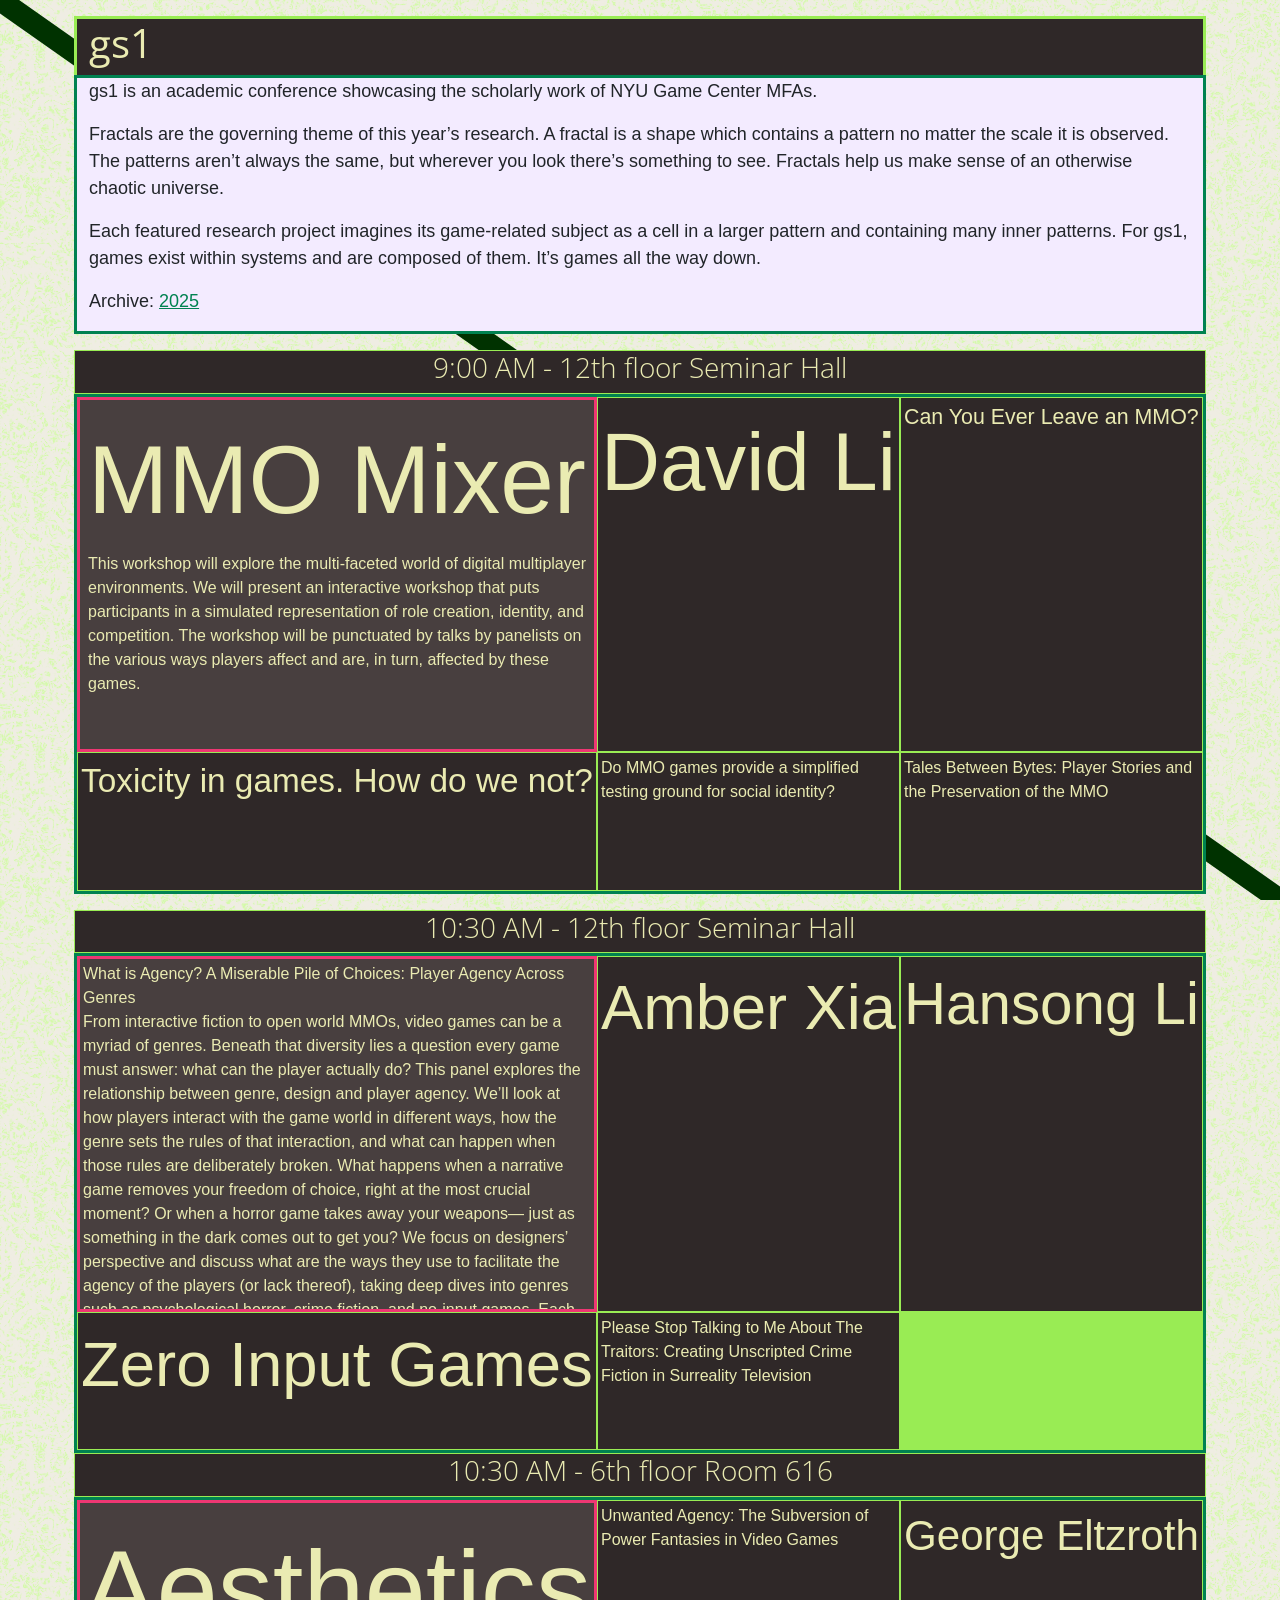
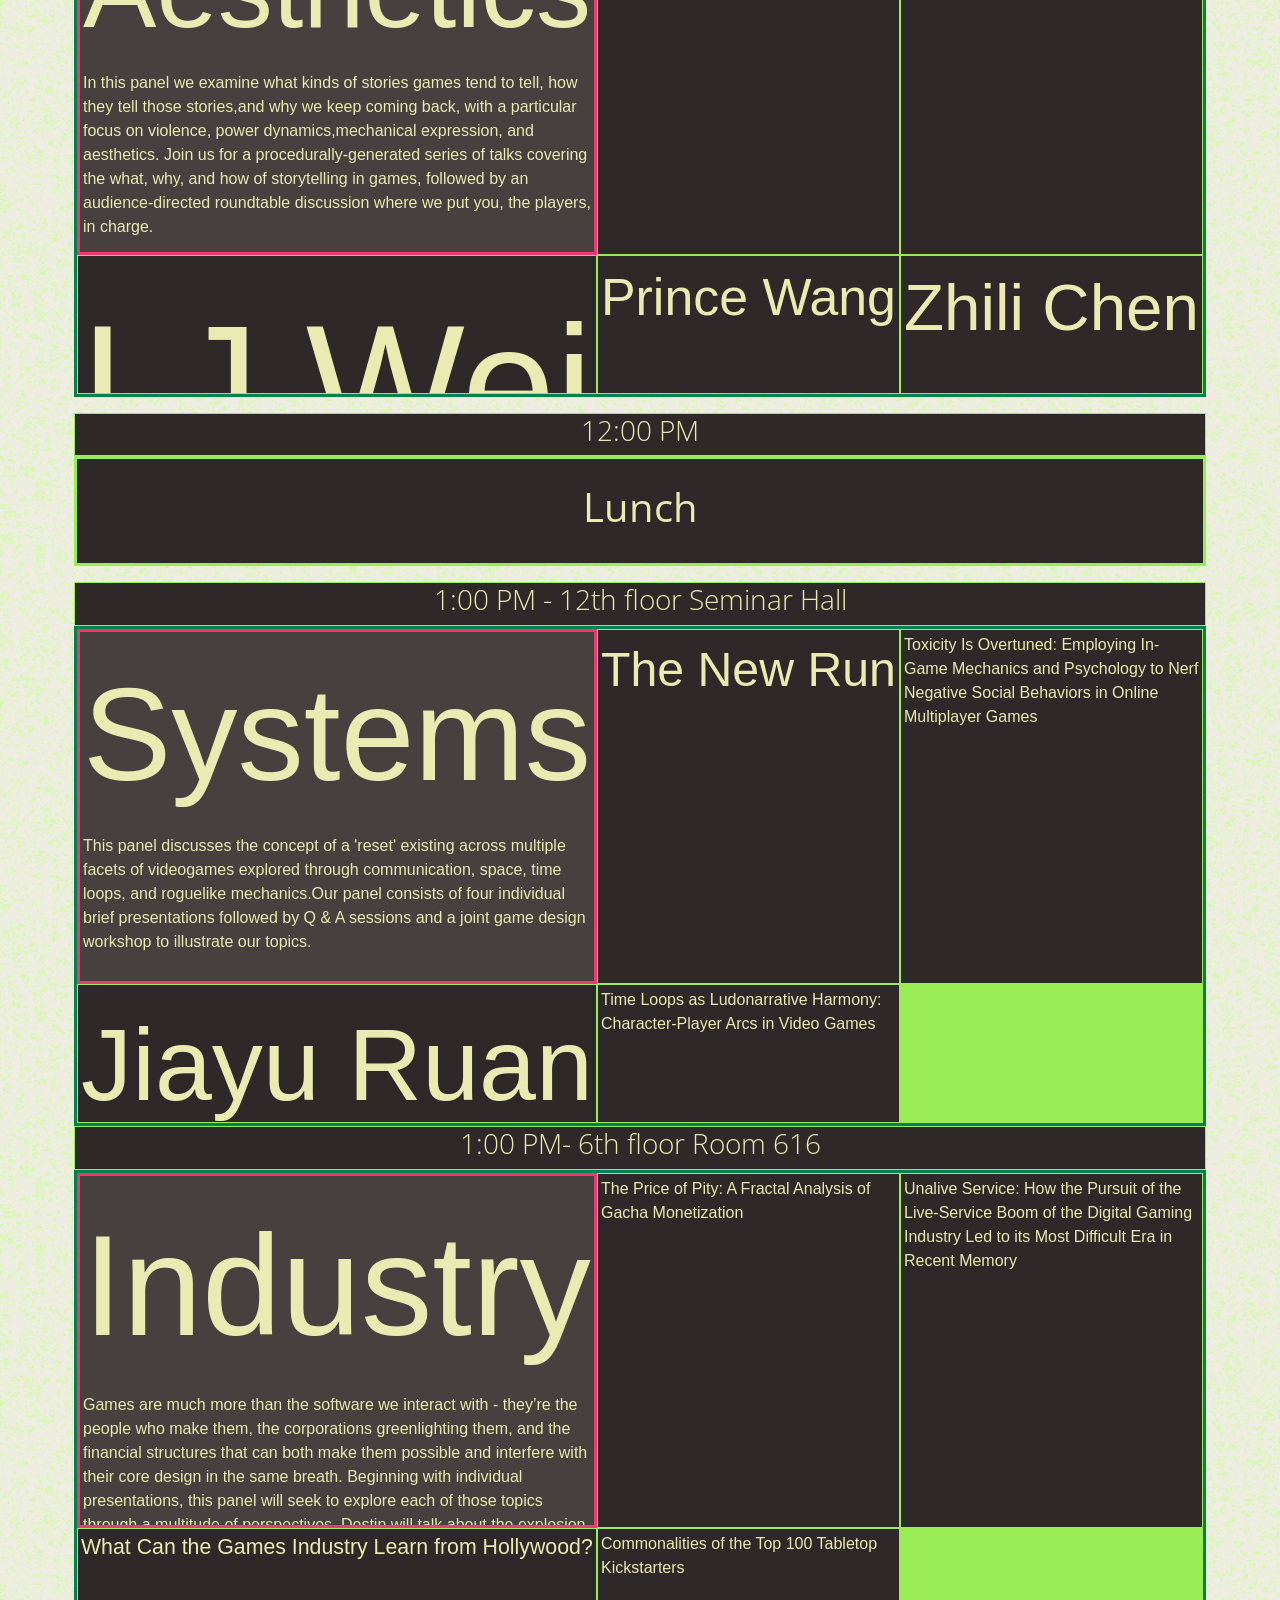
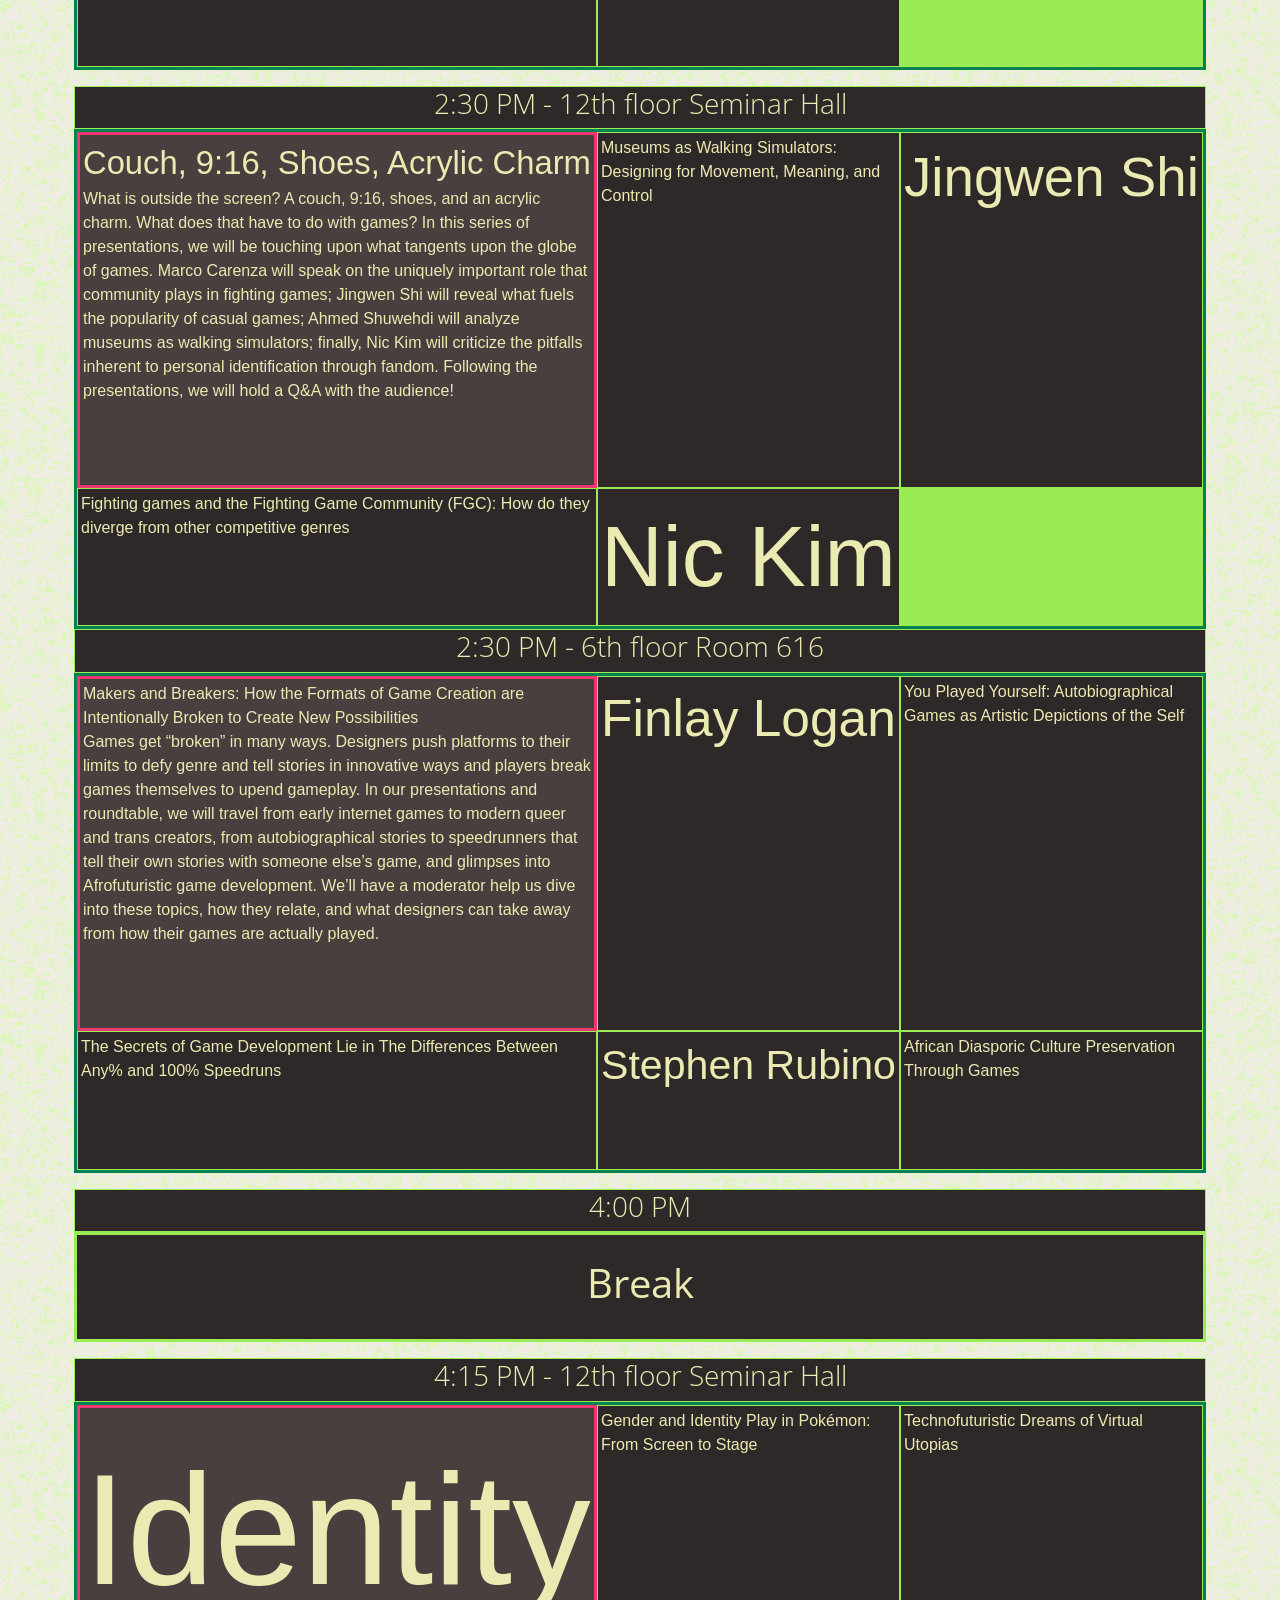
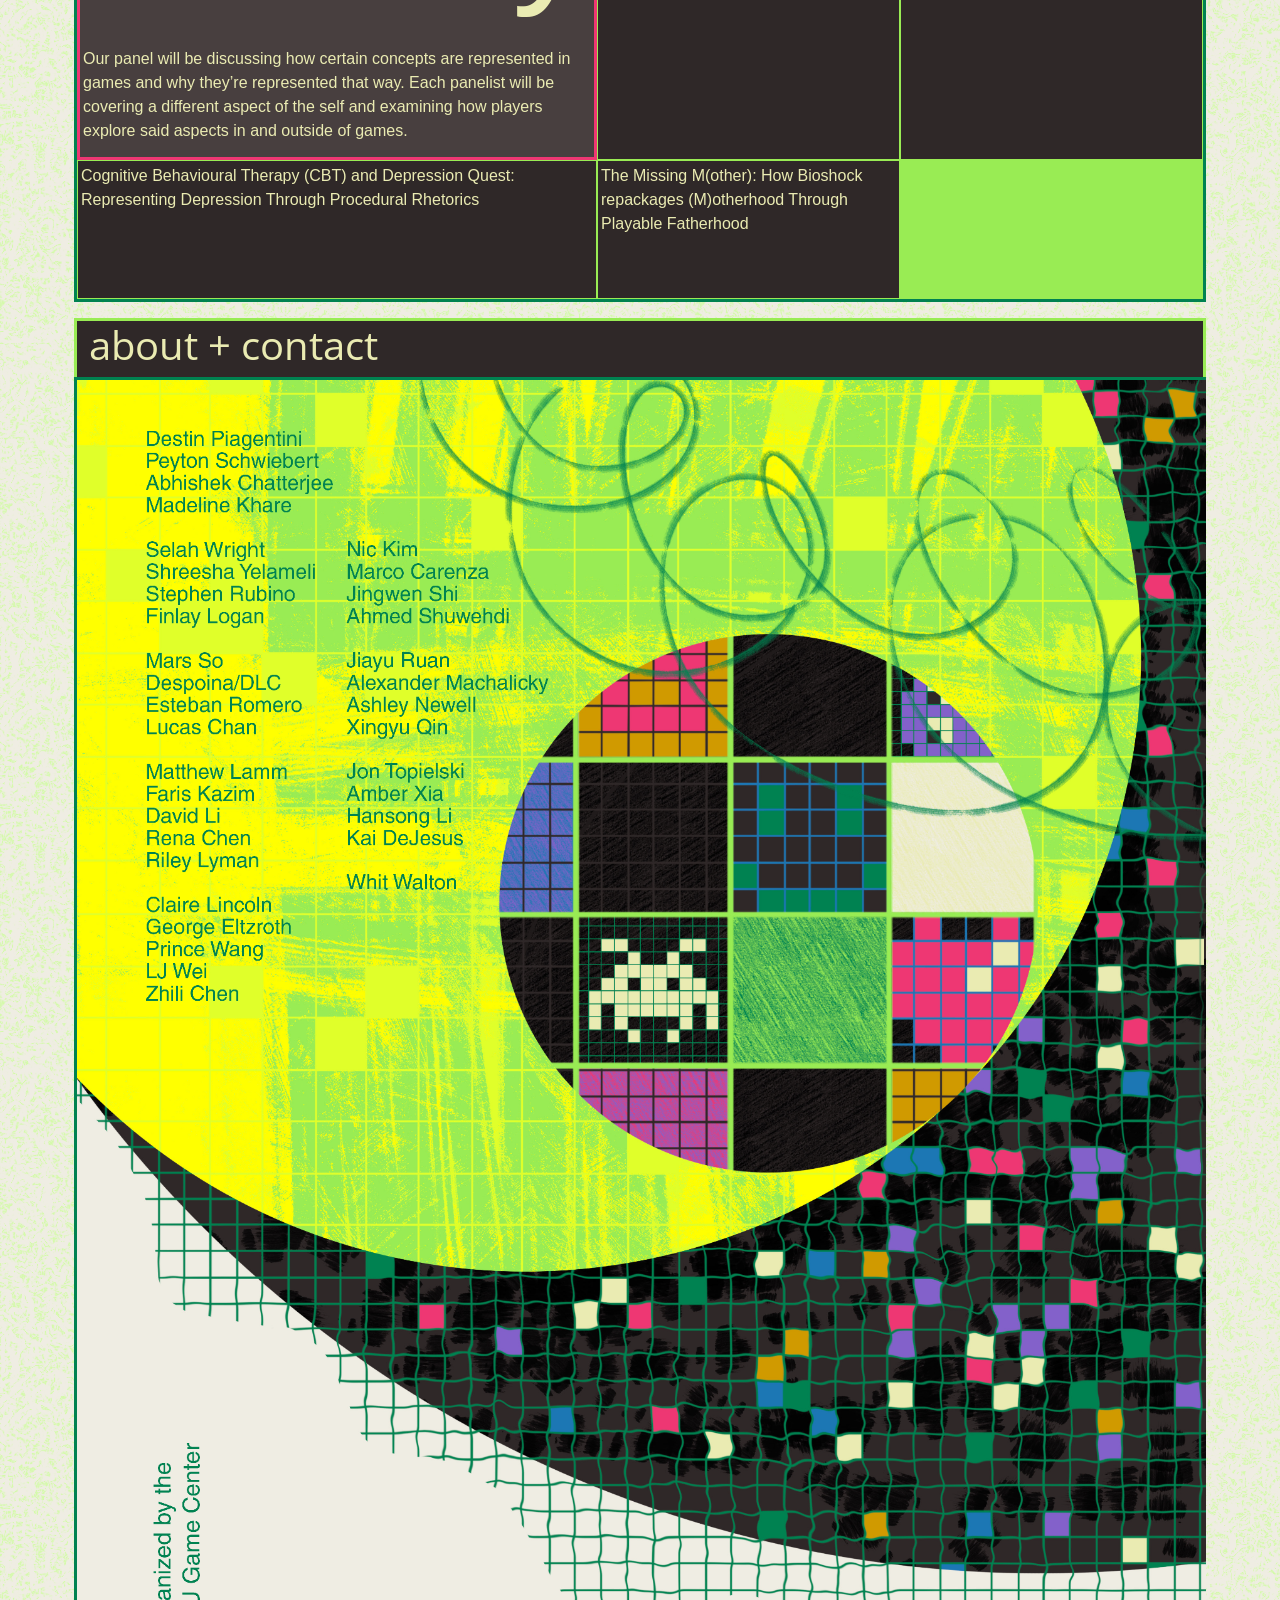
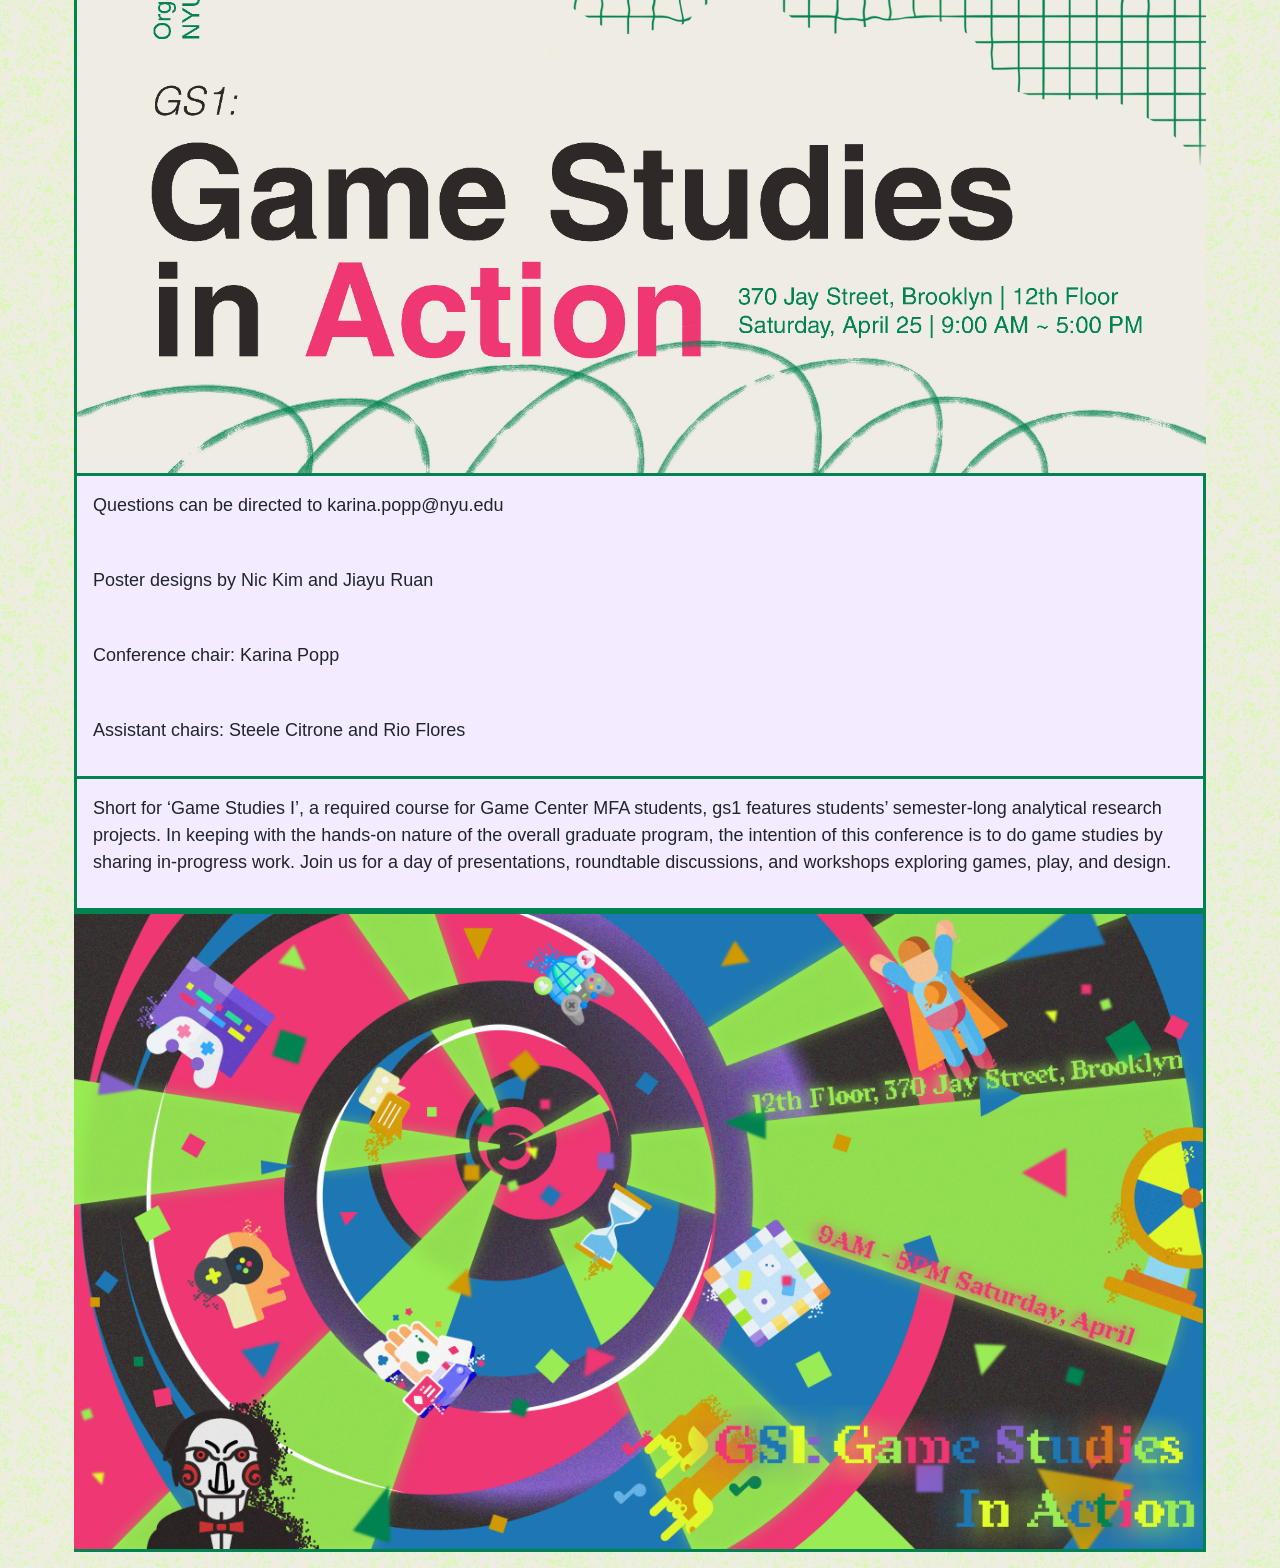
==== commit dbdbc5a7: "updating panels" ====
--- a/index.html
+++ b/index.html
@@ -1,34 +1,5 @@
 <!doctype html>
 <html lang="en">
-
-<!--
-HOW TO USE:
-Each json obj in panels.json has:
-1. title
-2. description
-3. array of individual speakers
-
-Replace:
-1. panel descriptions in panels.json (coming 3/17)
-2. individual abstracts, added throughout week in https://drive.google.com/drive/folders/1XMxZGAt5Wu4XnjyZU5IYmzsmhRu9Z10L?usp=sharing
-
-place the speaker's name  before the abstract in a h3 tag
-if the abstract has multiple paragraphs place them each in a <p> tag
-
-template html for abstracts:
-<h3>Bob Bobberson he/him</h3>
-<p>This is my really amazing talk about...</p>
-<p>And then I'll talk about</p>
-
-the 'titles' field in panels.json doesn't actually do anything 
-titles have to be manually changed here in the html file
-
-to replace titles:
-1. ctrl+f the placeholder title (ex: "Multiplayer" or "Hansong Li")
-2. paste the panel or paper title in BOTH spans it appears in
--->
-
-
 <canvas id="dragon"></canvas>
 
 <head>
@@ -47,17 +18,275 @@
     rel="stylesheet">
   <link rel="stylesheet" href="dragon/dragon.css">
   <script type="text/javascript" src="https://code.jquery.com/jquery-1.7.1.min.js"></script>
-
-
   <!-- Bootstrap core CSS -->
   <link href="../assets/dist/css/bootstrap.min.css" rel="stylesheet">
-
+  <!-- Custom styles for this template -->
   <style>
+
+body{
+  background-image: url('noisebg.svg');
+}
+
+.themed-grid-col {
+  background-color: #99ec54;
+  border: 3px solid #008251;
+  font-family: "Didact Gothic", sans-serif;
+  padding: 0;
+  height: 500px;
+}
+
+.lunch-col {
+  background-color: #2f2828;
+  border: 3px solid #99ec54;
+  color:#eaebb2;
+}
+
+.label-col{
+  background-color: #2f2828;
+  border-style: solid solid none solid;
+  border-width: 3 px;
+  border-color: #99ec54;
+  color:#eaebb2;
+}
+
+.tag-col{
+  display:grid;
+  grid-template-columns: auto auto auto;
+  grid-area: a;
+  font-size:12px;
+  font-weight: 100;
+  font-style: normal;
+  color:#eaebb2;
+  height: 100%;
+}
+
+.tag-col div {
+  background-color: #2f2828;
+  border-color: #99ec54;
+  border-width: 1px;
+  border-style: solid solid solid solid;
+}
+
+.place{
+  grid-area: 1 / 1 / span 20 / span 3;
+  font-size:18px;
+  font-weight: 300;
+  display: flex;
+  align-items: center;
+  justify-content: center;
+}
+
+.tag-col-s div {
+  background-color: #483f3f;
+  border-color: #99ec54;
+  border-width: 1px;
+  border-style: solid solid solid solid;
+}
+
+.papers {
+  --s: 150px;
+  --f: 1.5;
+  display: grid;
+  width: 100%;
+  height: 100%;
+  aspect-ratio: 1;
+  grid-template-columns: repeat(3,auto);
+  padding: 0;
+}
+
+.main{
+  background-color: #483f3f !important;
+}
+
+.papers div{
+  background-color: #2f2828;
+  border-color: #99ec54;
+  border-width: 1px;
+  border-style: solid solid solid solid;
+  color:#eaebb2;
+  aspect-ratio: 1;
+  width: 0;
+  height: 0;
+  min-height: 100%;
+  min-width: 100%;
+  cursor: pointer;
+  transition: .35s linear;
+  overflow: hidden;
+  display: block;
+  padding:3px;
+}
+
+.papers h4{
+  font-style: italic;
+  text-align: justify;
+}
+
+.papers div:hover{
+  width: calc(var(--s) * var(--f));
+  height: calc(var(--s) * var(--f));
+  overflow: scroll;
+}
+
+.papers div.on{
+  width: calc(var(--s) * var(--f));
+  height: calc(var(--s) * var(--f));
+  overflow: scroll;
+  border-color: #ee3773;
+  border-width: 3px;
+}
+
+h1 {
+  font-family: "Open Sans", sans-serif;
+  font-weight: 400;
+  font-style: normal;
+}
+
+h3 {
+  font-family: "Open Sans", sans-serif;
+  font-optical-sizing: auto;
+  font-weight: 300;
+  color:#eaebb2;
+}
+
+h4 {
+  font-family: "Open Sans", sans-serif;
+}
+
+.desc {
+  background-color: rgb(243, 235, 255);
+  border: 3px solid #008251;
+  font-family: "Didact Gothic", sans-serif;
+  font-weight: 400;
+  font-size:18px;
+  font-style: normal;
+}
+
+img{
+  border: 3px solid #008251;
+}
+
+.col-container {
+  display: table;
+  width: 100%;
+}
+
+.tag-col-mob{
+  display: none;
+}
+
+a {
+  color: #008251;
+}
+
+a:visited{
+  color: #ee3773;
+}
+
+.im{
+  display: none;
+}
+
+.text-fit {
+  display: flex;
+  container-type: inline-size;
+
+  --captured-length: initial;
+  --support-sentinel: var(--captured-length, 9999px);
+
+  & > [aria-hidden] {
+    visibility: hidden;
+  }
+
+  & > :not([aria-hidden]) {
+    flex-grow: 1;
+    container-type: inline-size;
+
+    --captured-length: 100cqi;
+    --available-space: var(--captured-length);
+
+    & > * {
+      --support-sentinel: inherit;
+      --captured-length: 100cqi;
+      --ratio: tan(atan2(
+        var(--available-space),
+        var(--available-space) - var(--captured-length)
+      ));
+      --font-size: clamp(
+        1em,
+        1em * var(--ratio),
+        var(--max-font-size, infinity * 1px)
+        -
+        var(--support-sentinel)
+      );
+      inline-size: var(--available-space);
+
+      &:not(.text-fit) {
+        display: block;
+        font-size: var(--font-size);
+
+        @container (inline-size > 0) {
+          white-space: nowrap;
+        }
+      }
+
+      &.text-fit {
+        --captured-length2: var(--font-size);
+        font-variation-settings:
+          'opsz'
+          tan(atan2(var(--captured-length2), 1px));
+      }
+    }
+  }
+}
+
+@property --captured-length {
+  syntax: "<length>";
+  initial-value: 0px;
+  inherits: true;
+}
+
+@property --captured-length2 {
+  syntax: "<length>";
+  initial-value: 0px;
+  inherits: true;
+}
+
+@media screen and (max-width: 1400px) {
+  .tag-col {
+    display: none;
+  }
+
+  .tag-col-mob{
+    display:grid;
+    grid-template-columns: 1fr;
+    font-size:12px;
+    font-weight: 100;
+    font-style: normal;
+    color:#eaebb2;
+    height: 100%;
+  }
+
+  .tag-col-mob div {
+    background-color: #2f2828;
+    border-color: #99ec54;
+    border-width: 1px;
+    border-style: solid solid solid solid;
+  }
+
+  .et {
+    display: none;
+  }
+
+  .id{
+    display: none;
+  }
+
+  .im{
+    display: block;
+  }
+
+}
   </style>
-
-
-  <!-- Custom styles for this template -->
-  <link href="grid.css" rel="stylesheet">
 </head>
 
 <body>
@@ -123,56 +352,55 @@
             <div>9:00 AM</div>
           </div>
         </div>
-          <div class="tag-col-mob p-0 text-center">
-            <div>
-              <h3>9:00 AM - 12th floor Seminar Hall</h3>
-            </div>
-          </div>
+        <div class="tag-col-mob p-0 text-center">
+          <div>
+            <h3>9:00 AM - 12th floor Seminar Hall</h3>
+          </div>
+        </div>
         <div class="col themed-grid-col">
           <div class="container sticky-bottom papers" id="panOne">
-            <div class="on main p-2" onpointerenter="changeText(0, -1, 'panelOneDesc')"
-              onmouseleave="returnText(0, -1, 'panelOneDesc')">
-              <span class="text-fit">
-                <span><span>Multiplayer Games</span></span>
-                <span aria-hidden="true">Multiplayer Games</span>
+            <div class="on main p-2" onpointerenter="changeText(0, -1, 'panelOneDesc')">
+              <span class="text-fit">
+                <span><span>MMO Mixer</span></span>
+                <span aria-hidden="true">MMO Mixer</span>
               </span>
               <p id="panelOneDesc">
               </p>
             </div>
-            <div onpointerenter="changeText(0, 0, 'testOneTwo')" onmouseleave="returnText(0, 0, 'testOneTwo')">
+            <div onpointerenter="changeText(0, 0, 'testOneTwo')" >
               <span class="text-fit">
                 <span><span>David Li</span></span>
                 <span aria-hidden="true">David Li</span>
               </span>
               <p id="testOneTwo"></p>
             </div>
-            <div onpointerenter="changeText(0, 1, 'testTwoTwo')" onmouseleave="returnText(0, 1, 'testTwoTwo')">
-              <span class="text-fit">
-                <span><span>Faris Kazim</span></span>
-                <span aria-hidden="true">Faris Kazim</span>
+            <div onpointerenter="changeText(0, 1, 'testTwoTwo')">
+              <span class="text-fit">
+                <span><span>Can You Ever Leave an MMO?</span></span>
+                <span aria-hidden="true">Can You Ever Leave an MMO?</span>
               </span>
               <p id="testTwoTwo"></p>
             </div>
-            <div onpointerenter="changeText(0, 2, 'testThreeTwo')" onmouseleave="returnText(0, 2, 'testThreeTwo')">
-              <span class="text-fit">
-                <span><span>Matthew Lamm</span></span>
-                <span aria-hidden="true">Matthew Lamm</span>
+            <div onpointerenter="changeText(0, 2, 'testThreeTwo')">
+              <span class="text-fit">
+                <span><span>Toxicity in games. How do we not?</span></span>
+                <span aria-hidden="true">Toxicity in games. How do we not?</span>
               </span>
               <p id="testThreeTwo"></p>
             </div>
-            <div onpointerenter="changeText(0, 3, 'testFourTwo')" onmouseleave="returnText(0, 3, 'testFourTwo')">
+            <div onpointerenter="changeText(0, 3, 'testFourTwo')">
               <span class="text-fit">
                 <span><span>Do MMO games provide a simplified testing ground for social identity?</span></span>
                 <span aria-hidden="true">Do MMO games provide a simplified testing ground for social identity?</span>
               </span>
               <p id="testFourTwo"></p>
             </div>
-            <div onpointerenter="changeText(0, 4, 'testFiveTwo')" onmouseleave="returnText(0, 4, 'testFiveTwo')">
+            <div onpointerenter="changeText(0, 4, 'testFiveTwo')">
               <span class="text-fit">
                 <span><span>Tales Between Bytes: Player Stories and the
-Preservation of the MMO</span></span>
+                    Preservation of the MMO</span></span>
                 <span aria-hidden="true">Tales Between Bytes: Player Stories and the
-Preservation of the MMO</span>
+                  Preservation of the MMO</span>
               </span>
               <p id="testFiveTwo"></p>
             </div>
@@ -223,39 +451,38 @@
         </div>
         <div class="col themed-grid-col">
           <div class="container sticky-bottom papers" id="panTwo">
-            <div class="on main" onpointerenter="changeText(1, -1, 'panelTwoDesc')"
-              onmouseleave="returnText(1, -1, 'panelTwoDesc')">
-              <span class="text-fit">
-                <span><span>Genre</span></span>
-                <span aria-hidden="true">Genre</span>
+            <div class="on main" onpointerenter="changeText(1, -1, 'panelTwoDesc')">
+              <span class="text-fit">
+                <span><span>What is Agency? A Miserable Pile of Choices: Player Agency Across Genres</span></span>
+                <span aria-hidden="true">What is Agency? A Miserable Pile of Choices: Player Agency Across Genres</span>
               </span>
               <p id="panelTwoDesc"> </p>
             </div>
-            <div onpointerenter="changeText(1, 0, 'pTwoOne')" onmouseleave="returnText(1, 0, 'pTwoOne')">
+            <div onpointerenter="changeText(1, 0, 'pTwoOne')">
               <span class="text-fit">
                 <span><span>Amber Xia</span></span>
                 <span aria-hidden="true">Amber Xia</span>
               </span>
               <p id="pTwoOne"></p>
             </div>
-            <div onpointerenter="changeText(1, 1, 'pTwoTwo')" onmouseleave="returnText(1, 1, 'pTwoTwo')">
+            <div onpointerenter="changeText(1, 1, 'pTwoTwo')">
               <span class="text-fit">
                 <span><span>Hansong Li</span></span>
                 <span aria-hidden="true">Hansong Li</span>
               </span>
               <p id="pTwoTwo"></p>
             </div>
-            <div onpointerenter="changeText(1, 2, 'pTwoThree')" onmouseleave="returnText(1, 2, 'pTwoThree')">
-              <span class="text-fit">
-                <span><span>Jon Topielski</span></span>
-                <span aria-hidden="true">Jon Topielski</span>
+            <div onpointerenter="changeText(1, 2, 'pTwoThree')">
+              <span class="text-fit">
+                <span><span>Zero Input Games</span></span>
+                <span aria-hidden="true">Zero Input Games</span>
               </span>
               <p id="pTwoThree"></p>
             </div>
-            <div onpointerenter="changeText(1, 3, 'pTwoFour')" onmouseleave="returnText(1, 3, 'pTwoFour')">
-              <span class="text-fit">
-                <span><span>Kai DeJesus</span></span>
-                <span aria-hidden="true">Kai DeJesus</span>
+            <div onpointerenter="changeText(1, 3, 'pTwoFour')">
+              <span class="text-fit">
+                <span><span>Please Stop Talking to Me About The Traitors: Creating Unscripted Crime Fiction in Surreality Television</span></span>
+                <span aria-hidden="true">Please Stop Talking to Me About The Traitors: Creating Unscripted Crime Fiction in Surreality Television</span>
               </span>
               <p id="pTwoFour"></p>
             </div>
@@ -303,43 +530,42 @@
         </div>
         <div class="col themed-grid-col">
           <div class="container sticky-bottom papers" id="panThree">
-            <div class="on main" onpointerenter="changeText(2, -1, 'panelThreeDesc')"
-              onmouseleave="returnText(2, -1, 'panelThreeDesc')">
+            <div class="on main" onpointerenter="changeText(2, -1, 'panelThreeDesc')">
               <span class="text-fit">
                 <span><span>Aesthetics</span></span>
                 <span aria-hidden="true">Aesthetics</span>
               </span>
               <p id="panelThreeDesc"> </p>
             </div>
-            <div onpointerenter="changeText(2, 0, 'pThreeOne')" onmouseleave="returnText(2, 0, 'pThreeOne')">
-              <span class="text-fit">
-                <span><span>Claire Lincoln</span></span>
-                <span aria-hidden="true">Claire Lincoln</span>
+            <div onpointerenter="changeText(2, 0, 'pThreeOne')">
+              <span class="text-fit">
+                <span><span>Unwanted Agency: The Subversion of Power Fantasies in Video Games</span></span>
+                <span aria-hidden="true">Unwanted Agency: The Subversion of Power Fantasies in Video Games</span>
               </span>
               <p id="pThreeOne"></p>
             </div>
-            <div onpointerenter="changeText(2, 1, 'pThreeTwo')" onmouseleave="returnText(2, 1, 'pThreeTwo')">
+            <div onpointerenter="changeText(2, 1, 'pThreeTwo')">
               <span class="text-fit">
                 <span><span>George Eltzroth</span></span>
                 <span aria-hidden="true">George Eltzroth</span>
               </span>
               <p id="pThreeTwo"></p>
             </div>
-            <div onpointerenter="changeText(2, 2, 'pThreeThree')" onmouseleave="returnText(2, 2, 'pThreeThree')">
+            <div onpointerenter="changeText(2, 2, 'pThreeThree')">
               <span class="text-fit">
                 <span><span>LJ Wei</span></span>
                 <span aria-hidden="true">LJ Wei</span>
               </span>
               <p id="pThreeThree"></p>
             </div>
-            <div onpointerenter="changeText(2, 3, 'pThreeFour')" onmouseleave="returnText(2, 3, 'pThreeFour')">
+            <div onpointerenter="changeText(2, 3, 'pThreeFour')">
               <span class="text-fit">
                 <span><span>Prince Wang</span></span>
                 <span aria-hidden="true">Prince Wang</span>
               </span>
               <p id="pThreeFour"></p>
             </div>
-            <div onpointerenter="changeText(2, 4, 'pThreeFive')" onmouseleave="returnText(2, 4, 'pThreeFive')">
+            <div onpointerenter="changeText(2, 4, 'pThreeFive')">
               <span class="text-fit">
                 <span><span>Zhili Chen</span></span>
                 <span aria-hidden="true">Zhili Chen</span>
@@ -378,6 +604,96 @@
       <div class="row mb-3 justify-content-md-center">
         <div class="col-1 p-0 text-end">
           <div class="tag-col text-center">
+            <div class="place" style="background-color: #483f3f;">12th floor Seminar Hall</div>
+            <div>1:00 PM</div>
+            <div>1:00 PM</div>
+            <div>1:00 PM</div>
+            <div>1:00 PM</div>
+            <div>1:00 PM</div>
+            <div>1:00 PM</div>
+            <div>1:00 PM</div>
+            <div>1:00 PM</div>
+            <div>1:00 PM</div>
+            <div>1:00 PM</div>
+            <div>1:00 PM</div>
+            <div>1:00 PM</div>
+            <div>1:00 PM</div>
+            <div>1:00 PM</div>
+            <div>1:00 PM</div>
+            <div>1:00 PM</div>
+            <div>1:00 PM</div>
+            <div>1:00 PM</div>
+            <div>1:00 PM</div>
+            <div>1:00 PM</div>
+            <div>1:00 PM</div>
+            <div>1:00 PM</div>
+            <div>1:00 PM</div>
+            <div>1:00 PM</div>
+            <div>1:00 PM</div>
+            <div>1:00 PM</div>
+            <div>1:00 PM</div>
+            <div>1:00 PM</div>
+            <div>1:00 PM</div>
+            <div>1:00 PM</div>
+          </div>
+        </div>
+        <div class="tag-col-mob p-0 text-center">
+          <div>
+            <h3>1:00 PM - 12th floor Seminar Hall</h3>
+          </div>
+        </div>
+        <div class="col themed-grid-col">
+          <div class="container sticky-bottom papers" id="panFive">
+            <div class="on main" onpointerenter="changeText(4, -1, 'panelFiveDesc')">
+              <span class="text-fit">
+                <span><span>Systems</span></span>
+                <span aria-hidden="true">Systems</span>
+              </span>
+              <p id="panelFiveDesc"> </p>
+            </div>
+            <div onpointerenter="changeText(4, 0, 'pFiveOne')">
+              <span class="text-fit">
+                <span><span>The New Run</span></span>
+                <span aria-hidden="true">The New Run</span>
+              </span>
+              <p id="pFiveOne"></p>
+            </div>
+            <div onpointerenter="changeText(4, 1, 'pFiveTwo')">
+              <span class="text-fit">
+                <span><span>Toxicity Is Overtuned: Employing In-Game Mechanics and Psychology to Nerf Negative Social
+                    Behaviors in Online Multiplayer Games</span></span>
+                <span aria-hidden="true">Toxicity Is Overtuned: Employing In-Game Mechanics and Psychology to Nerf
+                  Negative Social Behaviors in Online Multiplayer Games</span>
+              </span>
+              <p id="pFiveTwo"></p>
+            </div>
+            <div onpointerenter="changeText(4, 2, 'pFiveThree')">
+              <span class="text-fit">
+                <span><span>Jiayu Ruan</span></span>
+                <span aria-hidden="true">Jiayu Ruan</span>
+              </span>
+              <p id="pFiveThree"></p>
+            </div>
+            <div onpointerenter="changeText(4, 3, 'pFiveFour')">
+              <span class="text-fit">
+                <span><span>Time Loops as Ludonarrative Harmony: Character-Player Arcs in Video Games</span></span>
+                <span aria-hidden="true">Time Loops as Ludonarrative Harmony: Character-Player Arcs in Video
+                  Games</span>
+              </span>
+              <p id="pFiveFour"></p>
+            </div>
+          </div>
+        </div>
+
+
+        <div class="col-1 p-0 text-end et">
+          <div class="tag-col text-center">
+            <!--<div>1:00 PM</div>
+            <div>1:00 PM</div>
+            <div>1:00 PM</div>
+            <div>1:00 PM</div>
+            <div>1:00 PM</div>
+            <div>1:00 PM</div>-->
             <div class="place" style="background-color: #483f3f;">6th floor Room 616</div>
             <div>1:00 PM</div>
             <div>1:00 PM</div>
@@ -419,40 +735,40 @@
         </div>
         <div class="col themed-grid-col ">
           <div class="container sticky-bottom papers" id="panFour">
-            <div class="on main" onpointerenter="changeText(3, -1, 'panelFourDesc')"
-              onmouseleave="returnText(4, -1, 'panelFourDesc')">
+            <div class="on main" onpointerenter="changeText(3, -1, 'panelFourDesc')">
               <span class="text-fit">
                 <span><span>Industry</span></span>
                 <span aria-hidden="true">Industry</span>
               </span>
               <p id="panelFourDesc"> </p>
             </div>
-            <div onpointerenter="changeText(3, 0, 'pFourOne')" onmouseleave="returnText(4, 0, 'pFourOne')">
+            <div onpointerenter="changeText(3, 0, 'pFourOne')">
               <span class="text-fit">
                 <span><span>The Price of Pity: A Fractal Analysis of Gacha Monetization</span></span>
                 <span aria-hidden="true">The Price of Pity: A Fractal Analysis of Gacha Monetization</span>
               </span>
               <p id="pFourOne"></p>
             </div>
-            <div onpointerenter="changeText(3, 1, 'pFourTwo')" onmouseleave="returnText(4, 1, 'pFourTwo')">
+            <div onpointerenter="changeText(3, 1, 'pFourTwo')">
               <span class="text-fit">
                 <span><span>Unalive Service: How the Pursuit of the Live-Service Boom of the Digital Gaming Industry Led
 
-to its Most Difficult Era in Recent Memory</span></span>
-                <span aria-hidden="true">Unalive Service: How the Pursuit of the Live-Service Boom of the Digital Gaming Industry Led
-
-to its Most Difficult Era in Recent Memory</span>
+                    to its Most Difficult Era in Recent Memory</span></span>
+                <span aria-hidden="true">Unalive Service: How the Pursuit of the Live-Service Boom of the Digital Gaming
+                  Industry Led
+
+                  to its Most Difficult Era in Recent Memory</span>
               </span>
               <p id="pFourTwo"></p>
             </div>
-            <div onpointerenter="changeText(3, 2, 'pFourThree')" onmouseleave="returnText(4, 2, 'pFourThree')">
+            <div onpointerenter="changeText(3, 2, 'pFourThree')">
               <span class="text-fit">
                 <span><span>What Can the Games Industry Learn from Hollywood?</span></span>
                 <span aria-hidden="true">What Can the Games Industry Learn from Hollywood?</span>
               </span>
               <p id="pFourThree"></p>
             </div>
-            <div onpointerenter="changeText(3, 3, 'pFourFour')" onmouseleave="returnText(4, 3, 'pFourFour')">
+            <div onpointerenter="changeText(3, 3, 'pFourFour')">
               <span class="text-fit">
                 <span><span>Commonalities of the Top 100 Tabletop Kickstarters</span></span>
                 <span aria-hidden="true">Commonalities of the Top 100 Tabletop Kickstarters</span>
@@ -461,97 +777,104 @@
             </div>
           </div>
         </div>
-        <div class="col-1 p-0 text-end et">
-          <div class="tag-col text-center">
-            <!--<div>1:00 PM</div>
-            <div>1:00 PM</div>
-            <div>1:00 PM</div>
-            <div>1:00 PM</div>
-            <div>1:00 PM</div>
-            <div>1:00 PM</div>-->
-            <div class="place" style="background-color: #483f3f;">12th floor Seminar Hall</div>
-            <div>1:00 PM</div>
-            <div>1:00 PM</div>
-            <div>1:00 PM</div>
-            <div>1:00 PM</div>
-            <div>1:00 PM</div>
-            <div>1:00 PM</div>
-            <div>1:00 PM</div>
-            <div>1:00 PM</div>
-            <div>1:00 PM</div>
-            <div>1:00 PM</div>
-            <div>1:00 PM</div>
-            <div>1:00 PM</div>
-            <div>1:00 PM</div>
-            <div>1:00 PM</div>
-            <div>1:00 PM</div>
-            <div>1:00 PM</div>
-            <div>1:00 PM</div>
-            <div>1:00 PM</div>
-            <div>1:00 PM</div>
-            <div>1:00 PM</div>
-            <div>1:00 PM</div>
-            <div>1:00 PM</div>
-            <div>1:00 PM</div>
-            <div>1:00 PM</div>
-            <div>1:00 PM</div>
-            <div>1:00 PM</div>
-            <div>1:00 PM</div>
-            <div>1:00 PM</div>
-            <div>1:00 PM</div>
-            <div>1:00 PM</div>
-          </div>
-        </div>
-        <div class="tag-col-mob p-0 text-center">
-          <div>
-            <h3>1:00 PM - 12th floor Seminar Hall</h3>
-          </div>
-        </div>
-        <div class="col themed-grid-col">
-          <div class="container sticky-bottom papers" id="panFive">
-            <div class="on main" onpointerenter="changeText(4, -1, 'panelFiveDesc')"
-              onmouseleave="returnText(5, -1, 'panelFiveDesc')">
-              <span class="text-fit">
-                <span><span>Systems</span></span>
-                <span aria-hidden="true">Systems</span>
-              </span>
-              <p id="panelFiveDesc"> </p>
-            </div>
-            <div onpointerenter="changeText(4, 0, 'pFiveOne')" onmouseleave="returnText(5, 0, 'pFiveOne')">
-              <span class="text-fit">
-                <span><span>The New Run</span></span>
-                <span aria-hidden="true">The New Run</span>
-              </span>
-              <p id="pFiveOne"></p>
-            </div>
-            <div onpointerenter="changeText(4, 1, 'pFiveTwo')" onmouseleave="returnText(5, 1, 'pFiveTwo')">
-              <span class="text-fit">
-                <span><span>Toxicity Is Overtuned: Employing In-Game Mechanics and Psychology to Nerf Negative Social Behaviors in Online Multiplayer Games</span></span>
-                <span aria-hidden="true">Toxicity Is Overtuned: Employing In-Game Mechanics and Psychology to Nerf Negative Social Behaviors in Online Multiplayer Games</span>
-              </span>
-              <p id="pFiveTwo"></p>
-            </div>
-            <div onpointerenter="changeText(4, 2, 'pFiveThree')" onmouseleave="returnText(5, 2, 'pFiveThree')">
-              <span class="text-fit">
-                <span><span>Jiayu Ruan</span></span>
-                <span aria-hidden="true">Jiayu Ruan</span>
-              </span>
-              <p id="pFiveThree"></p>
-            </div>
-            <div onpointerenter="changeText(4, 3, 'pFiveFour')" onmouseleave="returnText(5, 3, 'pFiveFour')">
-              <span class="text-fit">
-                <span><span>Time Loops as Ludonarrative Harmony: Character-Player Arcs in Video Games</span></span>
-                <span aria-hidden="true">Time Loops as Ludonarrative Harmony: Character-Player Arcs in Video Games</span>
-              </span>
-              <p id="pFiveFour"></p>
-            </div>
-          </div>
-        </div>
+
+
+
+
+
+
       </div>
 
       <div class="row mb-3 justify-content-md-center">
         <div class="col-1 p-0 text-end">
           <div class="tag-col text-center">
+            <div class="place" style="background-color: #483f3f;">12th floor Seminar Hall</div>
+            <div>2:30 PM</div>
+            <div>2:30 PM</div>
+            <div>2:30 PM</div>
+            <div>2:30 PM</div>
+            <div>2:30 PM</div>
+            <div>2:30 PM</div>
+            <div>2:30 PM</div>
+            <div>2:30 PM</div>
+            <div>2:30 PM</div>
+            <div>2:30 PM</div>
+            <div>2:30 PM</div>
+            <div>2:30 PM</div>
+            <div>2:30 PM</div>
+            <div>2:30 PM</div>
+            <div>2:30 PM</div>
+            <div>2:30 PM</div>
+            <div>2:30 PM</div>
+            <div>2:30 PM</div>
+            <div>2:30 PM</div>
+            <div>2:30 PM</div>
+            <div>2:30 PM</div>
+            <div>2:30 PM</div>
+            <div>2:30 PM</div>
+            <div>2:30 PM</div>
+            <div>2:30 PM</div>
+            <div>2:30 PM</div>
+            <div>2:30 PM</div>
+            <div>2:30 PM</div>
+            <div>2:30 PM</div>
+            <div>2:30 PM</div>
+          </div>
+        </div>
+        <div class="tag-col-mob p-0 text-center">
+          <div>
+            <h3>2:30 PM - 12th floor Seminar Hall</h3>
+          </div>
+        </div>
+        <div class="col themed-grid-col">
+          <div class="container sticky-bottom papers" id="panSeven">
+            <div class="on main" onpointerenter="changeText(6, -1, 'panelSevenDesc')">
+              <span class="text-fit">
+                <span><span>Couch, 9:16, Shoes, Acrylic Charm</span></span>
+                <span aria-hidden="true">Couch, 9:16, Shoes, Acrylic Charm</span>
+              </span>
+              <p id="panelSevenDesc"> </p>
+            </div>
+            <div onpointerenter="changeText(6, 0, 'pSevenOne')">
+              <span class="text-fit">
+                <span><span>Museums as Walking Simulators: Designing for Movement, Meaning, and Control</span></span>
+                <span aria-hidden="true">Museums as Walking Simulators: Designing for Movement, Meaning, and
+                  Control</span>
+              </span>
+              <p id="pSevenOne"></p>
+            </div>
+            <div onpointerenter="changeText(6, 1, 'pSevenTwo')">
+              <span class="text-fit">
+                <span><span>Jingwen Shi</span></span>
+                <span aria-hidden="true">Jingwen Shi</span>
+              </span>
+              <p id="pSevenTwo"></p>
+            </div>
+            <div onpointerenter="changeText(6, 2, 'pSevenThree')">
+              <span class="text-fit">
+                <span><span>Fighting games and the Fighting Game Community (FGC): How do they diverge from other competitive genres</span></span>
+                <span aria-hidden="true">Fighting games and the Fighting Game Community (FGC): How do they diverge from other competitive genres</span>
+              </span>
+              <p id="pSevenThree"></p>
+            </div>
+            <div onpointerenter="changeText(6, 3, 'pSevenFour')">
+              <span class="text-fit">
+                <span><span>Nic Kim</span></span>
+                <span aria-hidden="true">Nic Kim</span>
+              </span>
+              <p id="pSevenFour"></p>
+            </div>
+          </div>
+        </div>
+
+        <div class="col-1 p-0 text-end et">
+          <div class="tag-col text-center">
+            <!--<div>2:30 PM</div>
+            <div>2:30 PM</div>
+            <div>2:30 PM</div>
+            <div>2:30 PM</div>
+            <div>2:30 PM</div>
+            <div>2:30 PM</div>-->
             <div class="place" style="background-color: #483f3f;">6th floor Room 616</div>
             <div>2:30 PM</div>
             <div>2:30 PM</div>
@@ -593,134 +916,52 @@
         </div>
         <div class="col themed-grid-col">
           <div class="container sticky-bottom papers" id="panSix">
-            <div class="on main" onpointerenter="changeText(5, -1, 'panelSixDesc')"
-              onmouseleave="returnText(6, -1, 'panelSixDesc')">
-              <span class="text-fit">
-                <span><span>Makers and Breakers: How the Formats of Game Creation are Intentionally Broken to Create New Possibilities</span></span>
-                <span aria-hidden="true">Makers and Breakers: How the Formats of Game Creation are Intentionally Broken to Create New Possibilities</span>
+            <div class="on main" onpointerenter="changeText(5, -1, 'panelSixDesc')">
+              <span class="text-fit">
+                <span><span>Makers and Breakers: How the Formats of Game Creation are Intentionally Broken to Create New
+                    Possibilities</span></span>
+                <span aria-hidden="true">Makers and Breakers: How the Formats of Game Creation are Intentionally Broken
+                  to Create New Possibilities</span>
               </span>
               <p id="panelSixDesc"> </p>
             </div>
-            <div onpointerenter="changeText(5, 0, 'pSixOne')" onmouseleave="returnText(6, 0, 'pSixOne')">
+            <div onpointerenter="changeText(5, 0, 'pSixOne')">
               <span class="text-fit">
                 <span><span>Finlay Logan</span></span>
                 <span aria-hidden="true">Finlay Logan</span>
               </span>
               <p id="pSixOne"></p>
             </div>
-            <div onpointerenter="changeText(5, 1, 'pSixTwo')" onmouseleave="returnText(6, 1, 'pSixTwo')">
+            <div onpointerenter="changeText(5, 1, 'pSixTwo')">
               <span class="text-fit">
                 <span><span>You Played Yourself: Autobiographical Games as Artistic Depictions of the Self</span></span>
-                <span aria-hidden="true">You Played Yourself: Autobiographical Games as Artistic Depictions of the Self</span>
+                <span aria-hidden="true">You Played Yourself: Autobiographical Games as Artistic Depictions of the
+                  Self</span>
               </span>
               <p id="pSixTwo"></p>
             </div>
-            <div onpointerenter="changeText(5, 2, 'pSixThree')" onmouseleave="returnText(6, 2, 'pSixThree')">
-              <span class="text-fit">
-                <span><span>Shreesha Yelameli</span></span>
-                <span aria-hidden="true">Shreesha Yelameli</span>
+            <div onpointerenter="changeText(5, 2, 'pSixThree')">
+              <span class="text-fit">
+                <span><span>The Secrets of Game Development Lie in The Differences Between Any% and 100%
+                    Speedruns</span></span>
+                <span aria-hidden="true">The Secrets of Game Development Lie in The Differences Between Any% and 100%
+                  Speedruns</span>
               </span>
               <p id="pSixThree"></p>
             </div>
-            <div onpointerenter="changeText(5, 3, 'pSixFour')" onmouseleave="returnText(6, 3, 'pSixFour')">
+            <div onpointerenter="changeText(5, 3, 'pSixFour')">
               <span class="text-fit">
                 <span><span>Stephen Rubino</span></span>
                 <span aria-hidden="true">Stephen Rubino</span>
               </span>
               <p id="pSixFour"></p>
             </div>
-            <div onpointerenter="changeText(5, 4, 'pSixFive')" onmouseleave="returnText(6, 4, 'pSixFive')">
+            <div onpointerenter="changeText(5, 4, 'pSixFive')">
               <span class="text-fit">
                 <span><span>African Diasporic Culture Preservation Through Games</span></span>
                 <span aria-hidden="true">African Diasporic Culture Preservation Through Games</span>
               </span>
               <p id="pSixFive"></p>
-            </div>
-          </div>
-        </div>
-        <div class="col-1 p-0 text-end et">
-          <div class="tag-col text-center">
-            <!--<div>2:30 PM</div>
-            <div>2:30 PM</div>
-            <div>2:30 PM</div>
-            <div>2:30 PM</div>
-            <div>2:30 PM</div>
-            <div>2:30 PM</div>-->
-            <div class="place" style="background-color: #483f3f;">12th floor Seminar Hall</div>
-            <div>2:30 PM</div>
-            <div>2:30 PM</div>
-            <div>2:30 PM</div>
-            <div>2:30 PM</div>
-            <div>2:30 PM</div>
-            <div>2:30 PM</div>
-            <div>2:30 PM</div>
-            <div>2:30 PM</div>
-            <div>2:30 PM</div>
-            <div>2:30 PM</div>
-            <div>2:30 PM</div>
-            <div>2:30 PM</div>
-            <div>2:30 PM</div>
-            <div>2:30 PM</div>
-            <div>2:30 PM</div>
-            <div>2:30 PM</div>
-            <div>2:30 PM</div>
-            <div>2:30 PM</div>
-            <div>2:30 PM</div>
-            <div>2:30 PM</div>
-            <div>2:30 PM</div>
-            <div>2:30 PM</div>
-            <div>2:30 PM</div>
-            <div>2:30 PM</div>
-            <div>2:30 PM</div>
-            <div>2:30 PM</div>
-            <div>2:30 PM</div>
-            <div>2:30 PM</div>
-            <div>2:30 PM</div>
-            <div>2:30 PM</div>
-          </div>
-        </div>
-        <div class="tag-col-mob p-0 text-center">
-          <div>
-            <h3>2:30 PM - 12th floor Seminar Hall</h3>
-          </div>
-        </div>
-        <div class="col themed-grid-col">
-          <div class="container sticky-bottom papers" id="panSeven">
-            <div class="on main" onpointerenter="changeText(6, -1, 'panelSevenDesc')"
-              onmouseleave="returnText(7, -1, 'panelSevenDesc')">
-              <span class="text-fit">
-                <span><span>Couch, 9:16, Shoes, Acrylic Charm</span></span>
-                <span aria-hidden="true">Couch, 9:16, Shoes, Acrylic Charm</span>
-              </span>
-              <p id="panelSevenDesc"> </p>
-            </div>
-            <div onpointerenter="changeText(6, 0, 'pSevenOne')" onmouseleave="returnText(7, 0, 'pSevenOne')">
-              <span class="text-fit">
-                <span><span>Museums as Walking Simulators: Designing for Movement, Meaning, and Control</span></span>
-                <span aria-hidden="true">Museums as Walking Simulators: Designing for Movement, Meaning, and Control</span>
-              </span>
-              <p id="pSevenOne"></p>
-            </div>
-            <div onpointerenter="changeText(6, 1, 'pSevenTwo')" onmouseleave="returnText(7, 1, 'pSevenTwo')">
-              <span class="text-fit">
-                <span><span>Jingwen Shi</span></span>
-                <span aria-hidden="true">Jingwen Shi</span>
-              </span>
-              <p id="pSevenTwo"></p>
-            </div>
-            <div onpointerenter="changeText(6, 2, 'pSevenThree')" onmouseleave="returnText(7, 2, 'pSevenThree')">
-              <span class="text-fit">
-                <span><span>Fighting Games and the Fighting Game Community (FGC): How Do They Diverge From Other Competitive Genres and Communities?</span></span>
-                <span aria-hidden="true">Fighting Games and the Fighting Game Community (FGC): How Do They Diverge From Other Competitive Genres and Communities?</span>
-              </span>
-              <p id="pSevenThree"></p>
-            </div>
-            <div onpointerenter="changeText(6, 3, 'pSevenFour')" onmouseleave="returnText(7, 3, 'pSevenFour')">
-              <span class="text-fit">
-                <span><span>Nic Kim</span></span>
-                <span aria-hidden="true">Nic Kim</span>
-              </span>
-              <p id="pSevenFour"></p>
             </div>
           </div>
         </div>
@@ -794,39 +1035,42 @@
         </div>
         <div class="col themed-grid-col">
           <div class="container sticky-bottom papers" id="panEight">
-            <div class="on main" onpointerenter="changeText(7, -1, 'panelEightDesc')"
-              onmouseleave="returnText(8, -1, 'panelEightDesc')">
+            <div class="on main" onpointerenter="changeText(7, -1, 'panelEightDesc')">
               <span class="text-fit">
                 <span><span>Identity</span></span>
                 <span aria-hidden="true">Identity</span>
               </span>
               <p id="panelEightDesc"> </p>
             </div>
-            <div onpointerenter="changeText(7, 0, 'pEightOne')" onmouseleave="returnText(8, 0, 'pEightOne')">
+            <div onpointerenter="changeText(7, 0, 'pEightOne')">
               <span class="text-fit">
                 <span><span>Gender and Identity Play in Pokémon: From Screen to Stage</span></span>
                 <span aria-hidden="true">Gender and Identity Play in Pokémon: From Screen to Stage</span>
               </span>
               <p id="pEightOne"></p>
             </div>
-            <div onpointerenter="changeText(7, 1, 'pEightTwo')" onmouseleave="returnText(8, 1, 'pEightTwo')">
+            <div onpointerenter="changeText(7, 1, 'pEightTwo')">
               <span class="text-fit">
                 <span><span>Technofuturistic Dreams of Virtual Utopias</span></span>
                 <span aria-hidden="true">Technofuturistic Dreams of Virtual Utopias</span>
               </span>
               <p id="pEightTwo"></p>
             </div>
-            <div onpointerenter="changeText(7, 2, 'pEightThree')" onmouseleave="returnText(8, 2, 'pEightThree')">
-              <span class="text-fit">
-                <span><span>Cognitive Behavioural Therapy (CBT) and Depression Quest: Representing Depression Through Procedural Rhetorics</span></span>
-                <span aria-hidden="true">Cognitive Behavioural Therapy (CBT) and Depression Quest: Representing Depression Through Procedural Rhetorics</span>
+            <div onpointerenter="changeText(7, 2, 'pEightThree')">
+              <span class="text-fit">
+                <span><span>Cognitive Behavioural Therapy (CBT) and Depression Quest: Representing Depression Through
+                    Procedural Rhetorics</span></span>
+                <span aria-hidden="true">Cognitive Behavioural Therapy (CBT) and Depression Quest: Representing
+                  Depression Through Procedural Rhetorics</span>
               </span>
               <p id="pEightThree"></p>
             </div>
-            <div onpointerenter="changeText(7, 3, 'pEightFour')" onmouseleave="returnText(8, 3, 'pEightFour')">
-              <span class="text-fit">
-                <span><span>The Missing M(other): How Bioshock repackages (M)otherhood Through Playable Fatherhood</span></span>
-                <span aria-hidden="true">The Missing M(other): How Bioshock repackages (M)otherhood Through Playable Fatherhood</span>
+            <div onpointerenter="changeText(7, 3, 'pEightFour')">
+              <span class="text-fit">
+                <span><span>The Missing M(other): How Bioshock repackages (M)otherhood Through Playable
+                    Fatherhood</span></span>
+                <span aria-hidden="true">The Missing M(other): How Bioshock repackages (M)otherhood Through Playable
+                  Fatherhood</span>
               </span>
               <p id="pEightFour"></p>
             </div>
@@ -844,7 +1088,8 @@
         <div class="col p-0 desc" style="border-style: solid solid none solid;">
           <p class="p-3">Questions can be directed to karina.popp@nyu.edu</p>
           <p class="p-3">Poster designs by Nic Kim and Jiayu Ruan</p>
-          <p class="p-3">Organized by Karina Popp with assistance from Steele Citrone and Rio Flores</p>
+          <p class="p-3">Conference chair: Karina Popp</p>
+          <p class="p-3">Assistant chairs: Steele Citrone and Rio Flores </p>
         </div>
       </div>
       <div class="row">
@@ -853,7 +1098,7 @@
             Short for ‘Game Studies I’, a required course for Game Center MFA students, gs1 features students’
             semester-long analytical research projects. In keeping with the hands-on nature of the overall graduate
             program, the intention of this conference is to do game studies by sharing in-progress work. Join us for a
-            day of presentations, roundtables, and workshops exploring games, play, and design.
+            day of presentations, roundtable discussions, and workshops exploring games, play, and design.
           </p>
         </div>
         <img class="col-3 p-0 id" style="border-style: solid solid solid none;" src="p1.png" class="img-fluid">
@@ -864,7 +1109,7 @@
     </div>
   </main>
 
-  <script src='dragon/dragon.js'></script>
+  <script src='dragon/dragon.min.js'></script>
   <script type="text/javascript" src="./panels.json"></script>
   <script type="text/javascript" src="./script.js"></script>
   <script>
@@ -877,4 +1122,4 @@
   </script>
 </body>
 
-</html>
+</html>
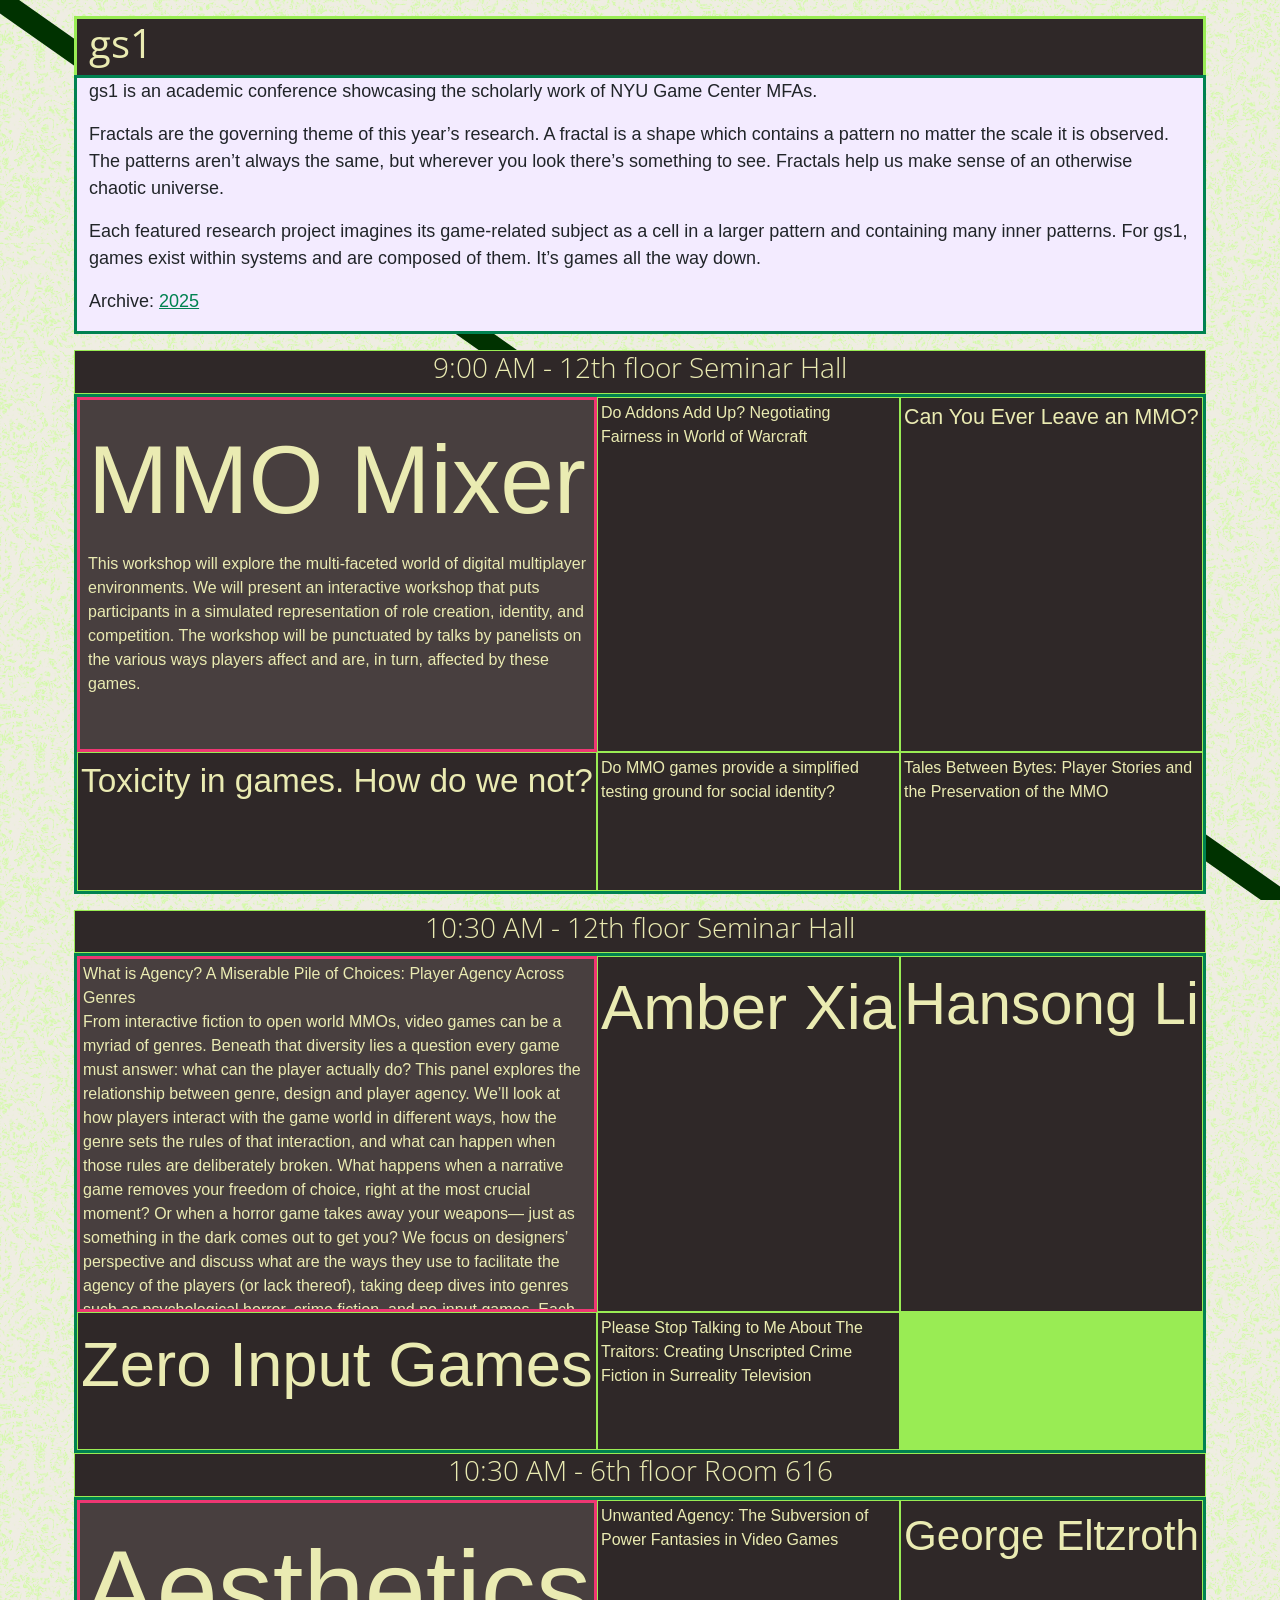
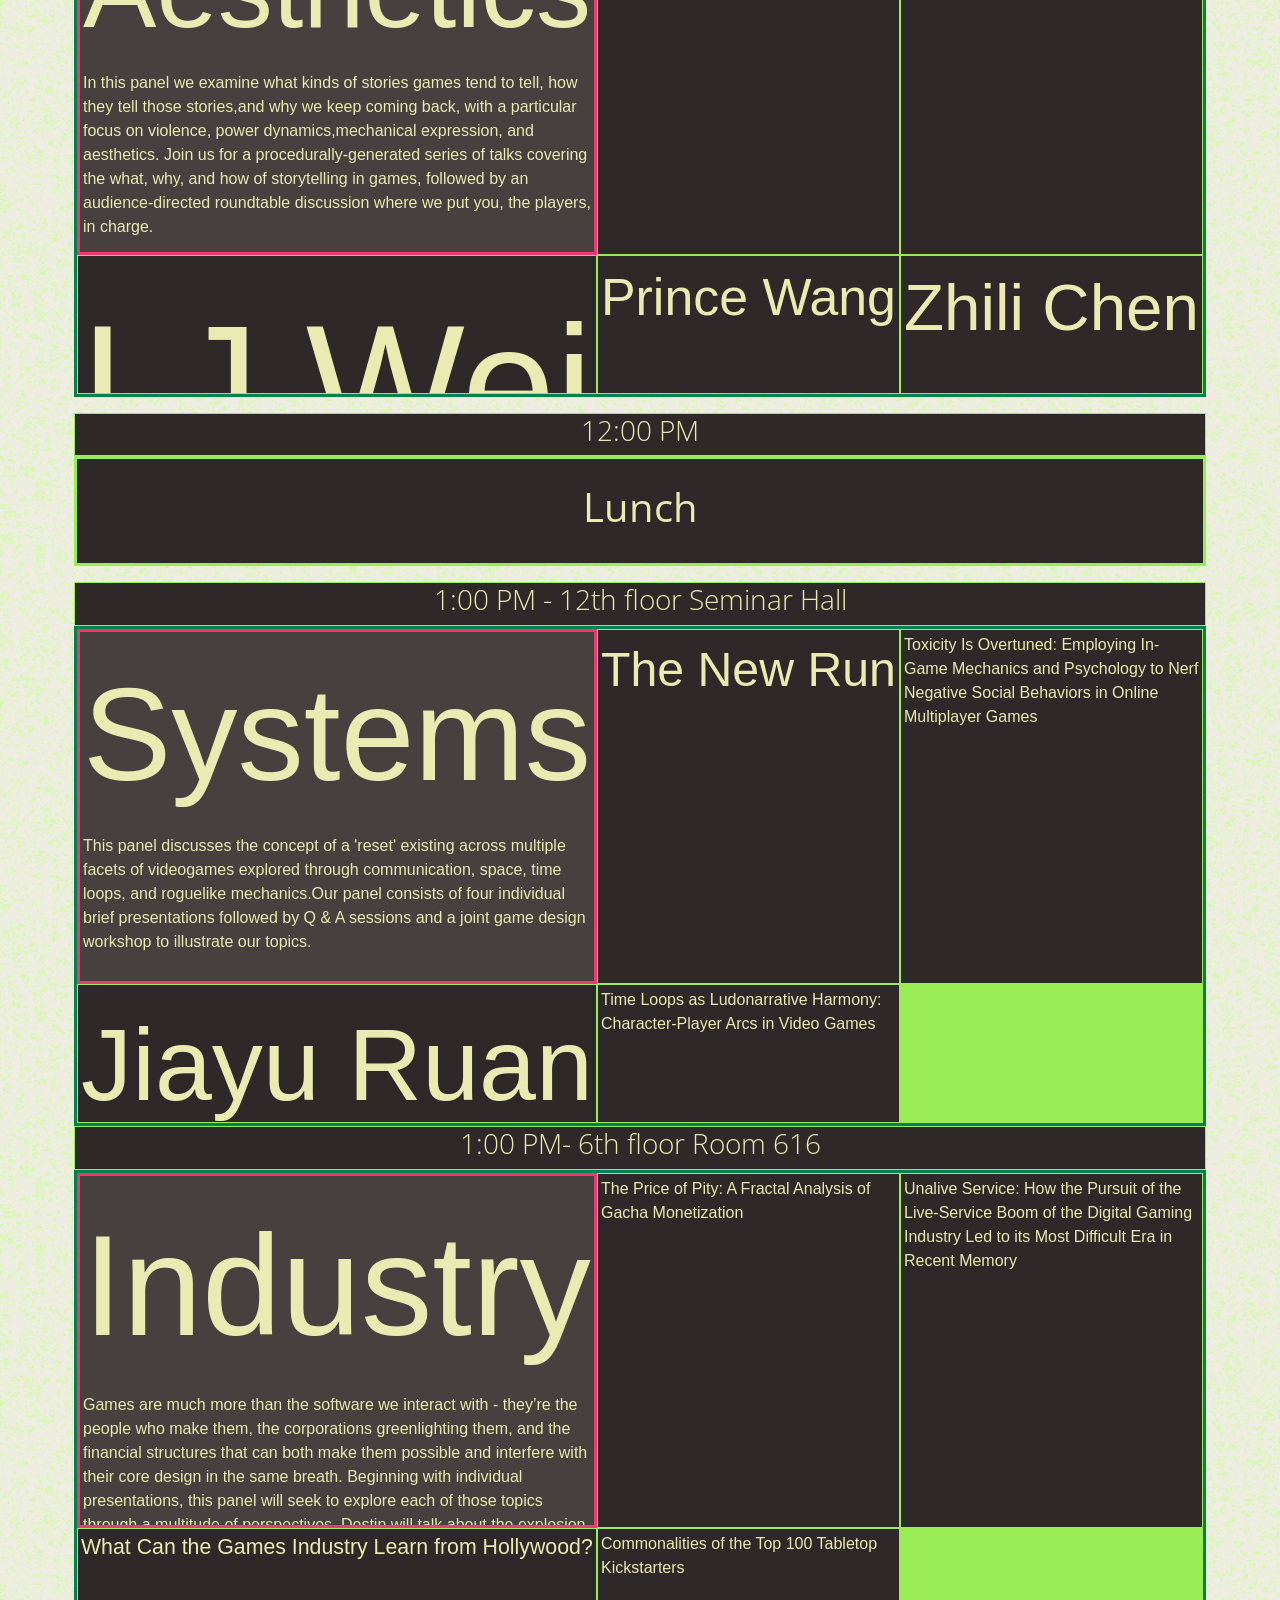
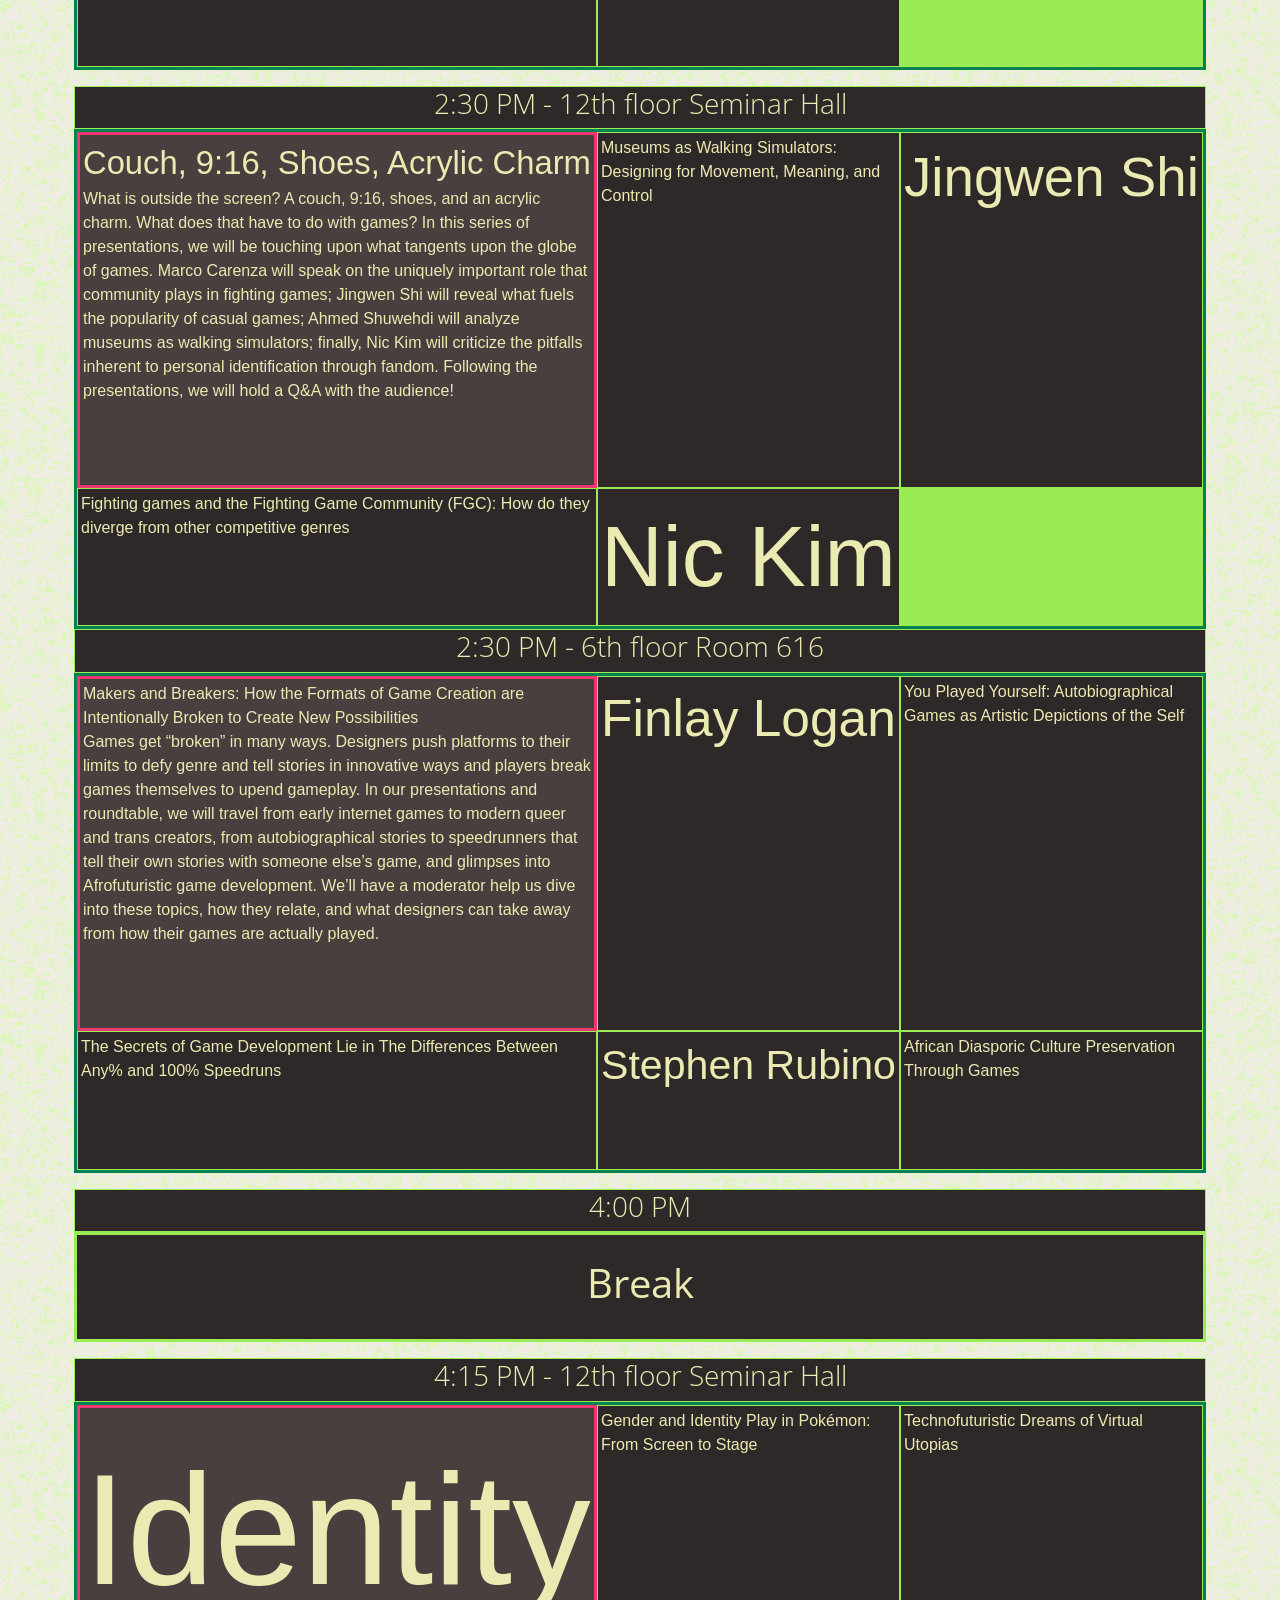
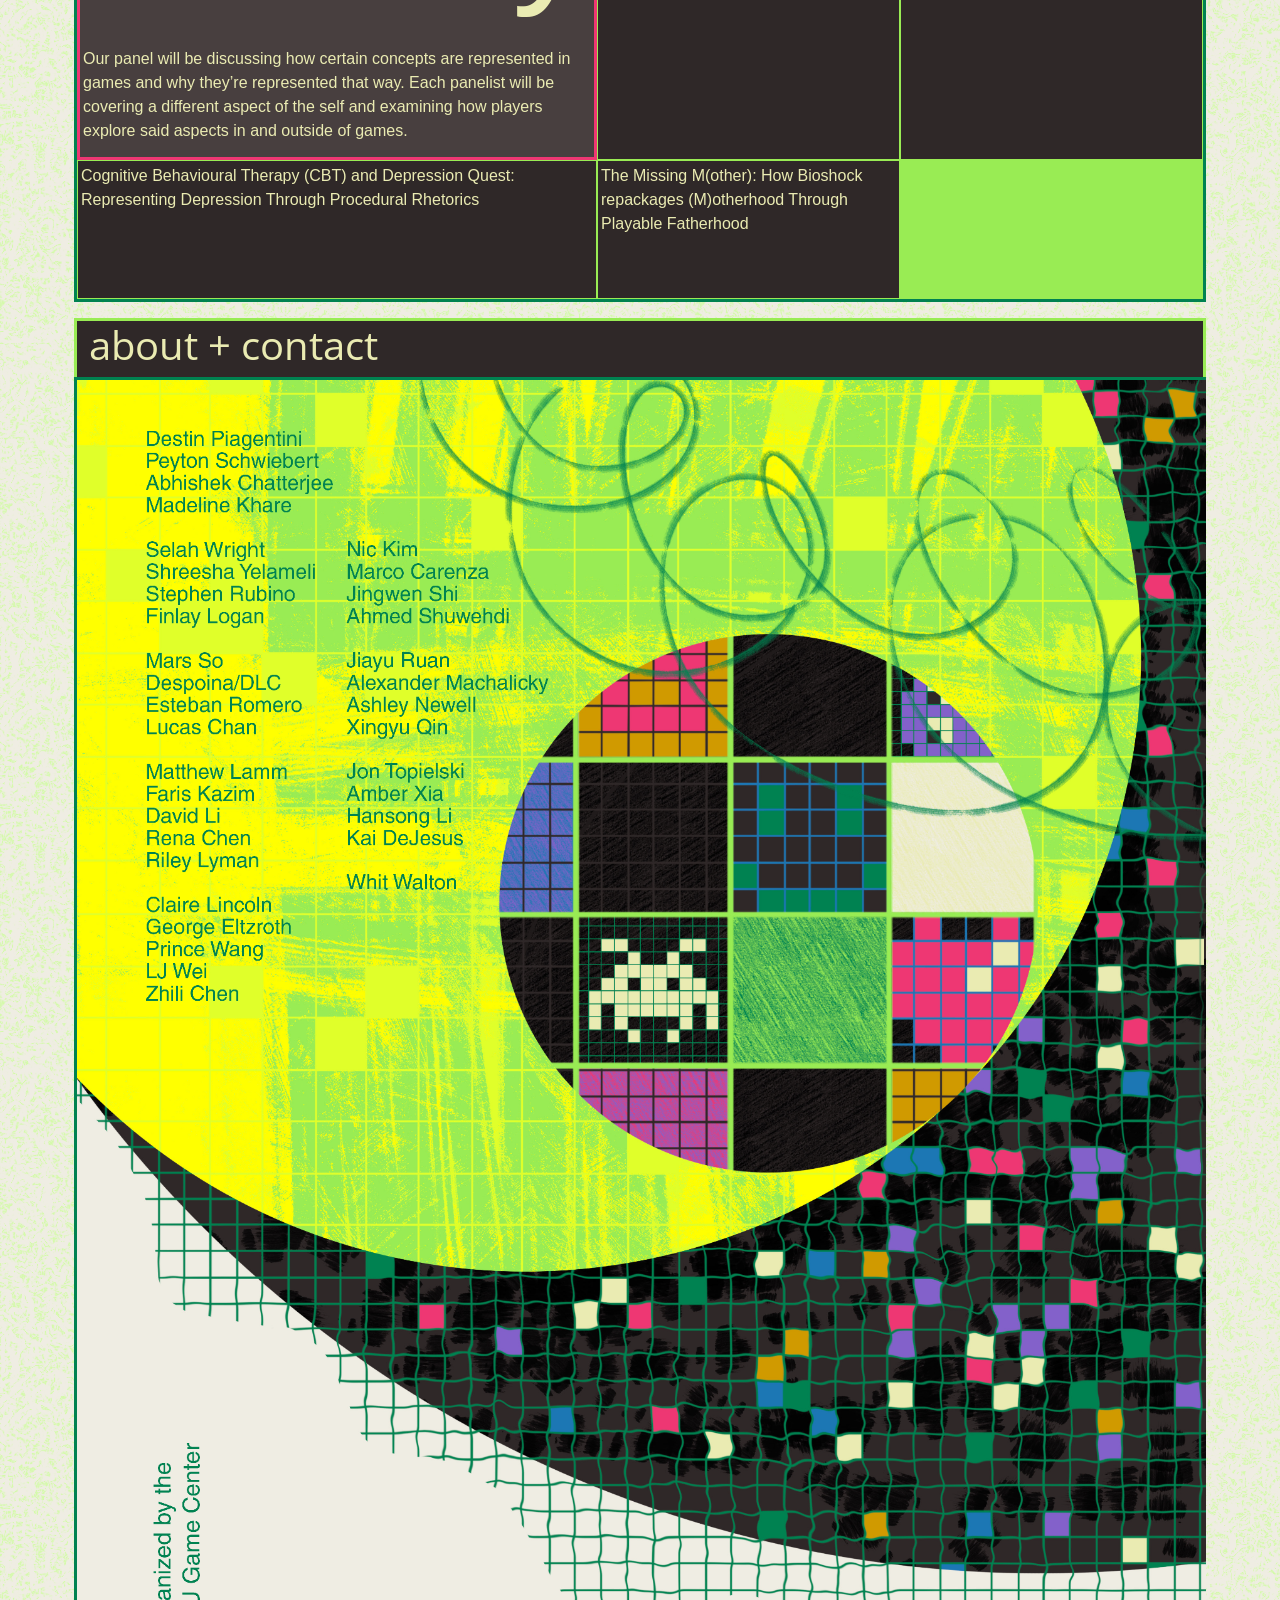
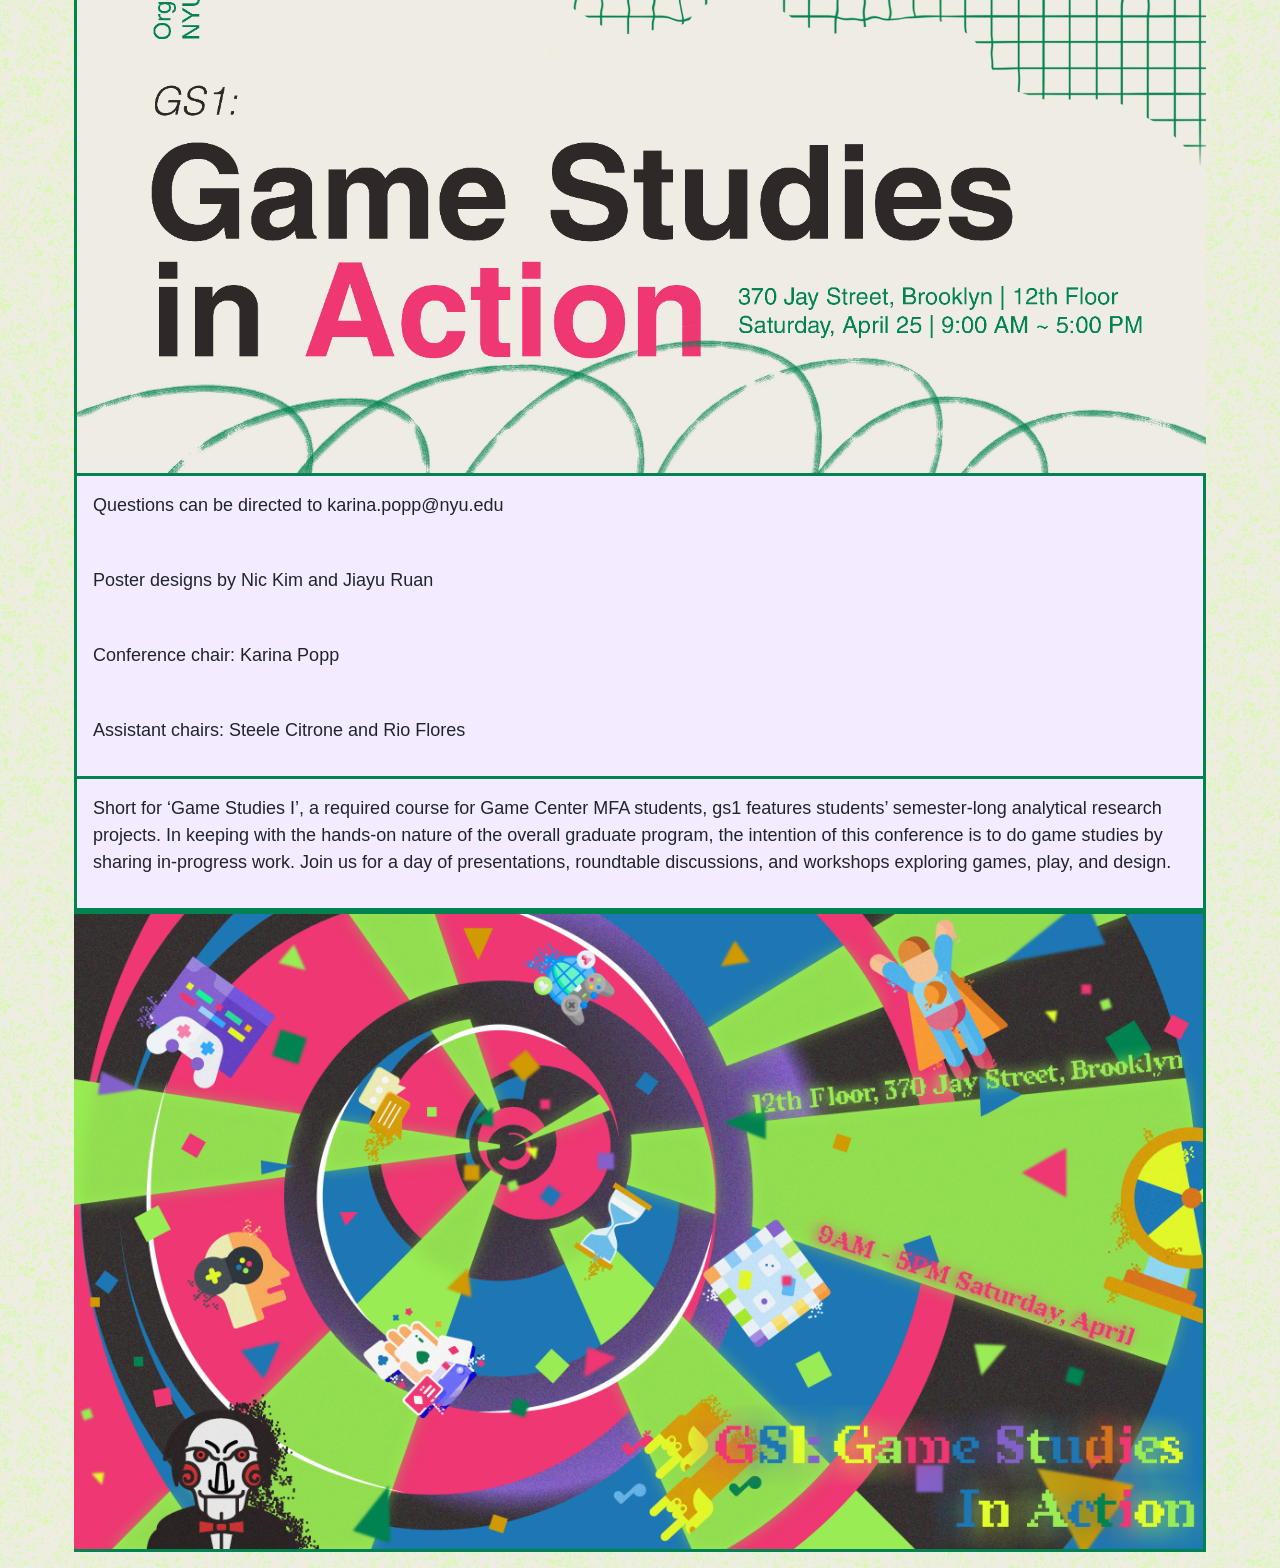
==== commit e58707b1: "adding a title" ====
--- a/index.html
+++ b/index.html
@@ -369,8 +369,8 @@
             </div>
             <div onpointerenter="changeText(0, 0, 'testOneTwo')" >
               <span class="text-fit">
-                <span><span>David Li</span></span>
-                <span aria-hidden="true">David Li</span>
+                <span><span>Do Addons Add Up? Negotiating Fairness in World of Warcraft</span></span>
+                <span aria-hidden="true">Do Addons Add Up? Negotiating Fairness in World of Warcraft</span>
               </span>
               <p id="testOneTwo"></p>
             </div>
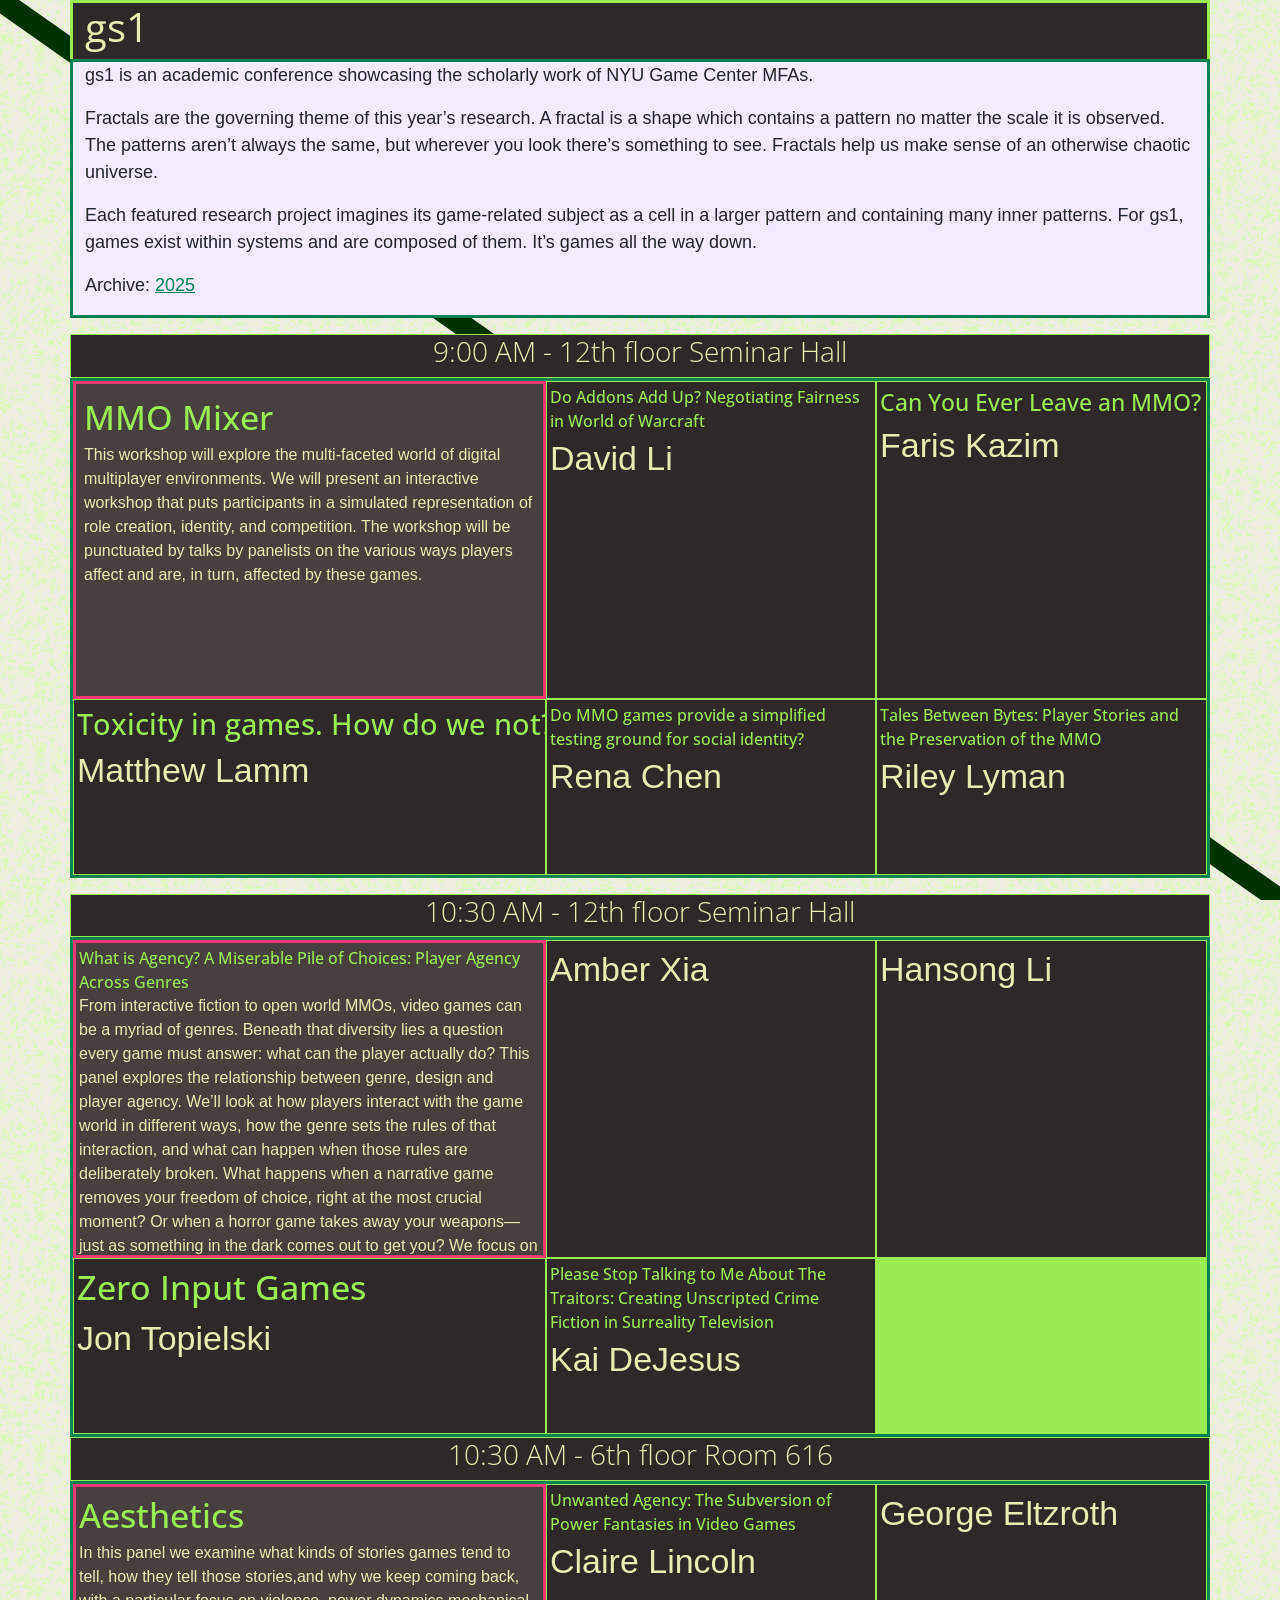
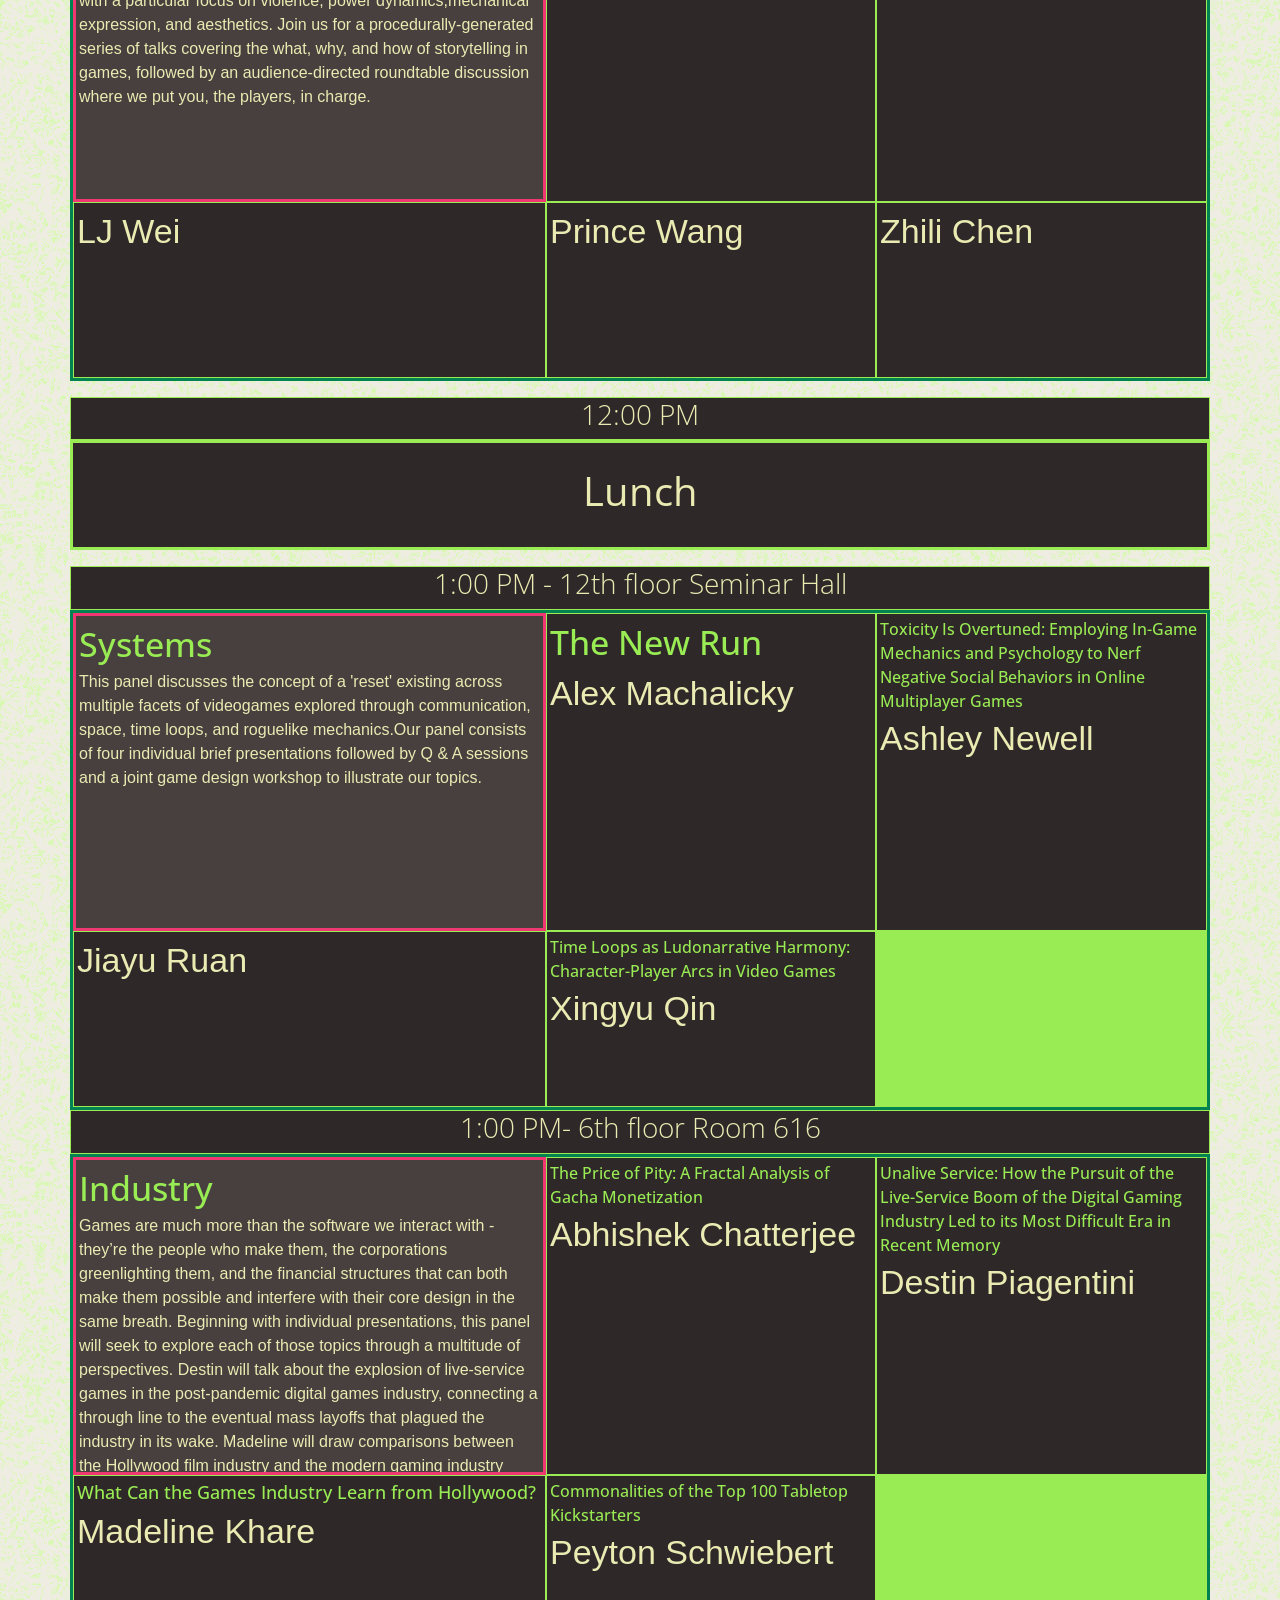
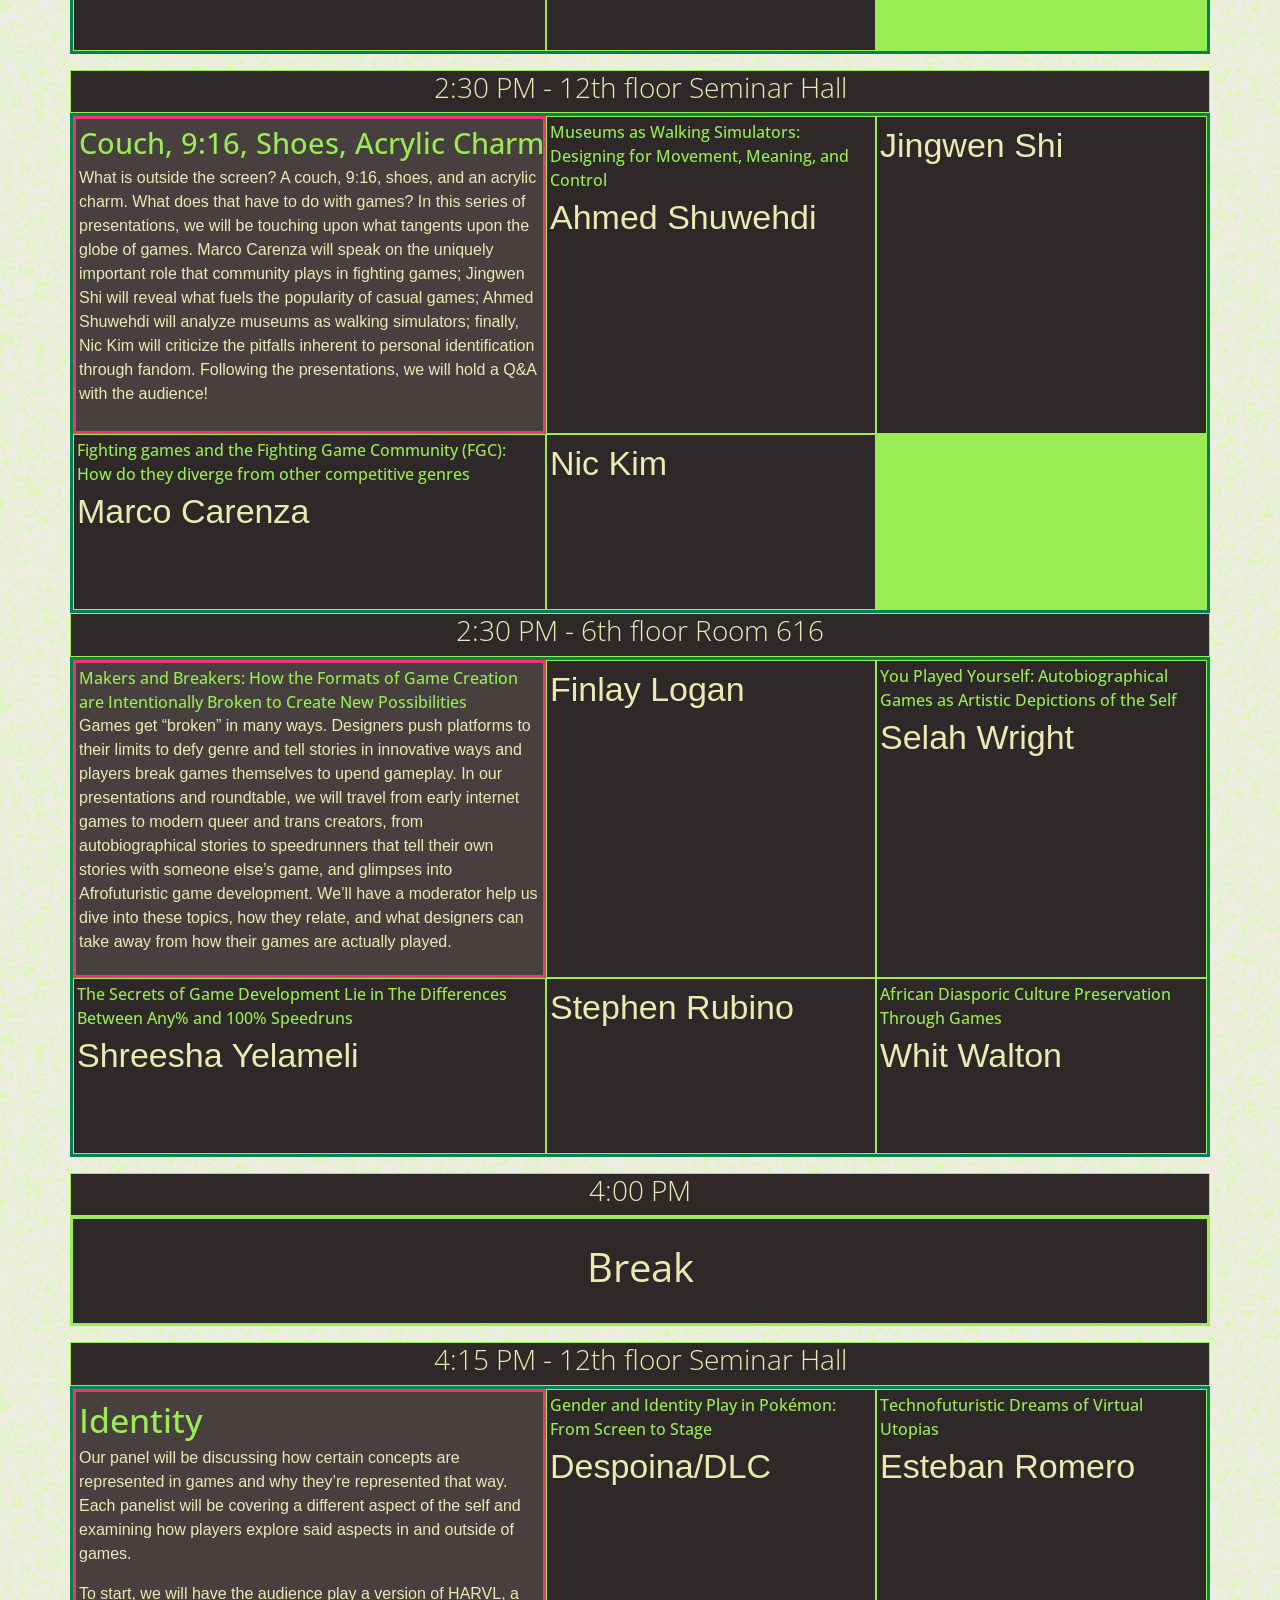
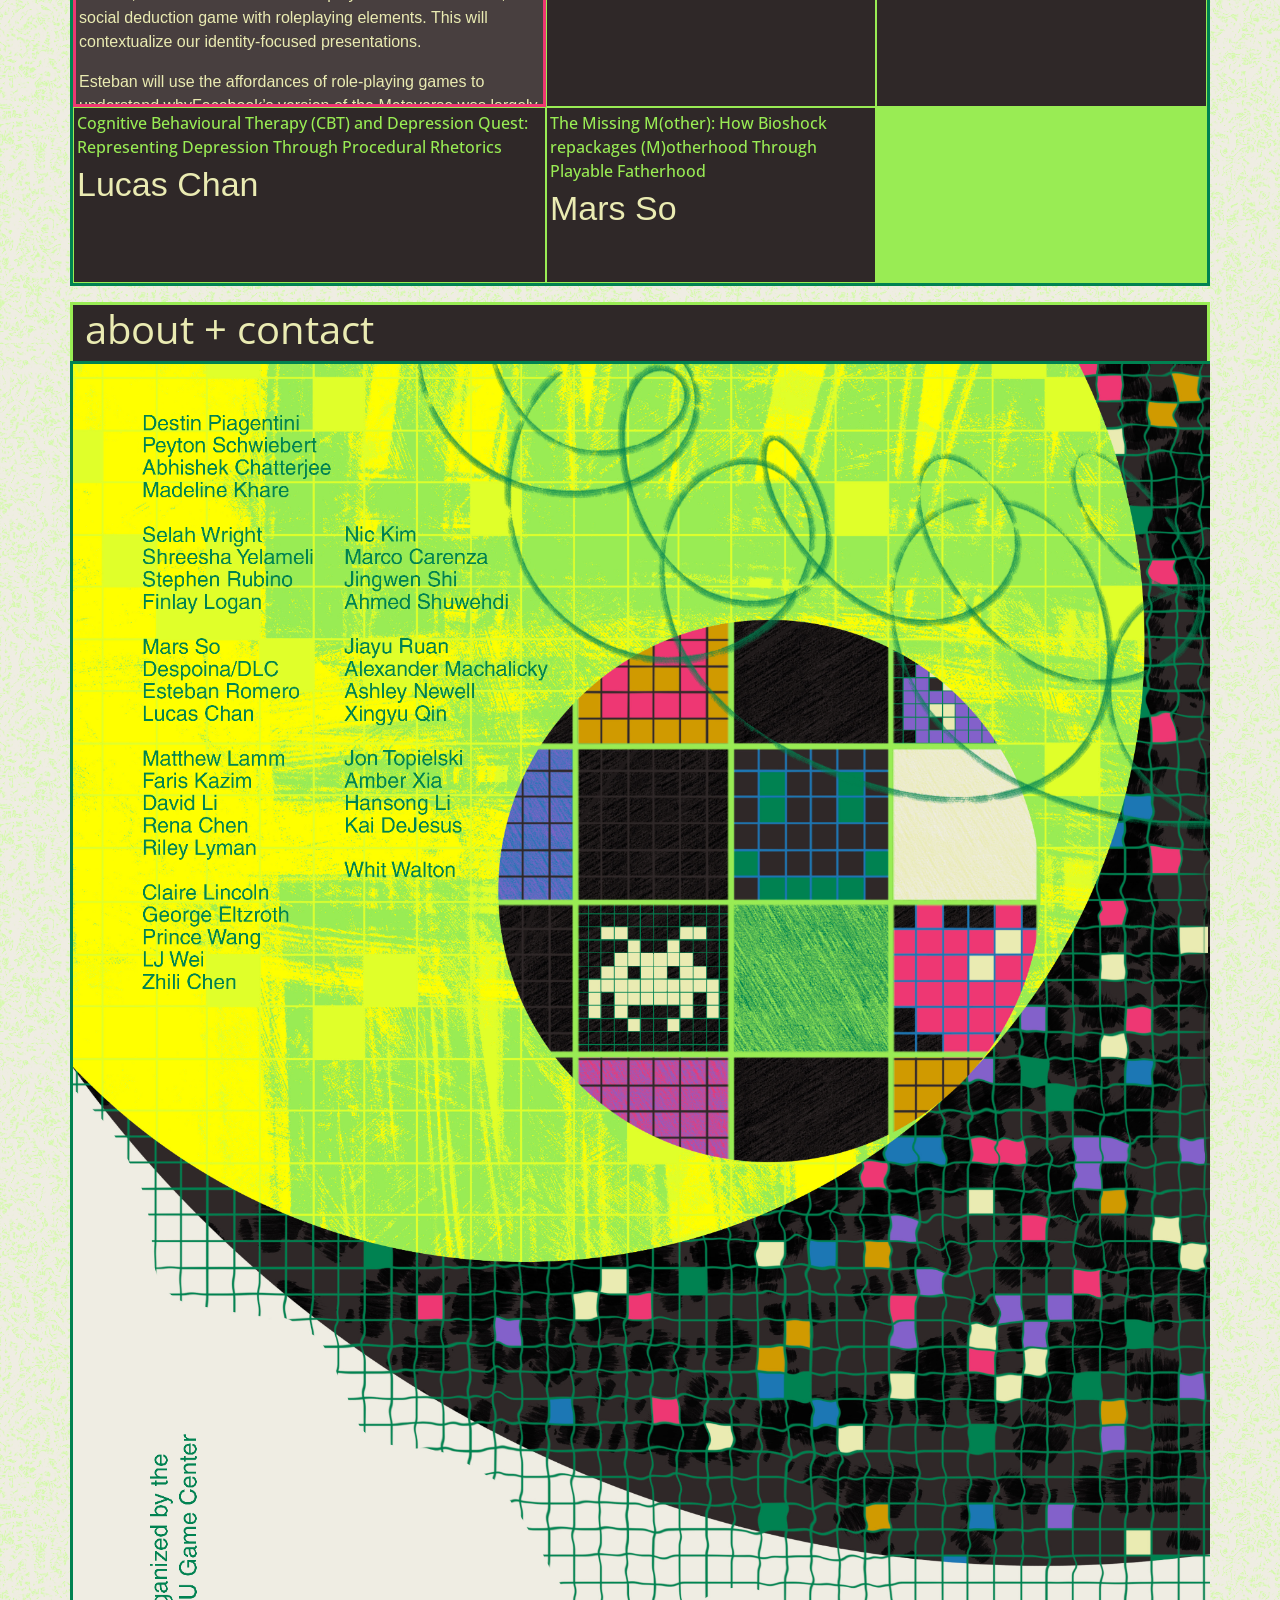
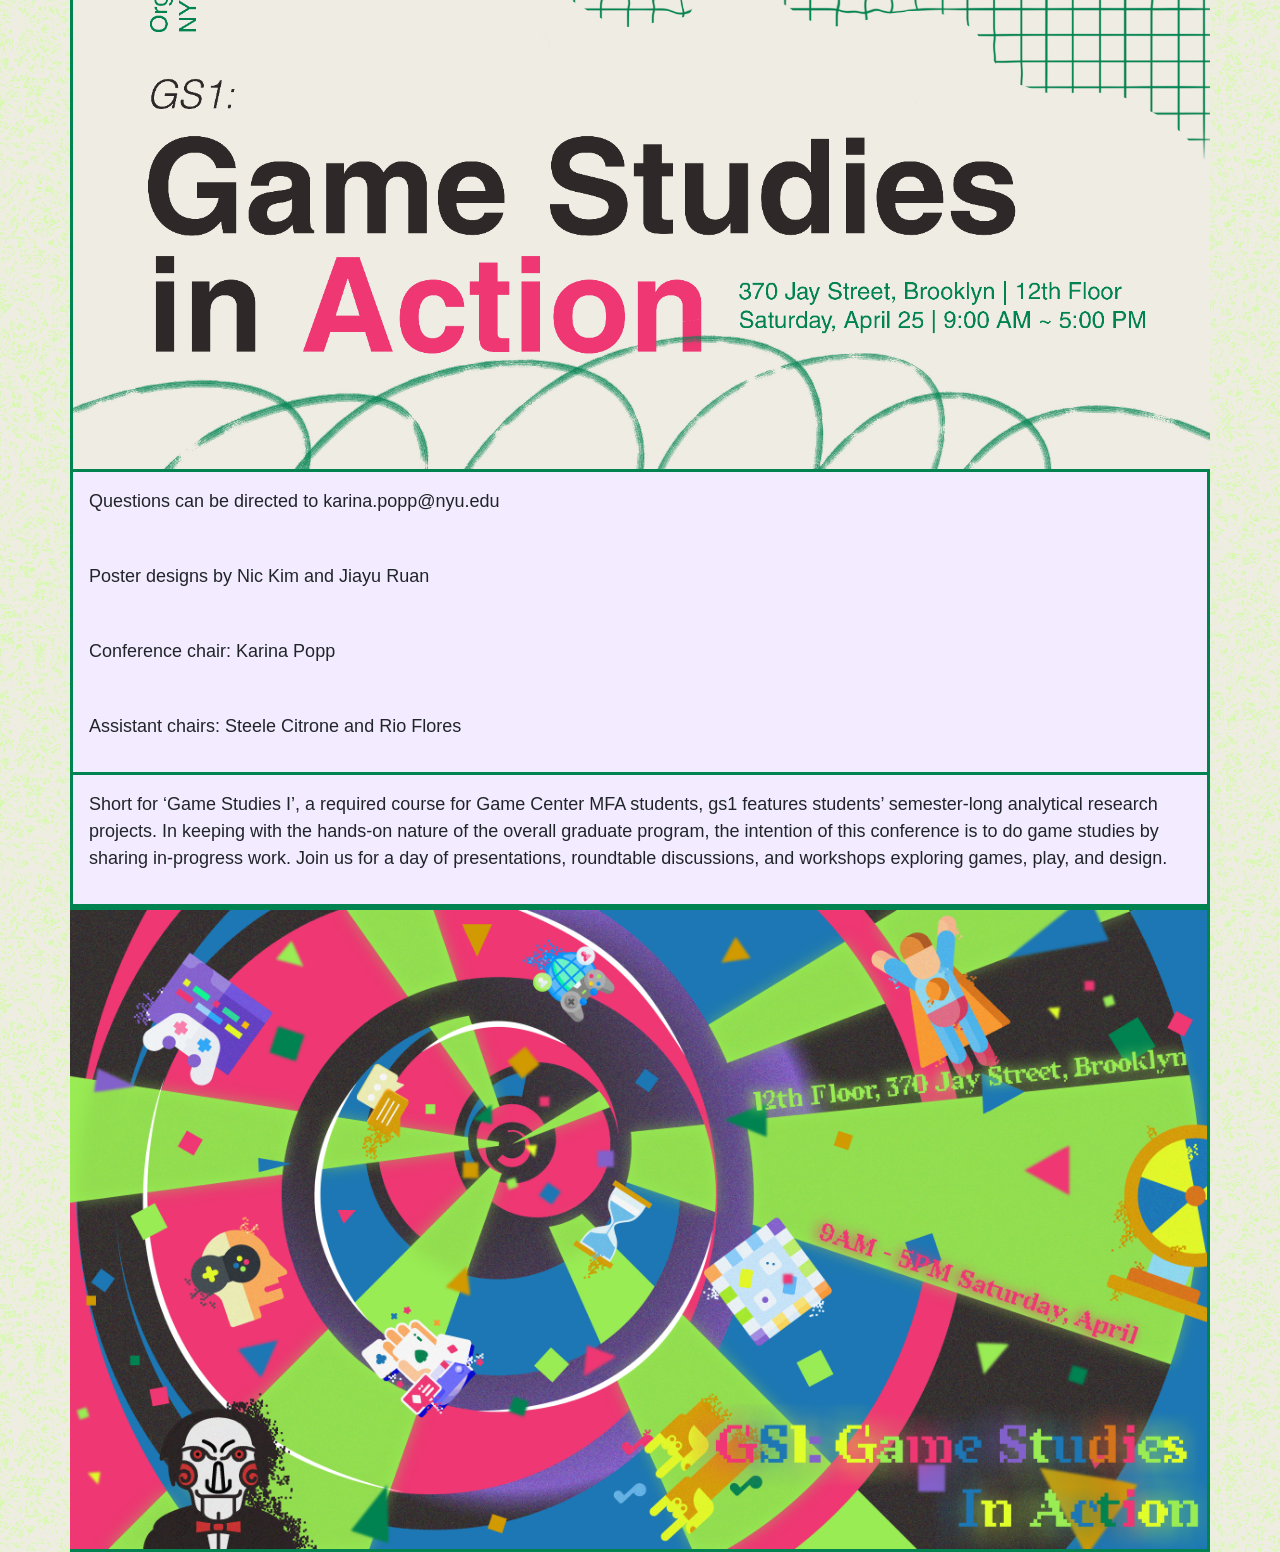
==== commit 3c36c908: "making names clearer" ====
--- a/index.html
+++ b/index.html
@@ -76,6 +76,12 @@
   justify-content: center;
 }
 
+.talk-title{
+  font-family: "Open Sans", sans-serif;
+  font-weight: 500;
+  color: #99ec54;
+}
+
 .tag-col-s div {
   background-color: #483f3f;
   border-color: #99ec54;
@@ -84,7 +90,7 @@
 }
 
 .papers {
-  --s: 150px;
+  --s: 100px;
   --f: 1.5;
   display: grid;
   width: 100%;
@@ -214,7 +220,7 @@
       --font-size: clamp(
         1em,
         1em * var(--ratio),
-        var(--max-font-size, infinity * 1px)
+        var(--max-font-size, 34 * 1px)
         -
         var(--support-sentinel)
       );
@@ -291,7 +297,7 @@
 
 <body>
   <main>
-    <div class="container p-3">
+    <div class="container">
       <div class="row justify-content-center">
         <div class="col-12 mb-0 label-col">
           <h1>gs1</h1>
@@ -361,7 +367,7 @@
           <div class="container sticky-bottom papers" id="panOne">
             <div class="on main p-2" onpointerenter="changeText(0, -1, 'panelOneDesc')">
               <span class="text-fit">
-                <span><span>MMO Mixer</span></span>
+                <span><span class="talk-title">MMO Mixer</span></span>
                 <span aria-hidden="true">MMO Mixer</span>
               </span>
               <p id="panelOneDesc">
@@ -369,38 +375,58 @@
             </div>
             <div onpointerenter="changeText(0, 0, 'testOneTwo')" >
               <span class="text-fit">
-                <span><span>Do Addons Add Up? Negotiating Fairness in World of Warcraft</span></span>
-                <span aria-hidden="true">Do Addons Add Up? Negotiating Fairness in World of Warcraft</span>
+                <span><span class="talk-title">Do Addons Add Up? Negotiating Fairness in World of Warcraft</span></span>
+                <span aria-hidden="true" class="talk-title">Do Addons Add Up? Negotiating Fairness in World of Warcraft</span>
+              </span>
+              <span class="text-fit">
+                <span><span>David Li</span></span>
+                <span aria-hidden="true">David Li</span>
               </span>
               <p id="testOneTwo"></p>
             </div>
             <div onpointerenter="changeText(0, 1, 'testTwoTwo')">
               <span class="text-fit">
-                <span><span>Can You Ever Leave an MMO?</span></span>
+                <span><span class="talk-title">Can You Ever Leave an MMO?</span></span>
                 <span aria-hidden="true">Can You Ever Leave an MMO?</span>
               </span>
+              <span class="text-fit">
+                <span><span>Faris Kazim</span></span>
+                <span aria-hidden="true">Faris Kazim</span>
+              </span>
               <p id="testTwoTwo"></p>
             </div>
             <div onpointerenter="changeText(0, 2, 'testThreeTwo')">
               <span class="text-fit">
-                <span><span>Toxicity in games. How do we not?</span></span>
-                <span aria-hidden="true">Toxicity in games. How do we not?</span>
+                <span><span  class="talk-title">Toxicity in games. How do we not?</span></span>
+                <span aria-hidden="true"  class="talk-title">Toxicity in games. How do we not?</span>
+              </span>
+              <span class="text-fit">
+                <span><span>Matthew Lamm</span></span>
+                <span aria-hidden="true">Matthew Lamm</span>
               </span>
               <p id="testThreeTwo"></p>
             </div>
             <div onpointerenter="changeText(0, 3, 'testFourTwo')">
               <span class="text-fit">
-                <span><span>Do MMO games provide a simplified testing ground for social identity?</span></span>
-                <span aria-hidden="true">Do MMO games provide a simplified testing ground for social identity?</span>
+                <span><span class="talk-title">Do MMO games provide a simplified testing ground for social identity?</span></span>
+                <span aria-hidden="true" class="talk-title">Do MMO games provide a simplified testing ground for social identity?</span>
+              </span>
+              <span class="text-fit">
+                <span><span>Rena Chen</span></span>
+                <span aria-hidden="true">Rena Chen</span>
               </span>
               <p id="testFourTwo"></p>
             </div>
             <div onpointerenter="changeText(0, 4, 'testFiveTwo')">
               <span class="text-fit">
-                <span><span>Tales Between Bytes: Player Stories and the
+                <span><span class="talk-title">Tales Between Bytes: Player Stories and the
                     Preservation of the MMO</span></span>
-                <span aria-hidden="true">Tales Between Bytes: Player Stories and the
+                <span aria-hidden="true" class="talk-title">Tales Between Bytes: Player Stories and the
                   Preservation of the MMO</span>
+              </span>
+              <span class="text-fit">
+                <span><span>Riley Lyman</span></span>
+                <span aria-hidden="true">Riley Lyman</span>
               </span>
               <p id="testFiveTwo"></p>
             </div>
@@ -453,8 +479,8 @@
           <div class="container sticky-bottom papers" id="panTwo">
             <div class="on main" onpointerenter="changeText(1, -1, 'panelTwoDesc')">
               <span class="text-fit">
-                <span><span>What is Agency? A Miserable Pile of Choices: Player Agency Across Genres</span></span>
-                <span aria-hidden="true">What is Agency? A Miserable Pile of Choices: Player Agency Across Genres</span>
+                <span><span class="talk-title">What is Agency? A Miserable Pile of Choices: Player Agency Across Genres</span></span>
+                <span aria-hidden="true" class="talk-title">What is Agency? A Miserable Pile of Choices: Player Agency Across Genres</span>
               </span>
               <p id="panelTwoDesc"> </p>
             </div>
@@ -474,15 +500,23 @@
             </div>
             <div onpointerenter="changeText(1, 2, 'pTwoThree')">
               <span class="text-fit">
-                <span><span>Zero Input Games</span></span>
-                <span aria-hidden="true">Zero Input Games</span>
+                <span><span class="talk-title">Zero Input Games</span></span>
+                <span aria-hidden="true" class="talk-title">Zero Input Games</span>
+              </span>
+              <span class="text-fit">
+                <span><span>Jon Topielski</span></span>
+                <span aria-hidden="true">Jon Topielski</span>
               </span>
               <p id="pTwoThree"></p>
             </div>
             <div onpointerenter="changeText(1, 3, 'pTwoFour')">
               <span class="text-fit">
-                <span><span>Please Stop Talking to Me About The Traitors: Creating Unscripted Crime Fiction in Surreality Television</span></span>
-                <span aria-hidden="true">Please Stop Talking to Me About The Traitors: Creating Unscripted Crime Fiction in Surreality Television</span>
+                <span><span class="talk-title">Please Stop Talking to Me About The Traitors: Creating Unscripted Crime Fiction in Surreality Television</span></span>
+                <span aria-hidden="true" class="talk-title">Please Stop Talking to Me About The Traitors: Creating Unscripted Crime Fiction in Surreality Television</span>
+              </span>
+              <span class="text-fit">
+                <span><span>Kai DeJesus</span></span>
+                <span aria-hidden="true">Kai DeJesus</span>
               </span>
               <p id="pTwoFour"></p>
             </div>
@@ -532,15 +566,19 @@
           <div class="container sticky-bottom papers" id="panThree">
             <div class="on main" onpointerenter="changeText(2, -1, 'panelThreeDesc')">
               <span class="text-fit">
-                <span><span>Aesthetics</span></span>
-                <span aria-hidden="true">Aesthetics</span>
+                <span><span class="talk-title">Aesthetics</span></span>
+                <span aria-hidden="true" class="talk-title">Aesthetics</span>
               </span>
               <p id="panelThreeDesc"> </p>
             </div>
             <div onpointerenter="changeText(2, 0, 'pThreeOne')">
               <span class="text-fit">
-                <span><span>Unwanted Agency: The Subversion of Power Fantasies in Video Games</span></span>
-                <span aria-hidden="true">Unwanted Agency: The Subversion of Power Fantasies in Video Games</span>
+                <span><span class="talk-title">Unwanted Agency: The Subversion of Power Fantasies in Video Games</span></span>
+                <span aria-hidden="true" class="talk-title">Unwanted Agency: The Subversion of Power Fantasies in Video Games</span>
+              </span>
+              <span class="text-fit">
+                <span><span>Claire Lincoln</span></span>
+                <span aria-hidden="true">Claire Lincoln</span>
               </span>
               <p id="pThreeOne"></p>
             </div>
@@ -646,24 +684,32 @@
           <div class="container sticky-bottom papers" id="panFive">
             <div class="on main" onpointerenter="changeText(4, -1, 'panelFiveDesc')">
               <span class="text-fit">
-                <span><span>Systems</span></span>
-                <span aria-hidden="true">Systems</span>
+                <span><span class="talk-title">Systems</span></span>
+                <span aria-hidden="true" class="talk-title">Systems</span>
               </span>
               <p id="panelFiveDesc"> </p>
             </div>
             <div onpointerenter="changeText(4, 0, 'pFiveOne')">
               <span class="text-fit">
-                <span><span>The New Run</span></span>
-                <span aria-hidden="true">The New Run</span>
+                <span><span class="talk-title">The New Run</span></span>
+                <span aria-hidden="true" class="talk-title">The New Run</span>
+              </span>
+              <span class="text-fit">
+                <span><span>Alex Machalicky</span></span>
+                <span aria-hidden="true">Alex Machalicky</span>
               </span>
               <p id="pFiveOne"></p>
             </div>
             <div onpointerenter="changeText(4, 1, 'pFiveTwo')">
               <span class="text-fit">
-                <span><span>Toxicity Is Overtuned: Employing In-Game Mechanics and Psychology to Nerf Negative Social
+                <span><span class="talk-title">Toxicity Is Overtuned: Employing In-Game Mechanics and Psychology to Nerf Negative Social
                     Behaviors in Online Multiplayer Games</span></span>
-                <span aria-hidden="true">Toxicity Is Overtuned: Employing In-Game Mechanics and Psychology to Nerf
+                <span aria-hidden="true" class="talk-title">Toxicity Is Overtuned: Employing In-Game Mechanics and Psychology to Nerf
                   Negative Social Behaviors in Online Multiplayer Games</span>
+              </span>
+              <span class="text-fit">
+                <span><span>Ashley Newell</span></span>
+                <span aria-hidden="true">Ashley Newell</span>
               </span>
               <p id="pFiveTwo"></p>
             </div>
@@ -676,9 +722,13 @@
             </div>
             <div onpointerenter="changeText(4, 3, 'pFiveFour')">
               <span class="text-fit">
-                <span><span>Time Loops as Ludonarrative Harmony: Character-Player Arcs in Video Games</span></span>
-                <span aria-hidden="true">Time Loops as Ludonarrative Harmony: Character-Player Arcs in Video
+                <span><span class="talk-title">Time Loops as Ludonarrative Harmony: Character-Player Arcs in Video Games</span></span>
+                <span aria-hidden="true" class="talk-title">Time Loops as Ludonarrative Harmony: Character-Player Arcs in Video
                   Games</span>
+              </span>
+              <span class="text-fit">
+                <span><span>Xingyu Qin</span></span>
+                <span aria-hidden="true">Xingyu Qin</span>
               </span>
               <p id="pFiveFour"></p>
             </div>
@@ -737,41 +787,57 @@
           <div class="container sticky-bottom papers" id="panFour">
             <div class="on main" onpointerenter="changeText(3, -1, 'panelFourDesc')">
               <span class="text-fit">
-                <span><span>Industry</span></span>
-                <span aria-hidden="true">Industry</span>
+                <span><span class="talk-title">Industry</span></span>
+                <span aria-hidden="true" class="talk-title">Industry</span>
               </span>
               <p id="panelFourDesc"> </p>
             </div>
             <div onpointerenter="changeText(3, 0, 'pFourOne')">
               <span class="text-fit">
-                <span><span>The Price of Pity: A Fractal Analysis of Gacha Monetization</span></span>
-                <span aria-hidden="true">The Price of Pity: A Fractal Analysis of Gacha Monetization</span>
+                <span><span class="talk-title">The Price of Pity: A Fractal Analysis of Gacha Monetization</span></span>
+                <span aria-hidden="true" class="talk-title">The Price of Pity: A Fractal Analysis of Gacha Monetization</span>
+              </span>
+              <span class="text-fit">
+                <span><span>Abhishek Chatterjee</span></span>
+                <span aria-hidden="true">Abhishek Chatterjee</span>
               </span>
               <p id="pFourOne"></p>
             </div>
             <div onpointerenter="changeText(3, 1, 'pFourTwo')">
               <span class="text-fit">
-                <span><span>Unalive Service: How the Pursuit of the Live-Service Boom of the Digital Gaming Industry Led
+                <span><span class="talk-title">Unalive Service: How the Pursuit of the Live-Service Boom of the Digital Gaming Industry Led
 
                     to its Most Difficult Era in Recent Memory</span></span>
-                <span aria-hidden="true">Unalive Service: How the Pursuit of the Live-Service Boom of the Digital Gaming
+                <span aria-hidden="true" class="talk-title">Unalive Service: How the Pursuit of the Live-Service Boom of the Digital Gaming
                   Industry Led
 
                   to its Most Difficult Era in Recent Memory</span>
               </span>
+              <span class="text-fit">
+                <span><span>Destin Piagentini</span></span>
+                <span aria-hidden="true">Destin Piagentini</span>
+              </span>
               <p id="pFourTwo"></p>
             </div>
             <div onpointerenter="changeText(3, 2, 'pFourThree')">
               <span class="text-fit">
-                <span><span>What Can the Games Industry Learn from Hollywood?</span></span>
-                <span aria-hidden="true">What Can the Games Industry Learn from Hollywood?</span>
+                <span><span class="talk-title">What Can the Games Industry Learn from Hollywood?</span></span>
+                <span aria-hidden="true" class="talk-title">What Can the Games Industry Learn from Hollywood?</span>
+              </span>
+              <span class="text-fit">
+                <span><span>Madeline Khare</span></span>
+                <span aria-hidden="true">Madeline Khare</span>
               </span>
               <p id="pFourThree"></p>
             </div>
             <div onpointerenter="changeText(3, 3, 'pFourFour')">
               <span class="text-fit">
-                <span><span>Commonalities of the Top 100 Tabletop Kickstarters</span></span>
-                <span aria-hidden="true">Commonalities of the Top 100 Tabletop Kickstarters</span>
+                <span><span class="talk-title">Commonalities of the Top 100 Tabletop Kickstarters</span></span>
+                <span aria-hidden="true" class="talk-title">Commonalities of the Top 100 Tabletop Kickstarters</span>
+              </span>
+              <span class="text-fit">
+                <span><span>Peyton Schwiebert</span></span>
+                <span aria-hidden="true">Peyton Schwiebert</span>
               </span>
               <p id="pFourFour"></p>
             </div>
@@ -830,16 +896,20 @@
           <div class="container sticky-bottom papers" id="panSeven">
             <div class="on main" onpointerenter="changeText(6, -1, 'panelSevenDesc')">
               <span class="text-fit">
-                <span><span>Couch, 9:16, Shoes, Acrylic Charm</span></span>
-                <span aria-hidden="true">Couch, 9:16, Shoes, Acrylic Charm</span>
+                <span><span class="talk-title">Couch, 9:16, Shoes, Acrylic Charm</span></span>
+                <span aria-hidden="true" class="talk-title">Couch, 9:16, Shoes, Acrylic Charm</span>
               </span>
               <p id="panelSevenDesc"> </p>
             </div>
             <div onpointerenter="changeText(6, 0, 'pSevenOne')">
               <span class="text-fit">
-                <span><span>Museums as Walking Simulators: Designing for Movement, Meaning, and Control</span></span>
-                <span aria-hidden="true">Museums as Walking Simulators: Designing for Movement, Meaning, and
+                <span><span class="talk-title">Museums as Walking Simulators: Designing for Movement, Meaning, and Control</span></span>
+                <span aria-hidden="true" class="talk-title">Museums as Walking Simulators: Designing for Movement, Meaning, and
                   Control</span>
+              </span>
+              <span class="text-fit">
+                <span><span>Ahmed Shuwehdi</span></span>
+                <span aria-hidden="true">Ahmed Shuwehdi</span>
               </span>
               <p id="pSevenOne"></p>
             </div>
@@ -852,8 +922,12 @@
             </div>
             <div onpointerenter="changeText(6, 2, 'pSevenThree')">
               <span class="text-fit">
-                <span><span>Fighting games and the Fighting Game Community (FGC): How do they diverge from other competitive genres</span></span>
-                <span aria-hidden="true">Fighting games and the Fighting Game Community (FGC): How do they diverge from other competitive genres</span>
+                <span><span class="talk-title">Fighting games and the Fighting Game Community (FGC): How do they diverge from other competitive genres</span></span>
+                <span aria-hidden="true" class="talk-title">Fighting games and the Fighting Game Community (FGC): How do they diverge from other competitive genres</span>
+              </span>
+              <span class="text-fit">
+                <span><span>Marco Carenza</span></span>
+                <span aria-hidden="true">Marco Carenza</span>
               </span>
               <p id="pSevenThree"></p>
             </div>
@@ -918,7 +992,7 @@
           <div class="container sticky-bottom papers" id="panSix">
             <div class="on main" onpointerenter="changeText(5, -1, 'panelSixDesc')">
               <span class="text-fit">
-                <span><span>Makers and Breakers: How the Formats of Game Creation are Intentionally Broken to Create New
+                <span><span class="talk-title">Makers and Breakers: How the Formats of Game Creation are Intentionally Broken to Create New
                     Possibilities</span></span>
                 <span aria-hidden="true">Makers and Breakers: How the Formats of Game Creation are Intentionally Broken
                   to Create New Possibilities</span>
@@ -926,7 +1000,7 @@
               <p id="panelSixDesc"> </p>
             </div>
             <div onpointerenter="changeText(5, 0, 'pSixOne')">
-              <span class="text-fit">
+               <span class="text-fit">
                 <span><span>Finlay Logan</span></span>
                 <span aria-hidden="true">Finlay Logan</span>
               </span>
@@ -934,19 +1008,27 @@
             </div>
             <div onpointerenter="changeText(5, 1, 'pSixTwo')">
               <span class="text-fit">
-                <span><span>You Played Yourself: Autobiographical Games as Artistic Depictions of the Self</span></span>
+                <span><span class="talk-title">You Played Yourself: Autobiographical Games as Artistic Depictions of the Self</span></span>
                 <span aria-hidden="true">You Played Yourself: Autobiographical Games as Artistic Depictions of the
                   Self</span>
               </span>
+              <span class="text-fit">
+                <span><span>Selah Wright</span></span>
+                <span aria-hidden="true">Selah Wright</span>
+                </span>
               <p id="pSixTwo"></p>
             </div>
             <div onpointerenter="changeText(5, 2, 'pSixThree')">
               <span class="text-fit">
-                <span><span>The Secrets of Game Development Lie in The Differences Between Any% and 100%
+                <span><span class="talk-title">The Secrets of Game Development Lie in The Differences Between Any% and 100%
                     Speedruns</span></span>
                 <span aria-hidden="true">The Secrets of Game Development Lie in The Differences Between Any% and 100%
                   Speedruns</span>
               </span>
+              <span class="text-fit">
+                <span><span>Shreesha Yelameli</span></span>
+                <span aria-hidden="true">Shreesha Yelameli</span>
+              </span>
               <p id="pSixThree"></p>
             </div>
             <div onpointerenter="changeText(5, 3, 'pSixFour')">
@@ -958,8 +1040,12 @@
             </div>
             <div onpointerenter="changeText(5, 4, 'pSixFive')">
               <span class="text-fit">
-                <span><span>African Diasporic Culture Preservation Through Games</span></span>
+                <span><span class="talk-title">African Diasporic Culture Preservation Through Games</span></span>
                 <span aria-hidden="true">African Diasporic Culture Preservation Through Games</span>
+              </span>
+               <span class="text-fit">
+                <span><span>Whit Walton</span></span>
+                <span aria-hidden="true">Whit Walton</span>
               </span>
               <p id="pSixFive"></p>
             </div>
@@ -1037,40 +1123,56 @@
           <div class="container sticky-bottom papers" id="panEight">
             <div class="on main" onpointerenter="changeText(7, -1, 'panelEightDesc')">
               <span class="text-fit">
-                <span><span>Identity</span></span>
-                <span aria-hidden="true">Identity</span>
+                <span><span class="talk-title">Identity</span></span>
+                <span aria-hidden="true" class="talk-title">Identity</span>
               </span>
               <p id="panelEightDesc"> </p>
             </div>
             <div onpointerenter="changeText(7, 0, 'pEightOne')">
               <span class="text-fit">
-                <span><span>Gender and Identity Play in Pokémon: From Screen to Stage</span></span>
-                <span aria-hidden="true">Gender and Identity Play in Pokémon: From Screen to Stage</span>
+                <span><span class="talk-title">Gender and Identity Play in Pokémon: From Screen to Stage</span></span>
+                <span aria-hidden="true" class="talk-title">Gender and Identity Play in Pokémon: From Screen to Stage</span>
+              </span>
+              <span class="text-fit">
+                <span><span>Despoina/DLC</span></span>
+                <span aria-hidden="true">Despoina/DLC</span>
               </span>
               <p id="pEightOne"></p>
             </div>
             <div onpointerenter="changeText(7, 1, 'pEightTwo')">
               <span class="text-fit">
-                <span><span>Technofuturistic Dreams of Virtual Utopias</span></span>
-                <span aria-hidden="true">Technofuturistic Dreams of Virtual Utopias</span>
+                <span><span class="talk-title">Technofuturistic Dreams of Virtual Utopias</span></span>
+                <span aria-hidden="true" class="talk-title">Technofuturistic Dreams of Virtual Utopias</span>
+              </span>
+              <span class="text-fit">
+                <span><span>Esteban Romero</span></span>
+                <span aria-hidden="true">Esteban Romero</span>
               </span>
               <p id="pEightTwo"></p>
             </div>
             <div onpointerenter="changeText(7, 2, 'pEightThree')">
               <span class="text-fit">
-                <span><span>Cognitive Behavioural Therapy (CBT) and Depression Quest: Representing Depression Through
+                <span><span class="talk-title">Cognitive Behavioural Therapy (CBT) and Depression Quest: Representing Depression Through
                     Procedural Rhetorics</span></span>
-                <span aria-hidden="true">Cognitive Behavioural Therapy (CBT) and Depression Quest: Representing
+                <span aria-hidden="true" class="talk-title">Cognitive Behavioural Therapy (CBT) and Depression Quest: Representing
                   Depression Through Procedural Rhetorics</span>
               </span>
+              <span class="text-fit">
+                <span><span>Lucas Chan</span></span>
+                <span aria-hidden="true">Lucas Chan</span>
+              </span>
               <p id="pEightThree"></p>
             </div>
             <div onpointerenter="changeText(7, 3, 'pEightFour')">
               <span class="text-fit">
-                <span><span>The Missing M(other): How Bioshock repackages (M)otherhood Through Playable
+                <span><span class="talk-title">The Missing M(other): How Bioshock repackages (M)otherhood Through Playable
                     Fatherhood</span></span>
-                <span aria-hidden="true">The Missing M(other): How Bioshock repackages (M)otherhood Through Playable
+                <span aria-hidden="true" class="talk-title">The Missing M(other): How Bioshock repackages (M)otherhood Through Playable
                   Fatherhood</span>
+              </span>
+              <span class="text-fit">
+                <span><span>Mars So</span></span>
+                <span aria-hidden="true">Mars So</span>
               </span>
               <p id="pEightFour"></p>
             </div>
